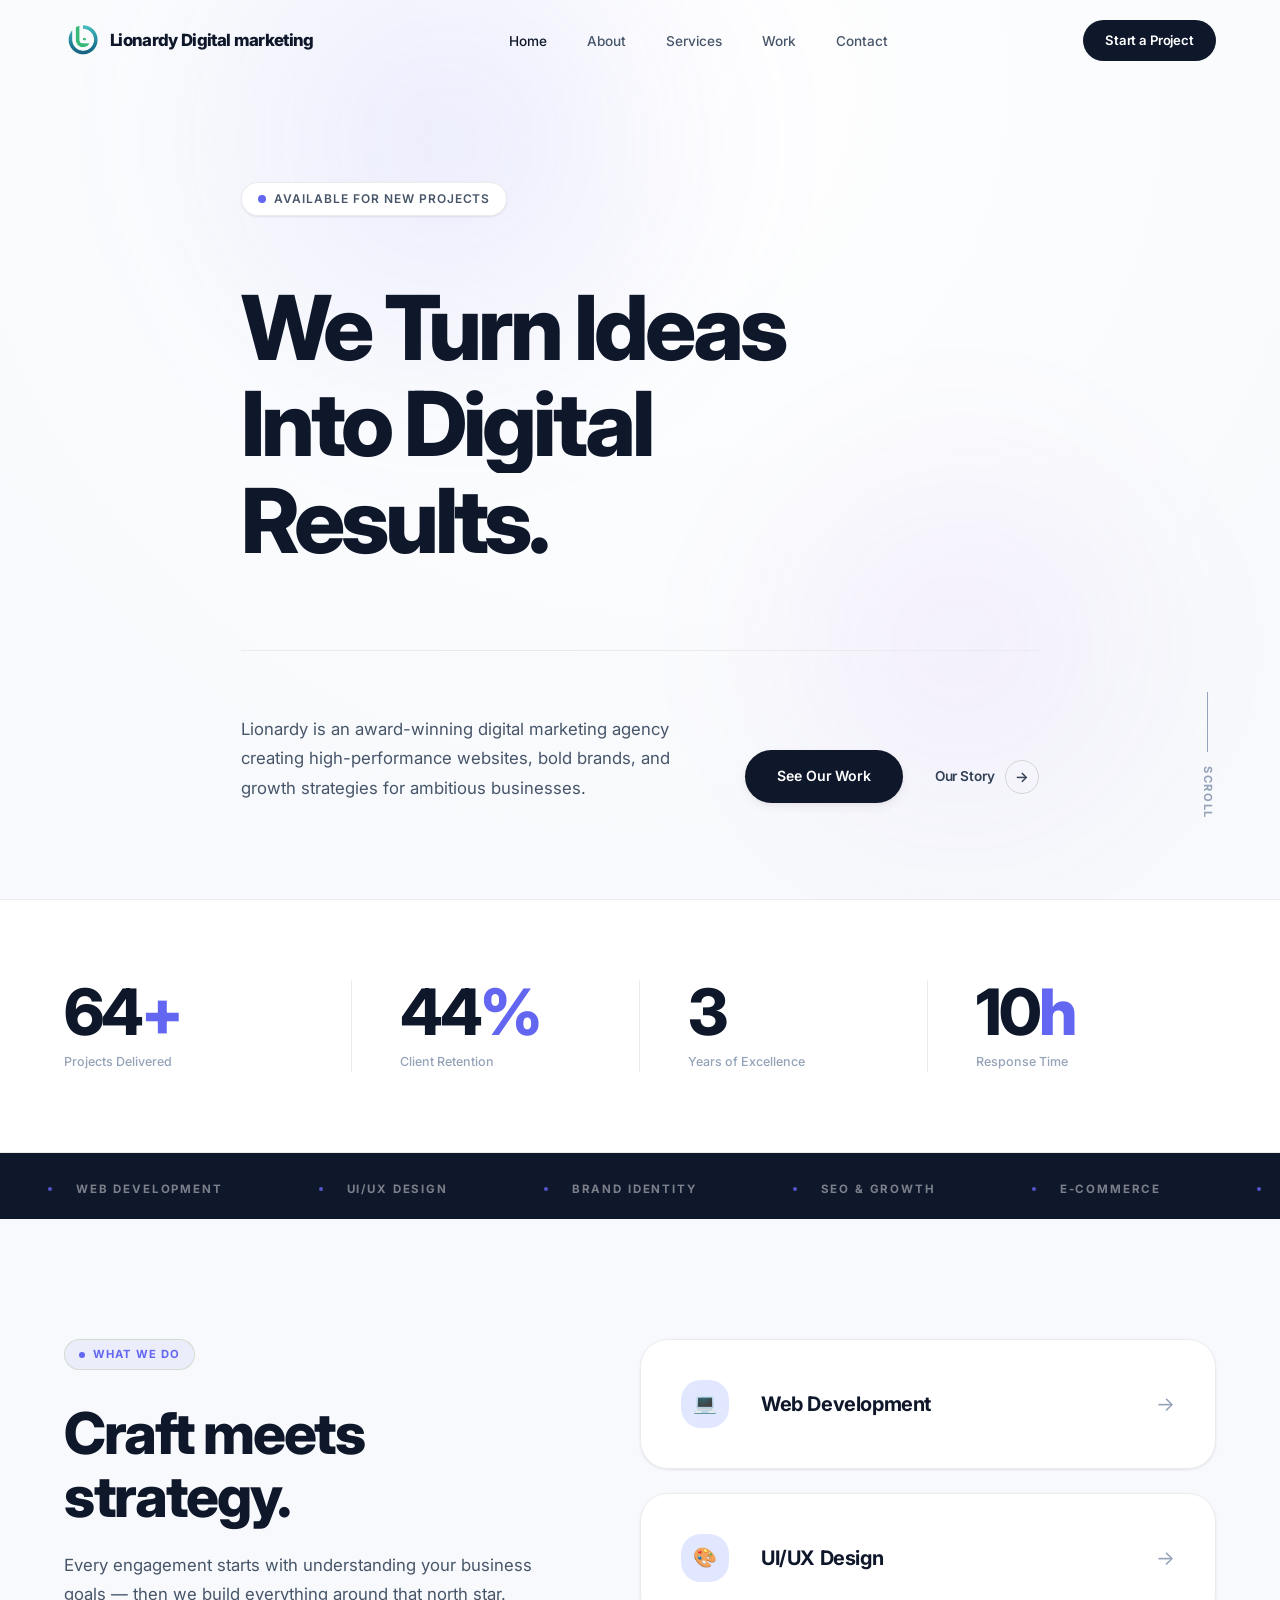
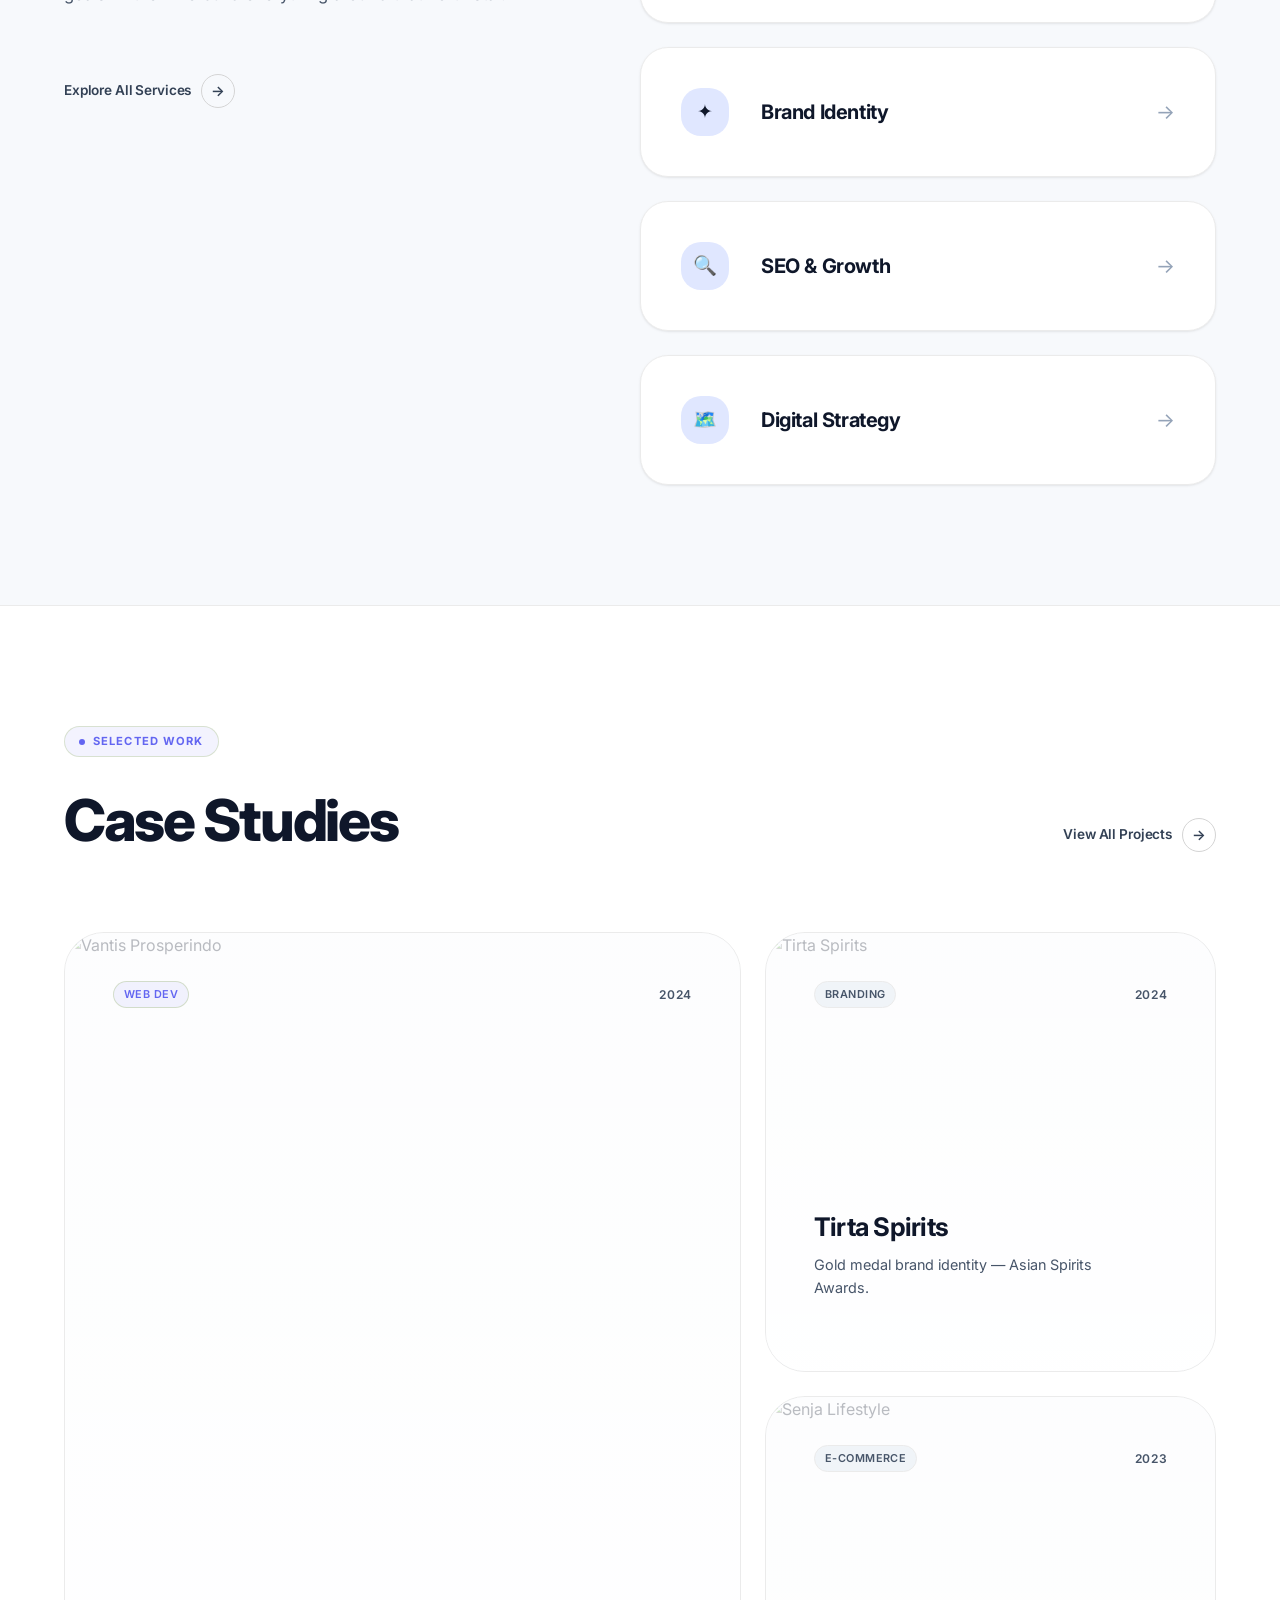
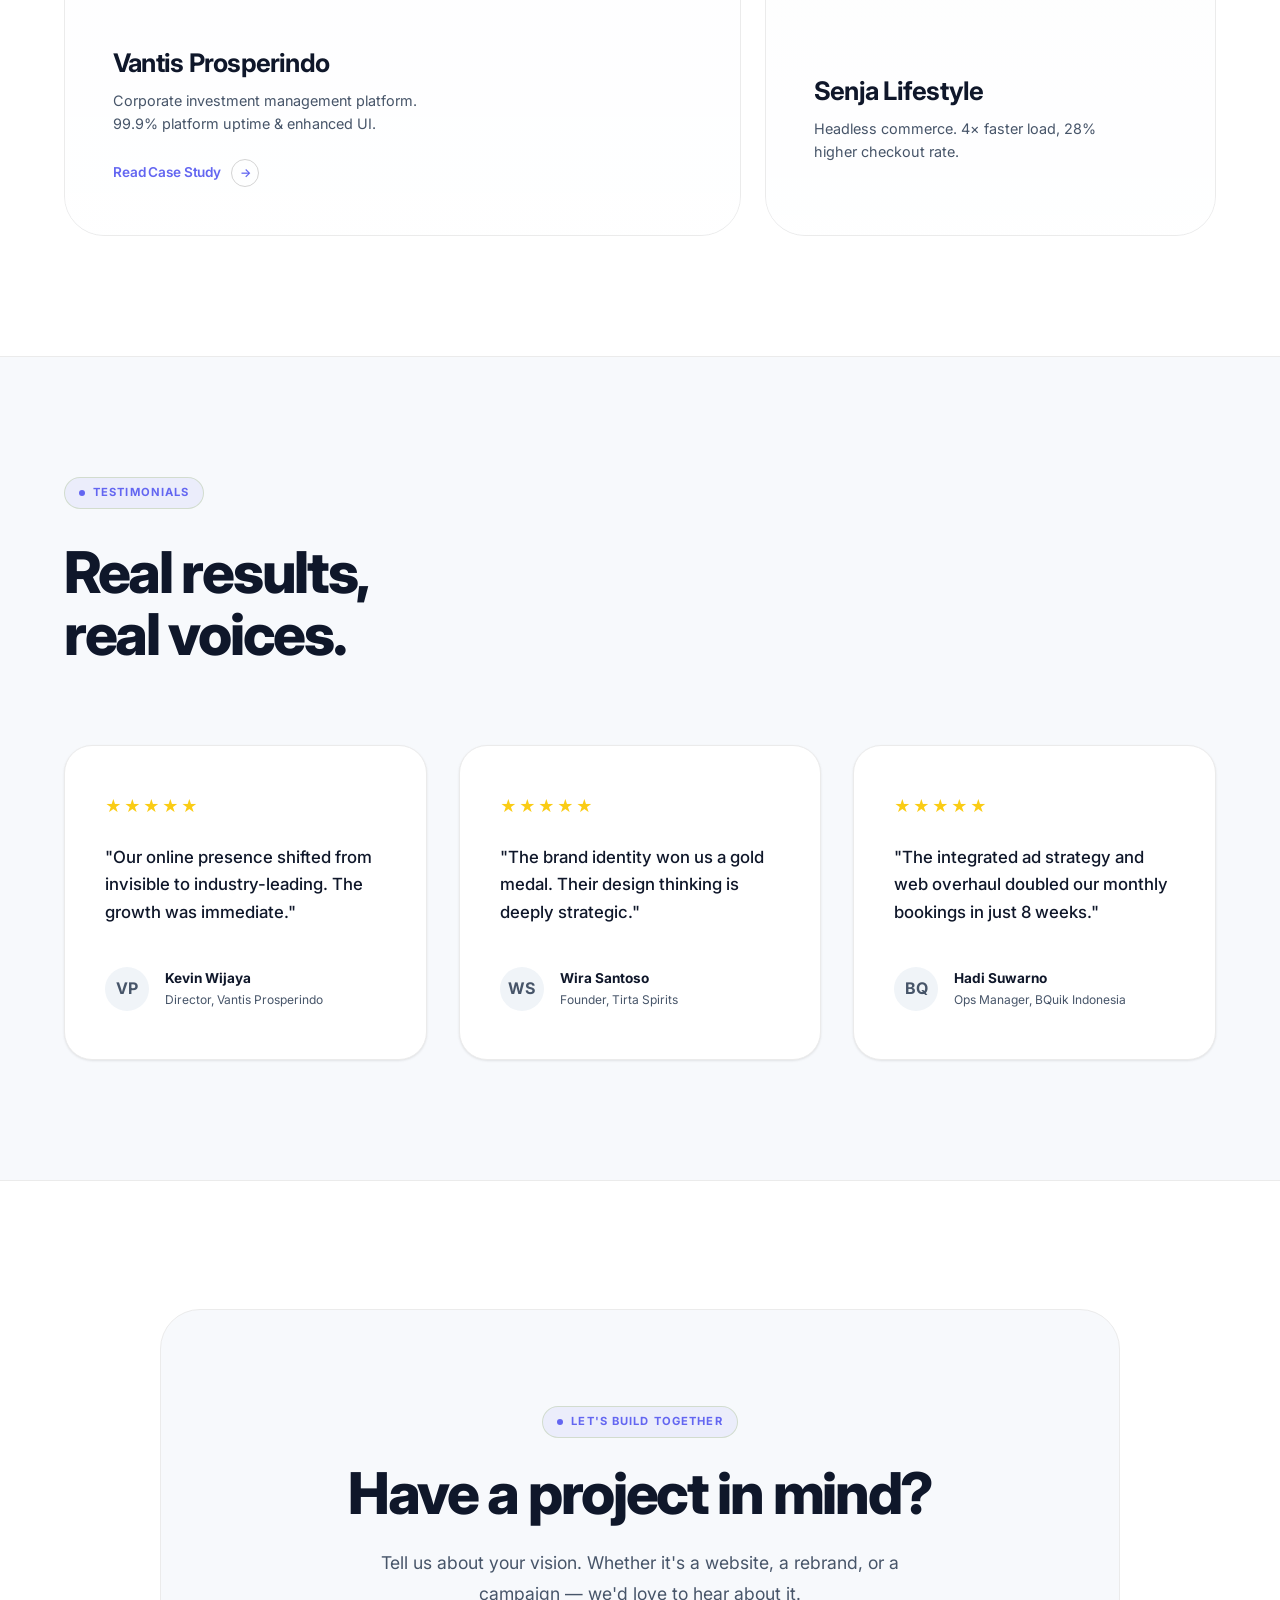
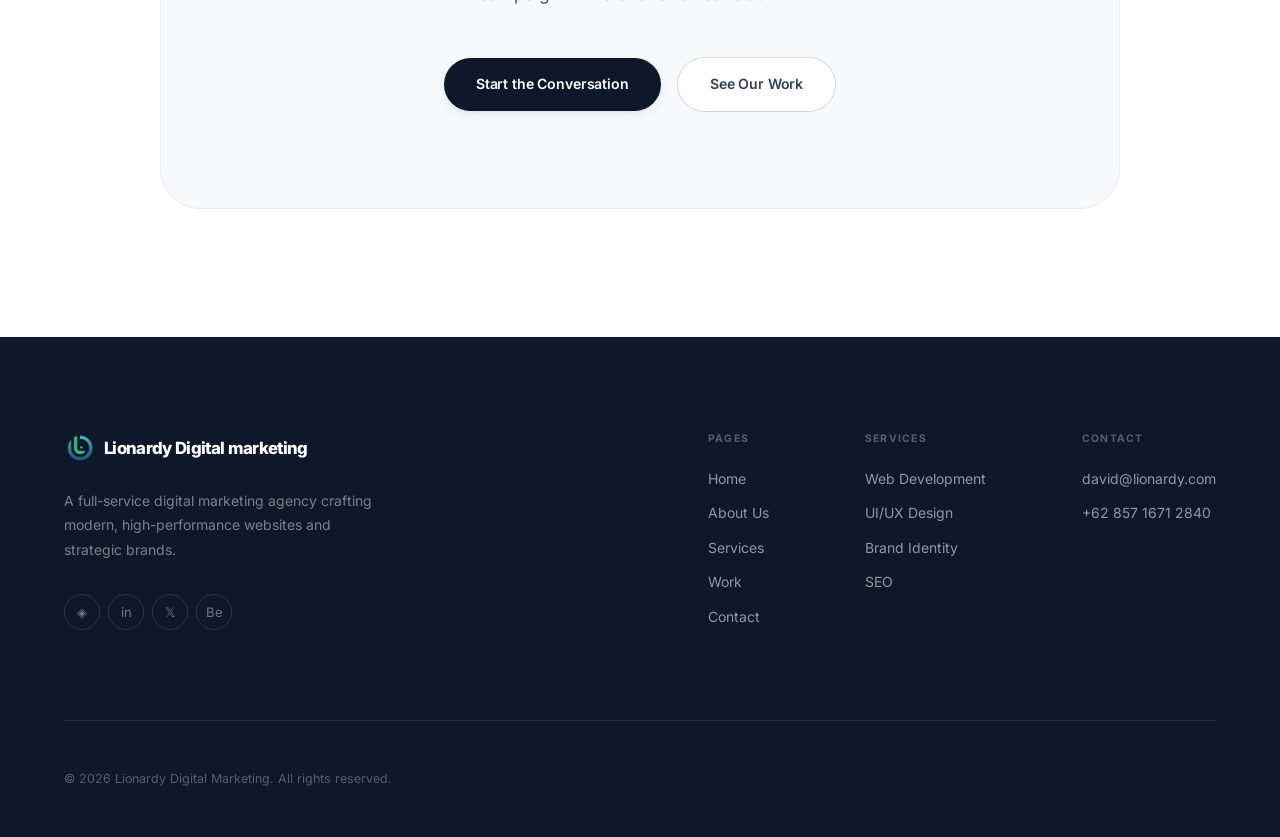
==== index.html @ 2c3e79a9 "Cleanup Nusantara and Kreativa projects from homepage" ====
<!DOCTYPE html>
<html lang="en">
<head>
  <link rel="icon" type="image/png" href="favicon.png" />
  <link rel="apple-touch-icon" href="apple-touch-icon.png" />
  <meta charset="UTF-8" />
  <meta name="viewport" content="width=device-width, initial-scale=1.0" />
  <title>Lionardy — Digital Marketing Agency</title>
  <meta name="description" content="Lionardy is an award-winning digital marketing agency creating high-performance websites, bold brands, and growth strategies for ambitious businesses across Southeast Asia." />
  <link rel="stylesheet" href="css/style.css" />
  <link rel="stylesheet" href="css/animations.css" />
  <style>
    /* ── HERO ── */
    .hero {
      min-height: 100vh;
      display: flex;
      align-items: flex-end;
      position: relative;
      padding: 0 0 var(--sp-12);
      border-bottom: 1px solid var(--border-100);
      background: radial-gradient(circle at 50% 10%, var(--bg-0) 0%, var(--bg-1) 80%);
    }
    .hero-content {
      position: relative;
      z-index: 2;
      width: 100%;
      padding-top: var(--sp-16);
    }
    .hero-eyebrow {
      display: flex; align-items: center; gap: var(--sp-3);
      margin-bottom: var(--sp-8);
    }
    .hero-eyebrow-pill {
      display: inline-flex; align-items: center; gap: 8px;
      padding: 6px 16px; border: 1px solid var(--border-100); background: var(--bg-0);
      border-radius: var(--r-full); font-size: 0.75rem; font-weight: 600;
      letter-spacing: 0.08em; text-transform: uppercase; color: var(--text-500);
      box-shadow: var(--shadow-xs);
    }
    .hero-eyebrow-pill .status-dot {
      width: 8px; height: 8px; border-radius: 50%;
      background: var(--accent);
      animation: fade-up 2s ease-in-out infinite alternate;
    }
    .hero-title { margin-bottom: 0; position: relative; z-index: 2; }
    .hero-title .italic-word { font-style: italic; font-weight: 500; font-family: var(--font); letter-spacing: -0.02em; }
    
    .stripe-glow-1 {
      position: absolute; top: -20%; left: 10%; width: 50vw; height: 50vw;
      background: radial-gradient(circle, rgba(99,102,241,0.12) 0%, rgba(255,255,255,0) 70%);
      z-index: 0; filter: blur(60px); pointer-events: none; border-radius: 50%;
    }
    .stripe-glow-2 {
      position: absolute; bottom: 0; right: 5%; width: 40vw; height: 40vw;
      background: radial-gradient(circle, rgba(168,85,247,0.08) 0%, rgba(255,255,255,0) 70%);
      z-index: 0; filter: blur(60px); pointer-events: none; border-radius: 50%;
    }
    
    .hero-bottom {
      display: flex; align-items: flex-end; justify-content: space-between;
      gap: var(--sp-8); margin-top: var(--sp-10); padding-top: var(--sp-8);
      border-top: 1px solid var(--border-100);
    }
    .hero-desc { max-width: 440px; }
    .hero-desc p { font-size: 1.05rem; line-height: 1.75; color: var(--text-500); }
    .hero-cta-group { display: flex; align-items: center; gap: var(--sp-4); flex-shrink: 0; }
    
    .hero-scroll {
      display: flex; align-items: center; gap: 14px;
      font-size: 0.7rem; font-weight: 700; letter-spacing: 0.15em; text-transform: uppercase;
      color: var(--text-300); writing-mode: vertical-rl;
      position: absolute; right: var(--sp-8); bottom: var(--sp-10);
    }
    .scroll-line {
      width: 1px; height: 60px;
      background: var(--text-300);
      animation: scrollDown 2s ease infinite;
    }
    @media (max-width: 900px) {
      .hero-bottom { flex-direction: column; align-items: flex-start; }
      .hero-scroll { display: none; }
    }

    /* ── STATS STRIP ── */
    .stats-strip {
      padding: var(--sp-10) 0;
      background: var(--bg-0);
      border-bottom: 1px solid var(--border-100);
    }
    .stats-strip-inner {
      display: grid; grid-template-columns: repeat(4, 1fr); gap: 0;
    }
    .stat-block { padding: 0 var(--sp-6); border-right: 1px solid var(--border-100); }
    .stat-block:first-child { padding-left: 0; }
    .stat-block:last-child { border-right: none; }
    @media (max-width: 768px) {
      .stats-strip-inner { grid-template-columns: 1fr 1fr; gap: var(--sp-5) 0; }
      .stat-block { padding: var(--sp-3) var(--sp-4); border-right: none; border-bottom: 1px solid var(--border-100); }
      .stat-block:nth-child(odd) { border-right: 1px solid var(--border-100); }
      .stat-block:nth-last-child(-n+2) { border-bottom: none; }
    }

    /* ── SERVICES ── */
    .services-section { background: var(--bg-1); }
    .services-layout {
      display: grid; grid-template-columns: 1fr 1.2fr; gap: var(--sp-12); align-items: start;
    }
    .services-sticky { position: sticky; top: 120px; }
    .services-list { display: flex; flex-direction: column; gap: var(--sp-3); }
    .svc-card {
      padding: var(--sp-5);
      background: var(--bg-0);
      border: 1px solid var(--border-100);
      border-radius: var(--r-xl);
      box-shadow: var(--shadow-xs);
      display: flex; align-items: center; justify-content: space-between;
      transition: all var(--t-med);
      cursor: pointer;
    }
    .svc-card:hover { transform: translateY(-4px); box-shadow: var(--shadow-sm); border-color: var(--border-200); }
    .svc-card-left { display: flex; align-items: center; gap: var(--sp-4); }
    .svc-card-icon {
      width: 48px; height: 48px; border-radius: var(--r-lg);
      background: var(--accent-light); color: var(--accent-btn);
      display: flex; align-items: center; justify-content: center; font-size: 1.2rem;
    }
    .svc-card-name { font-size: 1.25rem; font-weight: 700; letter-spacing: -0.02em; }
    .svc-card-arrow { font-size: 1.25rem; color: var(--text-300); transition: color var(--t-fast), transform var(--t-med); }
    .svc-card:hover .svc-card-arrow { color: var(--accent); transform: translateX(4px); }
    @media (max-width: 900px) {
      .services-layout { grid-template-columns: 1fr; gap: var(--sp-8); }
      .services-sticky { position: static; }
    }

    /* ── FEATURED WORK ── */
    .work-section { background: var(--bg-0); border-top: 1px solid var(--border-100); }
    .work-header { display: flex; align-items: flex-end; justify-content: space-between; margin-bottom: var(--sp-10); }
    .work-grid {
      display: grid; grid-template-columns: 3fr 2fr; grid-template-rows: auto auto; gap: var(--sp-3);
    }
    .w-card {
      border-radius: var(--r-2xl); overflow: hidden;
      background: var(--bg-1); border: 1px solid var(--border-100);
      min-height: 440px; display: flex; flex-direction: column; justify-content: space-between;
      padding: var(--sp-6); position: relative; cursor: pointer;
      transition: all var(--t-med);
    }
    .w-card:hover { border-color: var(--border-200); transform: translateY(-6px); box-shadow: var(--shadow-md); }
    .w-card:first-child { grid-row: span 2; min-height: 720px; }
    .w-card-img {
      position: absolute; inset: 0; width: 100%; height: 100%;
      object-fit: cover; z-index: 1; transition: transform var(--t-slow);
    }
    .w-card:hover .w-card-img { transform: scale(1.05); }
    .w-card-overlay {
      position: absolute; inset: 0; z-index: 2;
      background: linear-gradient(to bottom, rgba(255,255,255,0.7) 0%, rgba(255,255,255,0.95) 100%);
      transition: background var(--t-med);
    }
    .w-card:hover .w-card-overlay { background: linear-gradient(to bottom, rgba(255,255,255,0.5) 0%, rgba(255,255,255,0.9) 100%); }
    .w-card-top { display: flex; align-items: center; justify-content: space-between; position: relative; z-index: 3; }
    .w-card-year { font-size: 0.75rem; font-weight: 600; letter-spacing: 0.05em; color: var(--text-500); }
    .w-card-bottom { position: relative; z-index: 3; max-width: 320px; }
    .w-card-bottom h3 { margin-bottom: 12px; font-size: 1.6rem; }
    .w-card-bottom p { font-size: 0.9rem; line-height: 1.6; margin-bottom: 24px; color: var(--text-500); }
    @media (max-width: 900px) { .work-grid { grid-template-columns: 1fr; } .w-card:first-child { min-height: 480px; } }
    @media (max-width: 600px) { .work-header { flex-direction: column; align-items: flex-start; gap: var(--sp-4); } }

    /* ── TESTIMONIALS ── */
    .testimonial-section { background: var(--bg-1); border-top: 1px solid var(--border-100); }
    .testi-grid { display: grid; grid-template-columns: repeat(3, 1fr); gap: var(--sp-4); margin-top: var(--sp-10); }
    .testi-card {
      padding: var(--sp-6) var(--sp-5);
      background: var(--bg-0); border: 1px solid var(--border-100); border-radius: var(--r-xl);
      box-shadow: var(--shadow-xs); transition: transform var(--t-med), box-shadow var(--t-med);
    }
    .testi-card:hover { transform: translateY(-4px); box-shadow: var(--shadow-sm); border-color: var(--border-200); }
    .t-stars { color: #facc15; font-size: 1rem; margin-bottom: var(--sp-3); letter-spacing: 2px; }
    .t-text { font-size: 1.05rem; line-height: 1.65; color: var(--text-900); font-weight: 500; margin-bottom: var(--sp-5); }
    .t-author { display: flex; align-items: center; gap: var(--sp-2); }
    .t-avatar { width: 44px; height: 44px; border-radius: 50%; background: var(--bg-2); display: flex; align-items: center; justify-content: center; font-weight: 700; color: var(--text-500); }
    .t-name { font-size: 0.85rem; font-weight: 700; }
    .t-role { font-size: 0.75rem; color: var(--text-500); }
    @media (max-width: 900px) { .testi-grid { grid-template-columns: 1fr; } }

    /* ── CTA ── */
    .cta-section { padding: var(--sp-16) 0; background: var(--bg-0); border-top: 1px solid var(--border-100); }
    .cta-inner {
      background: var(--bg-1); border: 1px solid var(--border-100);
      border-radius: var(--r-2xl); padding: var(--sp-12) var(--sp-8);
      text-align: center; max-width: 960px; margin: 0 auto;
    }
    .cta-inner h2 { margin-bottom: var(--sp-3); }
    .cta-inner p { max-width: 520px; margin: 0 auto var(--sp-6); font-size: 1.1rem; }
    .cta-actions { display: flex; align-items: center; justify-content: center; gap: var(--sp-2); flex-wrap: wrap; }
    @media (max-width: 640px) { .cta-inner { padding: var(--sp-8) var(--sp-4); } }
  </style>
</head>
<body>
  <div id="cursor" aria-hidden="true"></div>
  <div id="cursor-trail" aria-hidden="true"></div>
  <div id="scroll-progress" aria-hidden="true"></div>

  <!-- NAV -->
  <nav id="nav">
    <div class="container">
      <div class="nav-inner">
        <a href="index.html" class="nav-logo">
          <img src="img/logo.png" alt="Lionardy Logo" class="logo-img"> Lionardy Digital marketing
        </a>
        <ul class="nav-links">
          <li><a href="index.html">Home</a></li>
          <li><a href="about.html">About</a></li>
          <li><a href="services.html">Services</a></li>
          <li><a href="portfolio.html">Work</a></li>
          <li><a href="contact.html">Contact</a></li>
        </ul>
        <a href="contact.html" class="btn-nav magnetic">Start a Project</a>
        <button class="nav-toggle" aria-label="Menu" aria-expanded="false"><span></span><span></span><span></span></button>
      </div>
    </div>
  </nav>
  <div class="nav-mobile">
    <a href="index.html">Home</a><a href="about.html">About</a>
    <a href="services.html">Services</a><a href="portfolio.html">Work</a>
    <a href="contact.html">Contact</a>
  </div>

  <main>
    <!-- ── HERO ── -->
    <section class="hero">
      <div class="stripe-glow-1" aria-hidden="true"></div>
      <div class="stripe-glow-2" aria-hidden="true"></div>
      <div class="container">
        <div class="hero-content">
          <div class="hero-eyebrow reveal">
            <div class="hero-eyebrow-pill">
              <span class="status-dot"></span> Available for new projects
            </div>
          </div>
          <h1 class="hero-title">
            <span class="line-reveal"><span class="line-inner">We Turn Ideas</span></span>
            <span class="line-reveal"><span class="line-inner">Into <span class="accent-word">Digital</span></span></span>
            <span class="line-reveal"><span class="line-inner">Results.</span></span>
          </h1>
          <div class="hero-bottom">
            <div class="hero-desc reveal d3">
              <p>Lionardy is an award-winning digital marketing agency creating high-performance websites, bold brands, and growth strategies for ambitious businesses.</p>
            </div>
            <div class="hero-cta-group reveal d4">
              <a href="portfolio.html" class="btn btn-primary magnetic">See Our Work</a>
              <a href="about.html" class="link-arrow">Our Story <span class="arr">→</span></a>
            </div>
          </div>
        </div>
      </div>
      <div class="hero-scroll reveal d5" aria-hidden="true">
        <div class="scroll-line"></div> Scroll
      </div>
    </section>

    <!-- ── STATS STRIP ── -->
    <section class="stats-strip" aria-label="Agency statistics">
      <div class="container">
        <div class="stats-strip-inner">
          <div class="stat-block reveal d1">
            <div class="stat-number"><span data-target="140">0</span><span class="accent-word" style="color:var(--accent)">+</span></div>
            <div class="stat-label">Projects Delivered</div>
          </div>
          <div class="stat-block reveal d2">
            <div class="stat-number"><span data-target="98">0</span><span style="color:var(--accent)">%</span></div>
            <div class="stat-label">Client Retention</div>
          </div>
          <div class="stat-block reveal d3">
            <div class="stat-number"><span data-target="7">0</span></div>
            <div class="stat-label">Years of Excellence</div>
          </div>
          <div class="stat-block reveal d4">
            <div class="stat-number"><span data-target="24">0</span><span style="color:var(--accent)">h</span></div>
            <div class="stat-label">Response Time</div>
          </div>
        </div>
      </div>
    </section>

    <!-- ── MARQUEE ── -->
    <div class="marquee-band" aria-hidden="true">
      <div class="marquee-inner">
        <span class="marquee-item"><span class="dot"></span>Web Development</span>
        <span class="marquee-item"><span class="dot"></span>UI/UX Design</span>
        <span class="marquee-item"><span class="dot"></span>Brand Identity</span>
        <span class="marquee-item"><span class="dot"></span>SEO &amp; Growth</span>
        <span class="marquee-item"><span class="dot"></span>E-Commerce</span>
        <span class="marquee-item"><span class="dot"></span>Motion Design</span>
        <span class="marquee-item"><span class="dot"></span>Web Development</span>
        <span class="marquee-item"><span class="dot"></span>UI/UX Design</span>
        <span class="marquee-item"><span class="dot"></span>Brand Identity</span>
      </div>
    </div>

    <!-- ── SERVICES ── -->
    <section class="services-section">
      <div class="container">
        <div class="services-layout">
          <div class="services-sticky reveal-left">
            <div class="label-chip"><span class="dot"></span> What We Do</div>
            <h2>Craft meets<br>strategy.</h2>
            <p class="section-sub">Every engagement starts with understanding your business goals — then we build everything around that north star.</p>
            <a href="services.html" class="link-arrow">Explore All Services <span class="arr">→</span></a>
          </div>
          <div class="services-list reveal-right d1">
            <div class="svc-card magnetic" onclick="location.href='services.html'">
              <div class="svc-card-left">
                <div class="svc-card-icon">💻</div>
                <div class="svc-card-name">Web Development</div>
              </div>
              <div class="svc-card-arrow">→</div>
            </div>
            <div class="svc-card magnetic" onclick="location.href='services.html'">
              <div class="svc-card-left">
                <div class="svc-card-icon">🎨</div>
                <div class="svc-card-name">UI/UX Design</div>
              </div>
              <div class="svc-card-arrow">→</div>
            </div>
            <div class="svc-card magnetic" onclick="location.href='services.html'">
              <div class="svc-card-left">
                <div class="svc-card-icon">✦</div>
                <div class="svc-card-name">Brand Identity</div>
              </div>
              <div class="svc-card-arrow">→</div>
            </div>
            <div class="svc-card magnetic" onclick="location.href='services.html'">
              <div class="svc-card-left">
                <div class="svc-card-icon">🔍</div>
                <div class="svc-card-name">SEO &amp; Growth</div>
              </div>
              <div class="svc-card-arrow">→</div>
            </div>
            <div class="svc-card magnetic" onclick="location.href='services.html'">
              <div class="svc-card-left">
                <div class="svc-card-icon">🗺️</div>
                <div class="svc-card-name">Digital Strategy</div>
              </div>
              <div class="svc-card-arrow">→</div>
            </div>
          </div>
        </div>
      </div>
    </section>

    <!-- ── FEATURED WORK ── -->
    <section class="work-section">
      <div class="container">
        <div class="work-header">
          <div>
            <div class="label-chip reveal"><span class="dot"></span> Selected Work</div>
            <h2 class="reveal d1">Case Studies</h2>
          </div>
          <a href="portfolio.html" class="link-arrow reveal d2">View All Projects <span class="arr">→</span></a>
        </div>
        <div class="work-grid">
          <article class="w-card tilt-card reveal reveal-left" onclick="location.href='portfolio.html'">
            <img src="https://images.unsplash.com/photo-1460925895917-afdab827c52f?auto=format&fit=crop&q=80&w=800" alt="Vantis Prosperindo" class="w-card-img">
            <div class="w-card-overlay"></div>
            <div class="w-card-top">
              <span class="tag tag-accent">Web Dev</span>
              <span class="w-card-year">2024</span>
            </div>
            <div class="w-card-bottom">
              <h3>Vantis Prosperindo</h3>
              <p>Corporate investment management platform. 99.9% platform uptime & enhanced UI.</p>
              <span class="link-arrow" style="color:var(--accent)">Read Case Study <span class="arr" style="width:28px;height:28px;font-size:0.75rem">→</span></span>
            </div>
          </article>
          <article class="w-card tilt-card reveal reveal-right d1" onclick="location.href='portfolio.html'">
            <img src="https://images.unsplash.com/photo-1599305090598-fe179d501227?auto=format&fit=crop&q=80&w=800" alt="Tirta Spirits" class="w-card-img">
            <div class="w-card-overlay"></div>
            <div class="w-card-top">
              <span class="tag">Branding</span>
              <span class="w-card-year">2024</span>
            </div>
            <div class="w-card-bottom">
              <h3>Tirta Spirits</h3>
              <p>Gold medal brand identity — Asian Spirits Awards.</p>
            </div>
          </article>
          <article class="w-card tilt-card reveal reveal-right d2" onclick="location.href='portfolio.html'">
            <img src="https://images.unsplash.com/photo-1441986300917-64674bd600d8?auto=format&fit=crop&q=80&w=800" alt="Senja Lifestyle" class="w-card-img">
            <div class="w-card-overlay"></div>
            <div class="w-card-top">
              <span class="tag">E-Commerce</span>
              <span class="w-card-year">2023</span>
            </div>
            <div class="w-card-bottom">
              <h3>Senja Lifestyle</h3>
              <p>Headless commerce. 4× faster load, 28% higher checkout rate.</p>
            </div>
          </article>
        </div>
      </div>
    </section>

    <!-- ── TESTIMONIALS ── -->
    <section class="testimonial-section">
      <div class="container">
        <div class="label-chip reveal"><span class="dot"></span> Testimonials</div>
        <h2 class="reveal d1">Real results,<br>real voices.</h2>
        <div class="testi-grid">
          <article class="testi-card reveal d1">
            <div class="t-stars">★★★★★</div>
            <p class="t-text">"Our online presence shifted from invisible to industry-leading. The growth was immediate."</p>
            <div class="t-author">
              <div class="t-avatar">VP</div>
              <div>
                <div class="t-name">Kevin Wijaya</div>
                <div class="t-role">Director, Vantis Prosperindo</div>
              </div>
            </div>
          </article>
          <article class="testi-card reveal d2">
            <div class="t-stars">★★★★★</div>
            <p class="t-text">"The brand identity won us a gold medal. Their design thinking is deeply strategic."</p>
            <div class="t-author">
              <div class="t-avatar">WS</div>
              <div>
                <div class="t-name">Wira Santoso</div>
                <div class="t-role">Founder, Tirta Spirits</div>
              </div>
            </div>
          </article>
          <article class="testi-card reveal d3">
            <div class="t-stars">★★★★★</div>
            <p class="t-text">"The integrated ad strategy and web overhaul doubled our monthly bookings in just 8 weeks."</p>
            <div class="t-author">
              <div class="t-avatar">BQ</div>
              <div>
                <div class="t-name">Hadi Suwarno</div>
                <div class="t-role">Ops Manager, BQuik Indonesia</div>
              </div>
            </div>
          </article>
        </div>
      </div>
    </section>

    <!-- ── CTA ── -->
    <section class="cta-section">
      <div class="container">
        <div class="cta-inner reveal-scale">
          <div class="label-chip" style="margin:0 auto var(--sp-3);"><span class="dot"></span> Let's Build Together</div>
          <h2>Have a project in mind?</h2>
          <p>Tell us about your vision. Whether it's a website, a rebrand, or a campaign — we'd love to hear about it.</p>
          <div class="cta-actions">
            <a href="contact.html" class="btn btn-primary magnetic">Start the Conversation</a>
            <a href="portfolio.html" class="btn btn-ghost magnetic">See Our Work</a>
          </div>
        </div>
      </div>
    </section>
  </main>

  <!-- FOOTER -->
  <footer>
    <div class="container">
      <div class="footer-top">
        <div class="footer-brand">
          <a href="index.html" class="footer-logo">
            <img src="img/logo.png" alt="Lionardy Logo" class="logo-img"> Lionardy Digital marketing
          </a>
          <p>A full-service digital marketing agency crafting modern, high-performance websites and strategic brands.</p>
          <div class="social-links" style="margin-top:var(--sp-4);">
            <a href="#">◈</a><a href="#">in</a><a href="#">𝕏</a><a href="#">Be</a>
          </div>
        </div>
        <div class="footer-links">
          <div class="footer-col">
            <h5>Pages</h5>
            <a href="index.html">Home</a><a href="about.html">About Us</a><a href="services.html">Services</a><a href="portfolio.html">Work</a><a href="contact.html">Contact</a>
          </div>
          <div class="footer-col">
            <h5>Services</h5>
            <a href="services.html">Web Development</a><a href="services.html">UI/UX Design</a><a href="services.html">Brand Identity</a><a href="services.html">SEO</a>
          </div>
          <div class="footer-col">
            <h5>Contact</h5>
            <a href="mailto:david@lionardy.com">david@lionardy.com</a><a href="tel:+6285716712840">+62 857 1671 2840</a>
          </div>
        </div>
      </div>
      <div class="footer-bottom">
        <span>© 2026 Lionardy Digital Marketing. All rights reserved.</span>
      </div>
    </div>
  </footer>

  <script src="js/main.js"></script>
</body>
</html>
---- css/style.css ----
/* =========================================
   LIONARDY DIGITAL MARKETING
   Light Premium Design System
   Inspired by Apple · Stripe · Awwwards
   ========================================= */

@import url('https://fonts.googleapis.com/css2?family=Inter:wght@300;400;500;600;700;800;900&display=swap');

/* ── Design Tokens ──────────────────────── */
:root {
  /* Backgrounds */
  --bg-0:          #ffffff;      
  --bg-1:          #f7f9fc;      /* Stripe subtle blue-gray off-white */
  --bg-2:          #f0f4f8;      
  --bg-3:          #e2e8f0;      

  /* Text */
  --text-900:      #0f172a;      /* Slate near-black */
  --text-700:      #334155;      
  --text-500:      #475569;      
  --text-300:      #94a3b8;

  /* Accent — Soft blue/purple */
  --accent:        #6366f1;      /* Indigo */
  --accent-alt:    #a855f7;      /* Purple for gradients */
  --accent-light:  #e0e7ff;     
  --accent-dim:    rgba(99,102,241,0.08);
  --accent-glow:   rgba(99,102,241,0.18);
  --accent-btn:    #0f172a;      /* Primary buttons dark for minimal feel */

  /* Borders */
  --border-100:    #ebebeb;
  --border-200:    #d4d4d4;

  /* Shadows */
  --shadow-xs:   0 1px 3px rgba(0,0,0,0.06), 0 1px 2px rgba(0,0,0,0.04);
  --shadow-sm:   0 4px 12px rgba(0,0,0,0.06), 0 2px 4px rgba(0,0,0,0.04);
  --shadow-md:   0 8px 24px rgba(0,0,0,0.08), 0 4px 8px rgba(0,0,0,0.04);
  --shadow-lg:   0 20px 48px rgba(0,0,0,0.10), 0 8px 16px rgba(0,0,0,0.05);
  --shadow-xl:   0 32px 80px rgba(0,0,0,0.12), 0 12px 24px rgba(0,0,0,0.06);
  --shadow-card: var(--shadow-sm);
  --shadow-hover: var(--shadow-lg);

  /* Typography */
  --font: 'Inter', -apple-system, BlinkMacSystemFont, 'Segoe UI', sans-serif;

  /* Radius */
  --r-sm:   8px;
  --r-md:   14px;
  --r-lg:   20px;
  --r-xl:   28px;
  --r-2xl:  40px;
  --r-full: 999px;

  /* Easing */
  --ease-out: cubic-bezier(0.16, 1, 0.3, 1);
  --ease-io:  cubic-bezier(0.4, 0, 0.2, 1);

  /* Transitions */
  --t-fast: 0.18s var(--ease-io);
  --t-med:  0.36s var(--ease-out);
  --t-slow: 0.72s var(--ease-out);

  /* Layout */
  --max-w:       1280px;
  --section-py:  120px;
  --section-py-sm: 72px;

  /* 8px spacing scale */
  --sp-1:  8px;
  --sp-2:  16px;
  --sp-3:  24px;
  --sp-4:  32px;
  --sp-5:  40px;
  --sp-6:  48px;
  --sp-8:  64px;
  --sp-10: 80px;
  --sp-12: 96px;
  --sp-16: 128px;
}

/* ── Reset ──────────────────────────────── */
*, *::before, *::after { box-sizing: border-box; margin: 0; padding: 0; }
html { scroll-behavior: smooth; }
body {
  background: var(--bg-1);
  color: var(--text-900);
  font-family: var(--font);
  font-size: 16px;
  line-height: 1.6;
  overflow-x: hidden;
  -webkit-font-smoothing: antialiased;
  cursor: none;
}
a    { text-decoration: none; color: inherit; }
ul   { list-style: none; }
img  { max-width: 100%; display: block; }
button { cursor: none; border: none; background: none; font-family: inherit; }
input, textarea, select { font-family: inherit; }

/* ── Custom Cursor ──────────────────────── */
#cursor {
  position: fixed;
  width: 8px; height: 8px;
  background: var(--accent);
  border-radius: 50%;
  pointer-events: none;
  z-index: 9999;
  transform: translate(-50%,-50%);
  transition: width .25s var(--ease-out), height .25s var(--ease-out), opacity .2s;
  top: 0; left: 0;
  opacity: 0;
}
#cursor-trail {
  position: fixed;
  width: 36px; height: 36px;
  border: 1.5px solid rgba(90,138,0,0.4);
  border-radius: 50%;
  pointer-events: none;
  z-index: 9998;
  transform: translate(-50%,-50%);
  transition: width .38s var(--ease-out), height .38s var(--ease-out), opacity .2s;
  top: 0; left: 0;
  opacity: 0;
}
body.cursor-active #cursor,
body.cursor-active #cursor-trail { opacity: 1; }
body.cursor-hover #cursor { width: 12px; height: 12px; }
body.cursor-hover #cursor-trail { width: 60px; height: 60px; border-color: rgba(90,138,0,0.2); }

/* ── Typography ─────────────────────────── */
h1, h2, h3, h4, h5 {
  font-family: var(--font);
  color: var(--text-900);
  font-weight: 700;
  line-height: 1.08;
  letter-spacing: -0.03em;
}
h1 { font-size: clamp(2.8rem, 7vw, 6.5rem); font-weight: 800; letter-spacing: -0.045em; }
h2 { font-size: clamp(2rem, 4.5vw, 4rem);   font-weight: 800; letter-spacing: -0.04em;  }
h3 { font-size: clamp(1.25rem, 2.5vw, 1.9rem); letter-spacing: -0.03em; }
h4 { font-size: 1.1rem; letter-spacing: -0.02em; }
p  { color: var(--text-500); line-height: 1.75; }

/* ── Container ──────────────────────────── */
.container {
  max-width: var(--max-w);
  margin: 0 auto;
  padding: 0 var(--sp-8);
}
@media (max-width: 1024px) { .container { padding: 0 var(--sp-5); } }
@media (max-width: 640px)  { .container { padding: 0 var(--sp-3); } }

/* ── Section ────────────────────────────── */
section { padding: var(--section-py) 0; position: relative; }

/* Label chip */
.label-chip {
  display: inline-flex;
  align-items: center;
  gap: var(--sp-1);
  padding: 6px 14px;
  background: var(--accent-dim);
  border: 1px solid rgba(90,138,0,0.18);
  border-radius: var(--r-full);
  font-size: 0.7rem;
  font-weight: 700;
  letter-spacing: 0.1em;
  text-transform: uppercase;
  color: var(--accent);
  margin-bottom: var(--sp-4);
}
.label-chip .dot {
  width: 6px; height: 6px; border-radius: 50%;
  background: var(--accent); flex-shrink: 0;
}

/* Section subtitles */
.section-sub {
  color: var(--text-500);
  font-size: 1.05rem;
  line-height: 1.75;
  max-width: 520px;
  margin-top: var(--sp-3);
  margin-bottom: var(--sp-8);
}

/* =========================================
   NAV
   ========================================= */
#nav {
  position: fixed;
  top: 0; left: 0; right: 0;
  z-index: 1000;
  padding: 20px 0;
  transition: padding var(--t-med), background var(--t-med), box-shadow var(--t-med);
}
#nav.scrolled {
  padding: 12px 0;
  background: rgba(246,246,244,0.92);
  backdrop-filter: blur(20px) saturate(180%);
  -webkit-backdrop-filter: blur(20px) saturate(180%);
  box-shadow: 0 1px 0 var(--border-100), var(--shadow-xs);
}
.nav-inner {
  display: flex;
  align-items: center;
  justify-content: space-between;
}
.nav-logo {
  display: flex;
  align-items: center;
  gap: var(--sp-1);
  font-size: 1.05rem;
  font-weight: 800;
  letter-spacing: -0.04em;
  color: var(--text-900);
  white-space: nowrap;
}
.nav-logo .logo-img {
  height: 38px;
  width: auto;
  object-fit: contain;
  flex-shrink: 0;
}
.nav-links {
  display: flex;
  align-items: center;
  gap: var(--sp-5);
}
.nav-links a {
  font-size: 0.85rem;
  font-weight: 500;
  color: var(--text-500);
  letter-spacing: 0;
  transition: color var(--t-fast);
}
.nav-links a:hover, .nav-links a.active { color: var(--text-900); }
.btn-nav {
  display: inline-flex;
  align-items: center;
  gap: var(--sp-1);
  padding: 10px 22px;
  background: var(--text-900);
  color: var(--bg-0);
  border-radius: var(--r-full);
  font-size: 0.82rem;
  font-weight: 600;
  letter-spacing: -0.01em;
  transition: background var(--t-fast), transform var(--t-med), box-shadow var(--t-med);
}
.btn-nav:hover {
  background: var(--accent);
  transform: translateY(-1px);
  box-shadow: 0 4px 16px rgba(90,138,0,0.25);
}

/* Hamburger */
.nav-toggle {
  display: none;
  flex-direction: column;
  gap: 5px;
  padding: 4px;
  z-index: 1001;
}
.nav-toggle span {
  display: block; width: 22px; height: 1.5px;
  background: var(--text-900); border-radius: 2px;
  transition: all var(--t-med); transform-origin: center;
}
.nav-toggle.active span:nth-child(1) { transform: translateY(6.5px) rotate(45deg); }
.nav-toggle.active span:nth-child(2) { opacity: 0; }
.nav-toggle.active span:nth-child(3) { transform: translateY(-6.5px) rotate(-45deg); }

/* Mobile Nav */
.nav-mobile {
  position: fixed; inset: 0;
  background: var(--bg-0);
  z-index: 999;
  display: flex; flex-direction: column;
  align-items: flex-start; justify-content: center;
  padding: 0 var(--sp-6);
  gap: var(--sp-2);
  opacity: 0; pointer-events: none;
  transition: opacity var(--t-med);
}
.nav-mobile.open { opacity: 1; pointer-events: all; }
.nav-mobile a {
  font-size: clamp(2rem, 7vw, 3.5rem);
  font-weight: 800;
  letter-spacing: -0.04em;
  color: var(--border-200);
  transition: color var(--t-fast);
  line-height: 1.1;
}
.nav-mobile a:hover { color: var(--accent); }

@media (max-width: 900px) {
  .nav-links, .btn-nav { display: none; }
  .nav-toggle { display: flex; }
}

/* =========================================
   BUTTONS
   ========================================= */
.btn {
  display: inline-flex;
  align-items: center;
  gap: 10px;
  padding: 15px 32px;
  border-radius: var(--r-full);
  font-size: 0.88rem;
  font-weight: 600;
  letter-spacing: -0.01em;
  transition: all var(--t-med);
  white-space: nowrap;
}
.btn-primary {
  background: var(--text-900);
  color: #fff;
  box-shadow: var(--shadow-sm);
}
.btn-primary:hover {
  background: #000;
  transform: translateY(-2px);
  box-shadow: 0 8px 24px rgba(15,23,42,0.2);
}
.btn-dark {
  background: var(--accent);
  color: var(--bg-0);
}
.btn-dark:hover {
  background: var(--accent-alt);
  transform: translateY(-2px);
  box-shadow: 0 8px 24px rgba(99,102,241,0.25);
}
.btn-ghost {
  border: 1.5px solid var(--border-200);
  color: var(--text-700);
  background: var(--bg-0);
}
.btn-ghost:hover {
  border-color: var(--text-900);
  color: var(--text-900);
  transform: translateY(-2px);
  box-shadow: var(--shadow-sm);
}
/* Arrow link */
.link-arrow {
  display: inline-flex;
  align-items: center;
  gap: 10px;
  font-size: 0.85rem;
  font-weight: 600;
  color: var(--text-700);
  letter-spacing: -0.01em;
  transition: gap var(--t-med), color var(--t-fast);
}
.link-arrow:hover { color: var(--accent); gap: 16px; }
.link-arrow .arr {
  width: 34px; height: 34px; border-radius: 50%;
  border: 1.5px solid var(--border-200);
  display: flex; align-items: center; justify-content: center;
  font-size: 0.9rem;
  transition: all var(--t-med);
}
.link-arrow:hover .arr {
  background: var(--accent);
  border-color: var(--accent);
  color: #fff;
}

/* =========================================
   CARDS
   ========================================= */
.card {
  background: var(--bg-0);
  border: 1px solid var(--border-100);
  border-radius: var(--r-xl);
  box-shadow: var(--shadow-card);
  transition: transform var(--t-med), box-shadow var(--t-med), border-color var(--t-fast);
}
.card:hover {
  transform: translateY(-4px);
  box-shadow: var(--shadow-hover);
  border-color: var(--border-200);
}

/* =========================================
   TAGS
   ========================================= */
.tag {
  display: inline-block;
  padding: 4px 10px;
  background: var(--bg-2);
  border: 1px solid var(--border-100);
  border-radius: var(--r-full);
  font-size: 0.68rem;
  font-weight: 600;
  color: var(--text-500);
  letter-spacing: 0.04em;
  text-transform: uppercase;
}
.tag-accent {
  background: var(--accent-dim);
  border-color: rgba(90,138,0,0.2);
  color: var(--accent);
}

/* =========================================
   STATS
   ========================================= */
.stat-number {
  font-size: clamp(2.2rem, 5vw, 4rem);
  font-weight: 800;
  letter-spacing: -0.05em;
  color: var(--text-900);
  line-height: 1;
}
.stat-label {
  font-size: 0.78rem;
  color: var(--text-300);
  margin-top: var(--sp-1);
  letter-spacing: 0;
  font-weight: 500;
}

/* =========================================
   REVEAL
   ========================================= */
.reveal {
  opacity: 0;
  transform: translateY(32px);
  transition: opacity 0.75s var(--ease-out), transform 0.75s var(--ease-out);
}
.reveal.visible { opacity: 1; transform: translateY(0); }
.reveal-left  { opacity: 0; transform: translateX(-40px); transition: opacity 0.75s var(--ease-out), transform 0.75s var(--ease-out); }
.reveal-right { opacity: 0; transform: translateX(40px);  transition: opacity 0.75s var(--ease-out), transform 0.75s var(--ease-out); }
.reveal-left.visible, .reveal-right.visible { opacity: 1; transform: translate(0); }
.reveal-scale { opacity: 0; transform: scale(0.93); transition: opacity 0.75s var(--ease-out), transform 0.75s var(--ease-out); }
.reveal-scale.visible { opacity: 1; transform: scale(1); }

/* Stagger */
.d1 { transition-delay: 0.08s; }
.d2 { transition-delay: 0.16s; }
.d3 { transition-delay: 0.26s; }
.d4 { transition-delay: 0.36s; }
.d5 { transition-delay: 0.46s; }
.d6 { transition-delay: 0.58s; }

/* =========================================
   FOOTER
   ========================================= */
footer {
  background: var(--text-900);
  color: #fff;
  padding: var(--sp-12) 0 var(--sp-6);
}
.footer-top {
  display: flex;
  align-items: flex-start;
  justify-content: space-between;
  gap: var(--sp-10);
  padding-bottom: var(--sp-10);
  border-bottom: 1px solid rgba(255,255,255,0.1);
  margin-bottom: var(--sp-6);
}
.footer-brand { max-width: 320px; }
.footer-logo {
  display: flex;
  align-items: center;
  gap: var(--sp-1);
  font-size: 1.05rem;
  font-weight: 800;
  letter-spacing: -0.04em;
  margin-bottom: var(--sp-3);
}
.footer-logo .logo-img { height: 32px; width: auto; }
.footer-brand p { font-size: 0.875rem; color: rgba(255,255,255,0.45); line-height: 1.75; }
.footer-links { display: flex; gap: var(--sp-12); flex-shrink: 0; }
.footer-col h5 {
  font-size: 0.65rem;
  font-weight: 700;
  letter-spacing: 0.12em;
  text-transform: uppercase;
  color: rgba(255,255,255,0.3);
  margin-bottom: var(--sp-3);
}
.footer-col a {
  display: block;
  color: rgba(255,255,255,0.55);
  font-size: 0.875rem;
  margin-bottom: 12px;
  transition: color var(--t-fast);
}
.footer-col a:hover { color: #fff; }
.footer-bottom {
  display: flex;
  align-items: center;
  justify-content: space-between;
  font-size: 0.78rem;
  color: rgba(255,255,255,0.3);
}
.social-links { display: flex; gap: var(--sp-1); }
.social-links a {
  width: 36px; height: 36px; border-radius: 50%;
  border: 1px solid rgba(255,255,255,0.12);
  display: flex; align-items: center; justify-content: center;
  font-size: 0.82rem;
  color: rgba(255,255,255,0.4);
  transition: all var(--t-med);
}
.social-links a:hover { border-color: var(--accent); color: var(--accent); }
@media (max-width: 1024px) { .footer-top { flex-direction: column; gap: var(--sp-6); } .footer-links { gap: var(--sp-8); } }
@media (max-width: 640px)  { .footer-links { flex-wrap: wrap; gap: var(--sp-6); } .footer-bottom { flex-direction: column; gap: var(--sp-2); text-align: center; } }

/* =========================================
   PAGE HERO (inner pages)
   ========================================= */
.page-hero {
  padding: 160px 0 80px;
  position: relative;
  background: var(--bg-0);
  border-bottom: 1px solid var(--border-100);
}
.page-hero p { margin-top: var(--sp-3); font-size: 1.1rem; max-width: 560px; color: var(--text-500); }

/* =========================================
   MARQUEE
   ========================================= */
.marquee-band {
  overflow: hidden;
  white-space: nowrap;
  padding: 20px 0;
  background: var(--text-900);
}
.marquee-inner {
  display: inline-flex;
  animation: marquee-go 36s linear infinite;
}
@keyframes marquee-go {
  from { transform: translateX(0); }
  to   { transform: translateX(-50%); }
}
.marquee-item {
  display: inline-flex;
  align-items: center;
  gap: var(--sp-3);
  padding: 0 var(--sp-6);
  font-size: 0.72rem;
  font-weight: 700;
  letter-spacing: 0.16em;
  text-transform: uppercase;
  color: rgba(255,255,255,0.45);
}
.marquee-item .dot { width: 4px; height: 4px; border-radius: 50%; background: var(--accent); opacity: 0.8; }

/* =========================================
   MISC
   ========================================= */
::-webkit-scrollbar { width: 4px; }
::-webkit-scrollbar-track { background: var(--bg-1); }
::-webkit-scrollbar-thumb { background: var(--border-200); border-radius: 2px; }
::selection { background: var(--accent-light); color: var(--accent-btn); }
#scroll-progress {
  position: fixed; top: 0; left: 0; height: 2px;
  background: var(--accent); z-index: 10000; width: 0%;
}
---- css/animations.css ----
/* =========================================
   LIONARDY
   Animations (Light Premium)
   Subtle, elegant, non-distracting
   ========================================= */

/* --- Gradient animations --- */
@keyframes grad-shift {
  0%, 100% { background-position: 0% 50%; }
  50%       { background-position: 100% 50%; }
}

/* --- Text reveal by line --- */
.line-reveal {
  overflow: hidden;
  display: block;
}
.line-reveal .line-inner {
  display: block;
  transform: translateY(105%);
  transition: transform 1s var(--ease-out);
}
.line-reveal.in .line-inner { transform: translateY(0); }

/* --- Number counter --- */
@keyframes counter-in {
  from { opacity: 0; transform: scale(0.9) translateY(10px); }
  to   { opacity: 1; transform: scale(1) translateY(0); }
}

/* --- 3D tilt (toned down) --- */
.tilt-card {
  transform-style: preserve-3d;
  will-change: transform;
}

/* --- Magnetic button --- */
.magnetic { display: inline-block; }

/* --- Scroll indicator --- */
@keyframes scrollDown {
  0%   { height: 0; opacity: 1; transform-origin: top; }
  50%  { height: 100%; opacity: 1; transform-origin: top; }
  51%  { height: 100%; opacity: 1; transform-origin: bottom; }
  100% { height: 0; opacity: 0; transform-origin: bottom; }
}

/* --- Fade up (subtle) --- */
@keyframes fade-up {
  from { opacity: 0; transform: translateY(20px); }
  to   { opacity: 1; transform: translateY(0); }
}

/* --- Shimmer skeleton (for loading states) --- */
@keyframes shimmer {
  0%   { background-position: -200% 0; }
  100% { background-position: 200% 0; }
}
.skeleton {
  background: linear-gradient(90deg, var(--bg-1) 25%, var(--bg-0) 50%, var(--bg-1) 75%);
  background-size: 200% 100%;
  animation: shimmer 1.5s infinite;
}

/* Remove heavy orbs/rings from dark mode */
.orb, .ring, .glimmer-btn::after { display: none !important; }
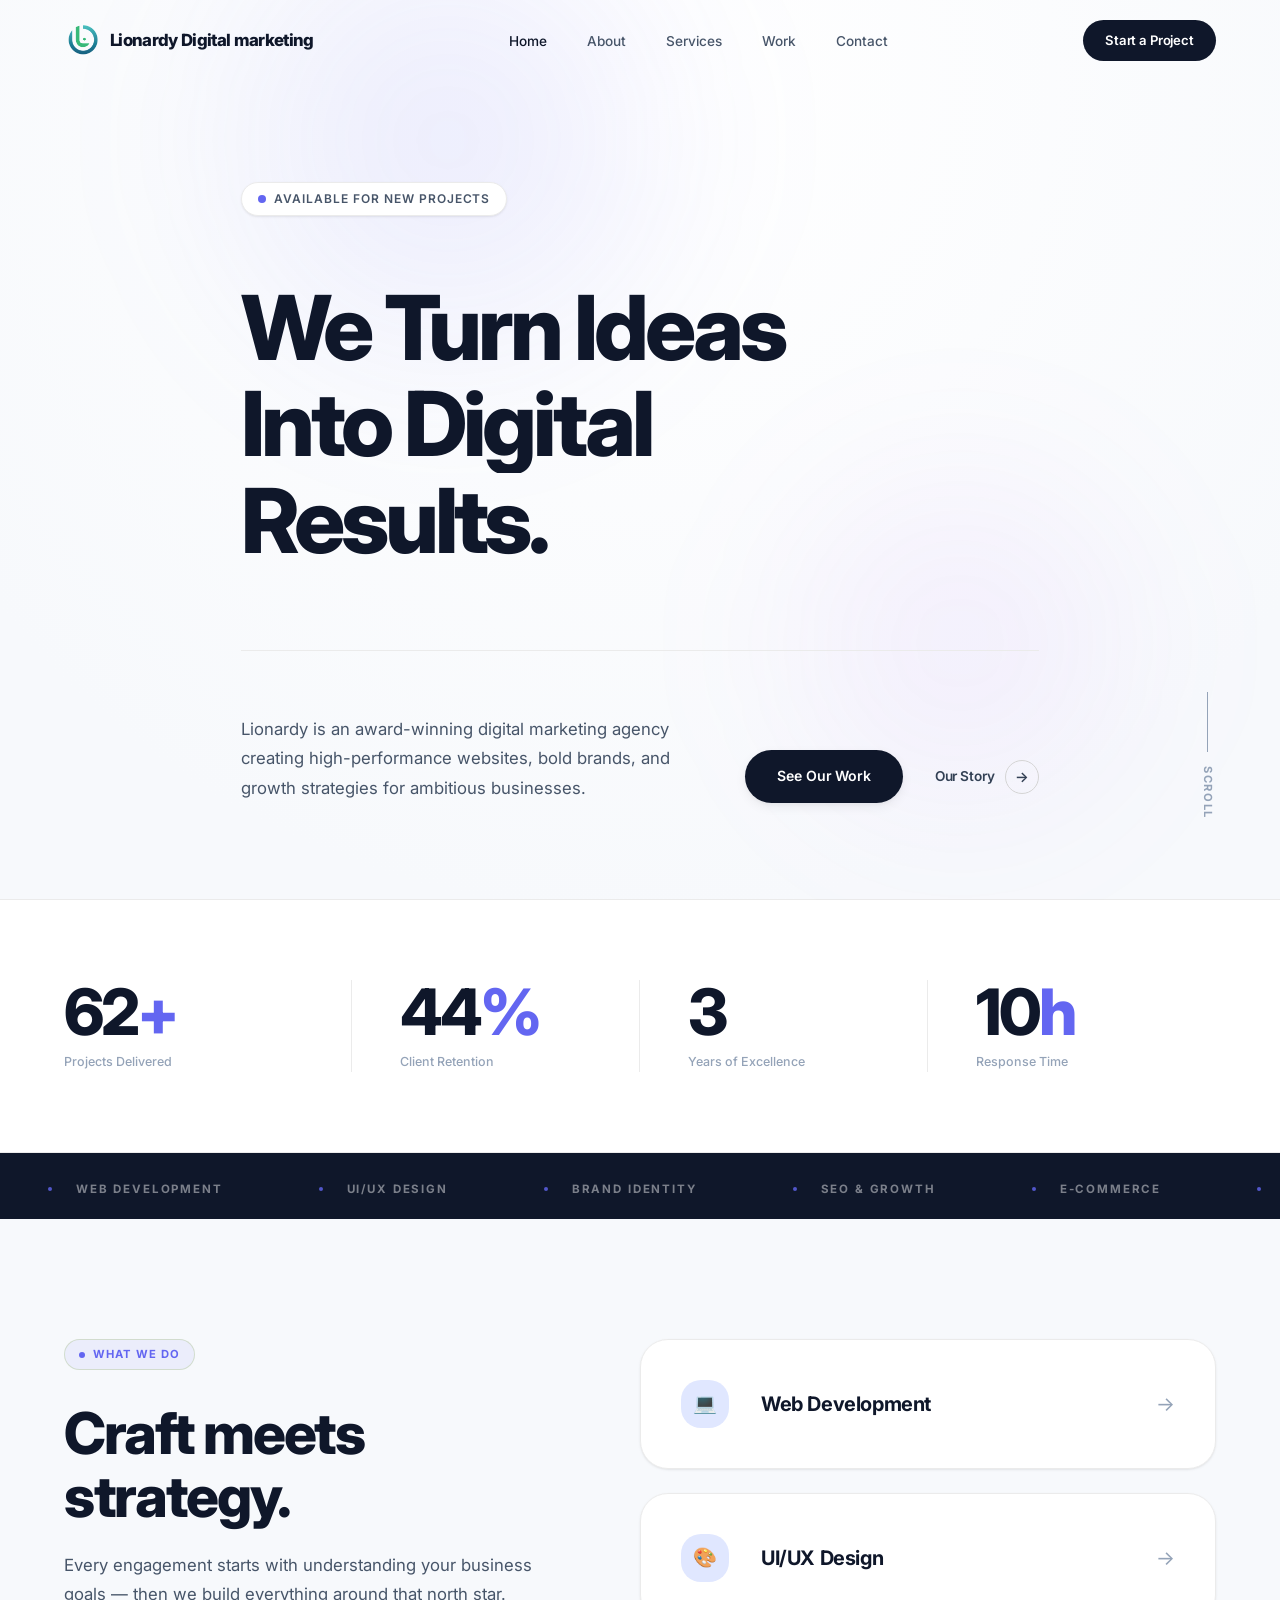
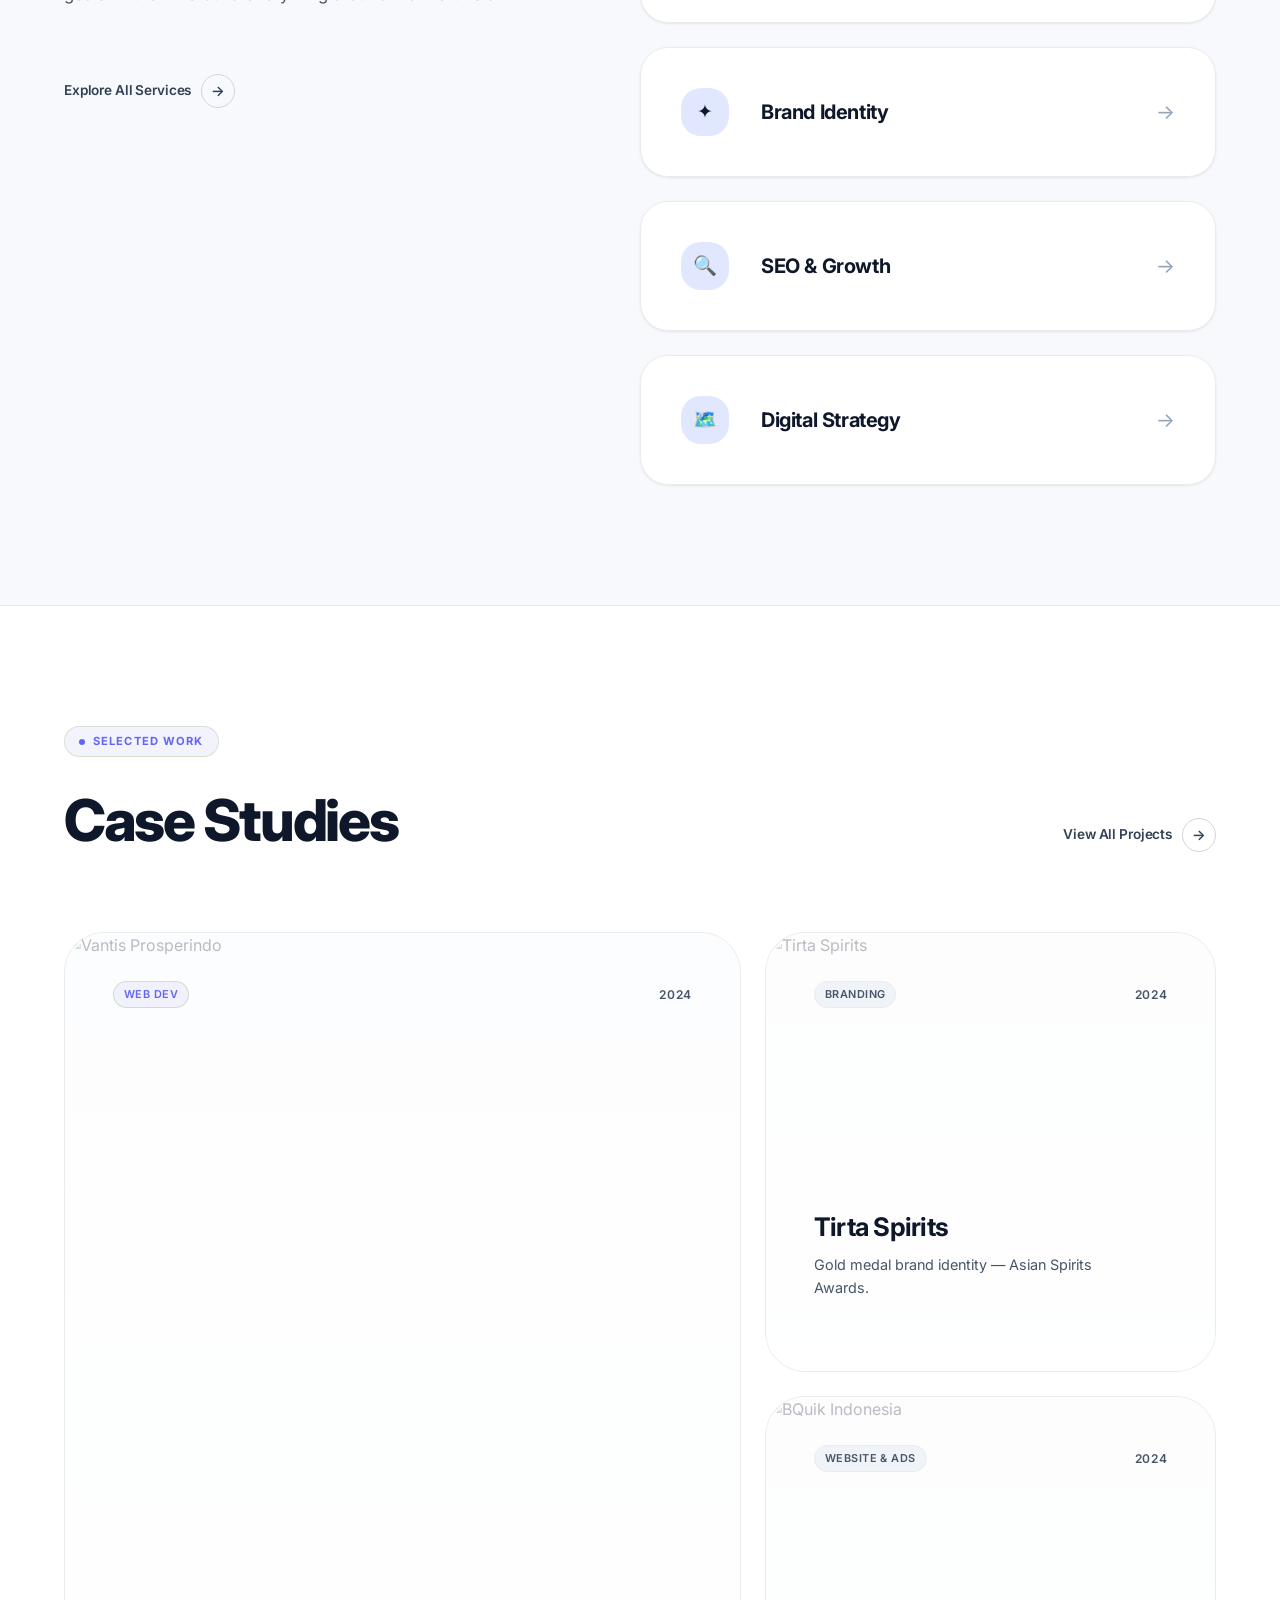
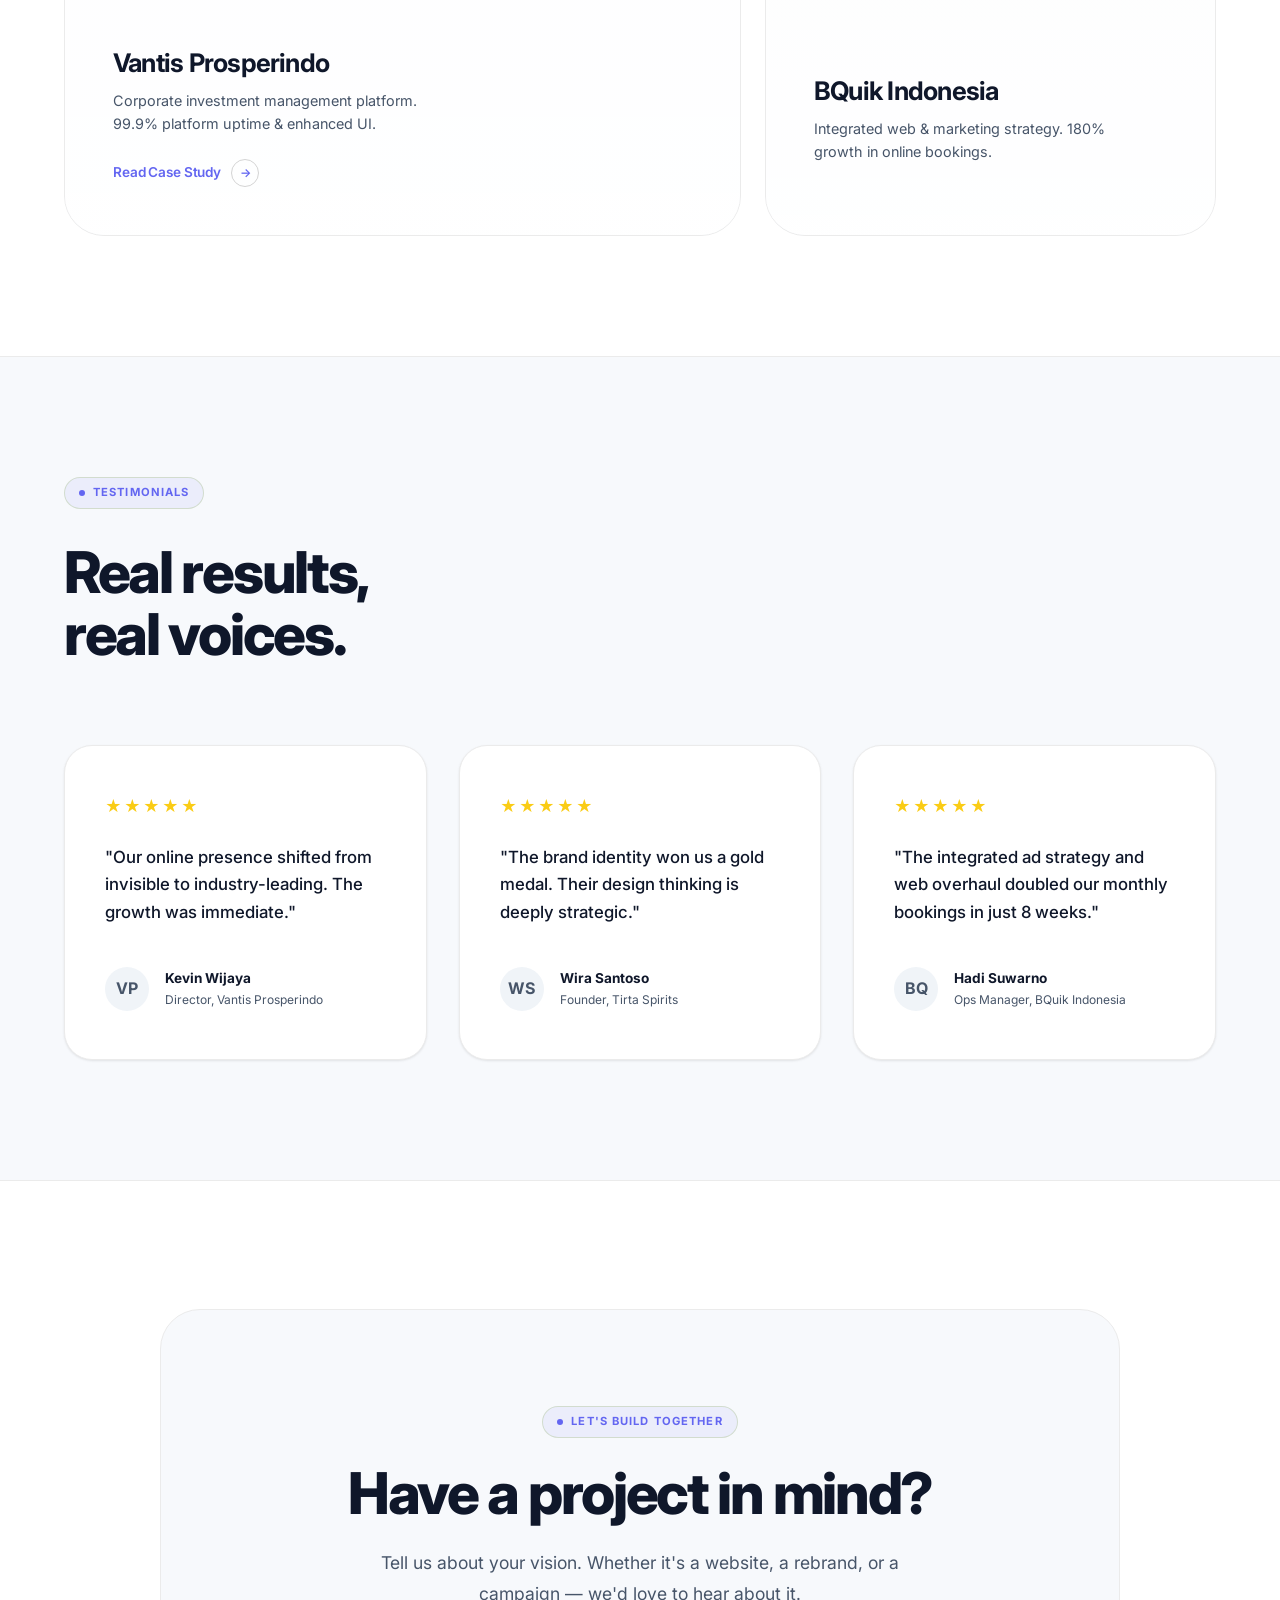
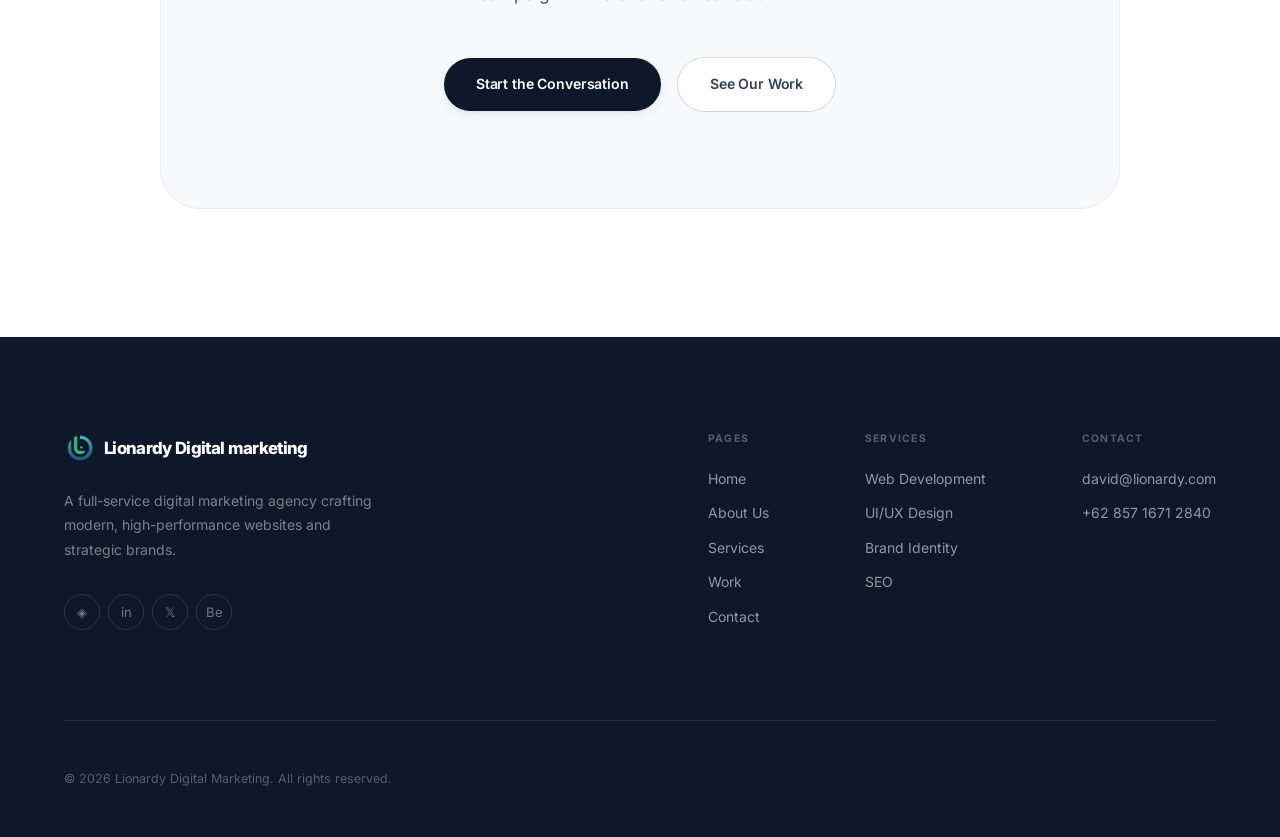
==== commit 6b4805af: "Replace Senja with BQuik on homepage featured work and use official image" ====
--- a/index.html
+++ b/index.html
@@ -386,15 +386,15 @@
             </div>
           </article>
           <article class="w-card tilt-card reveal reveal-right d2" onclick="location.href='portfolio.html'">
-            <img src="https://images.unsplash.com/photo-1441986300917-64674bd600d8?auto=format&fit=crop&q=80&w=800" alt="Senja Lifestyle" class="w-card-img">
+            <img src="https://www.b-quik.id/image/cover/b-quik-og-image.jpg" alt="BQuik Indonesia" class="w-card-img">
             <div class="w-card-overlay"></div>
             <div class="w-card-top">
-              <span class="tag">E-Commerce</span>
-              <span class="w-card-year">2023</span>
+              <span class="tag">Website & Ads</span>
+              <span class="w-card-year">2024</span>
             </div>
             <div class="w-card-bottom">
-              <h3>Senja Lifestyle</h3>
-              <p>Headless commerce. 4× faster load, 28% higher checkout rate.</p>
+              <h3>BQuik Indonesia</h3>
+              <p>Integrated web & marketing strategy. 180% growth in online bookings.</p>
             </div>
           </article>
         </div>
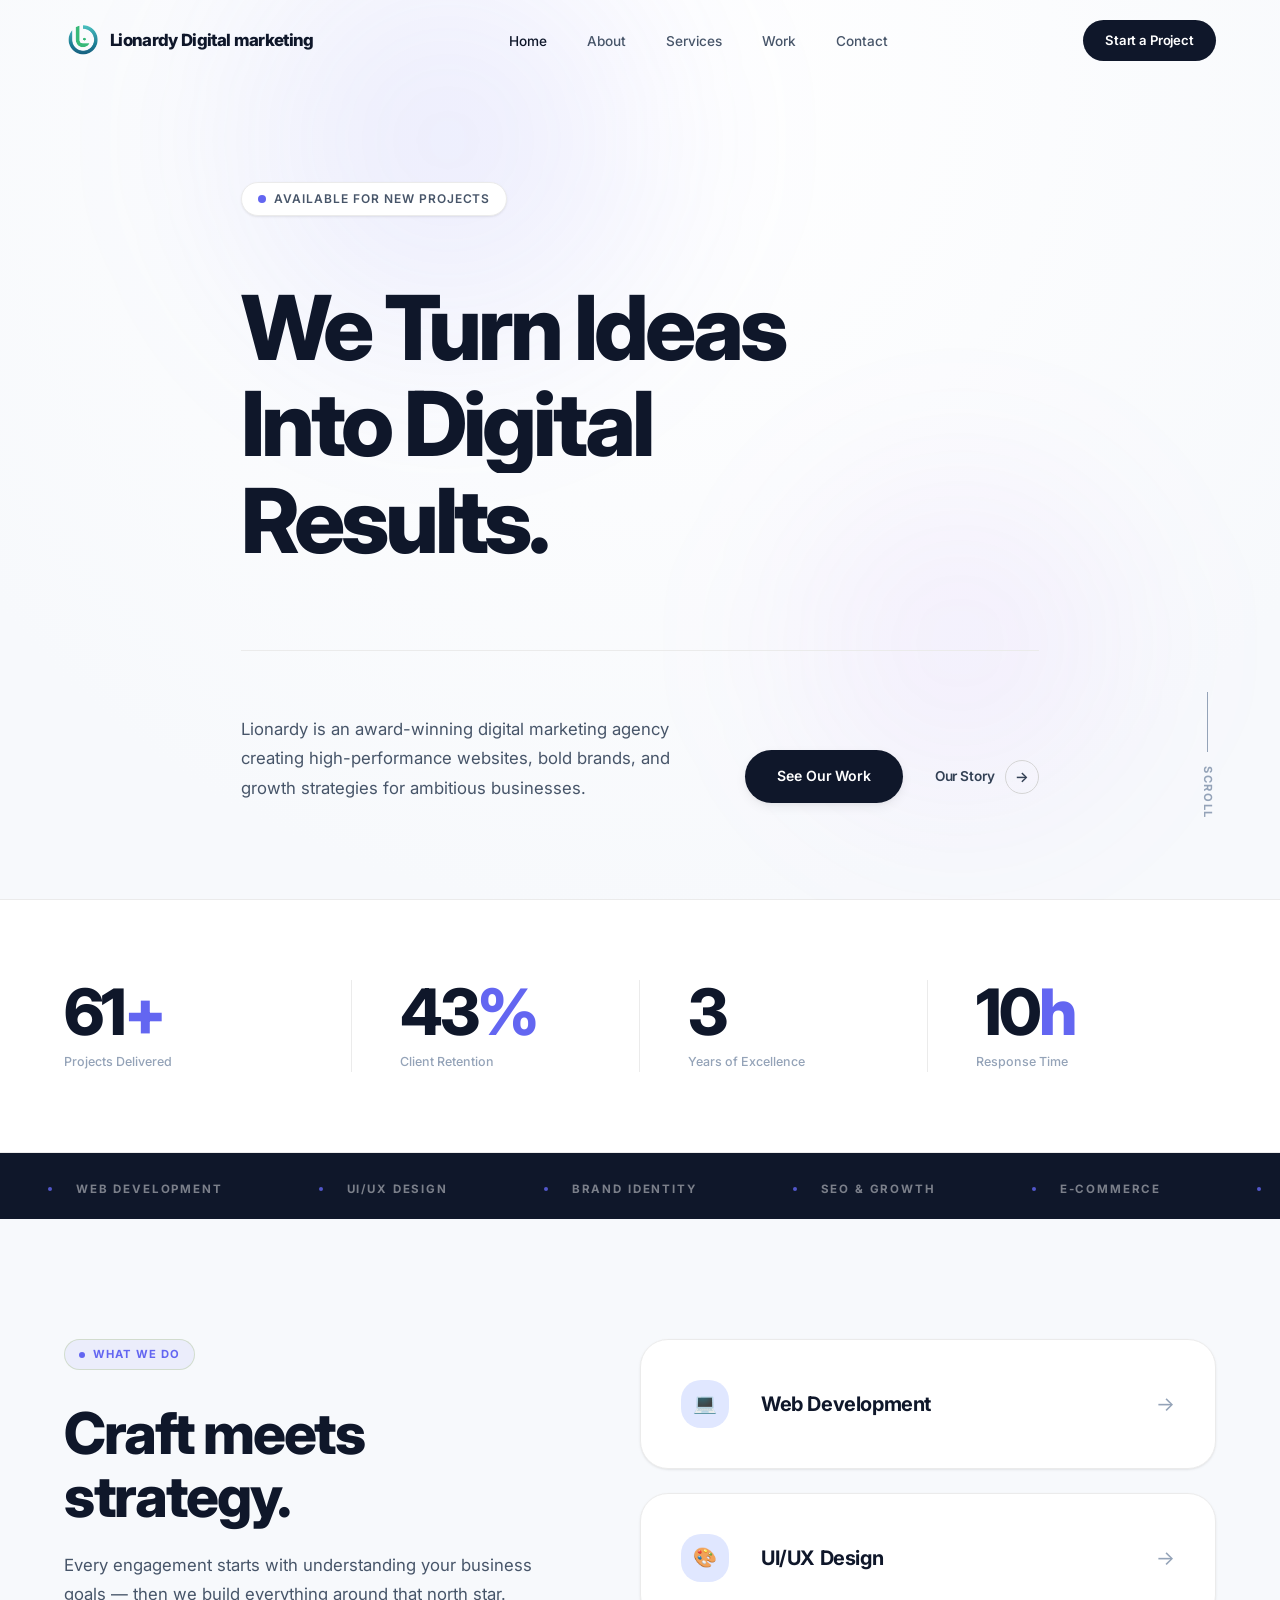
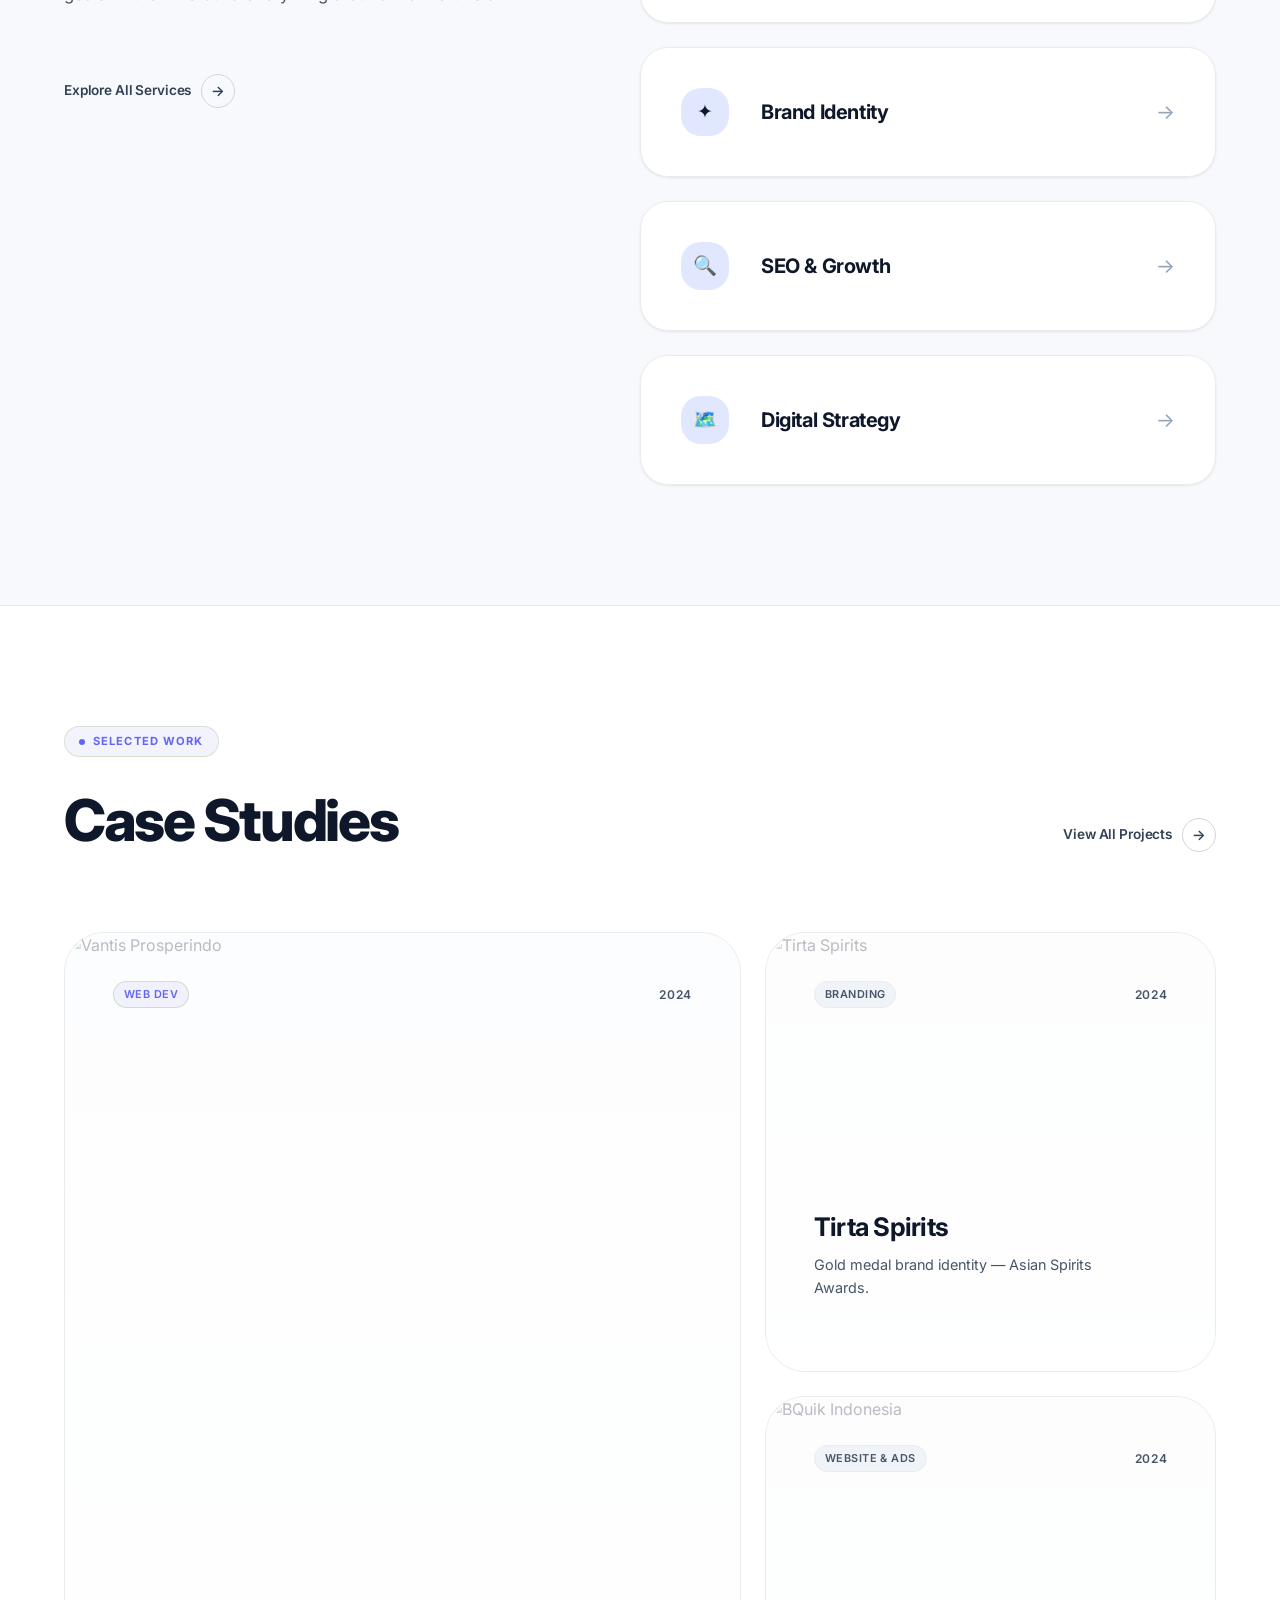
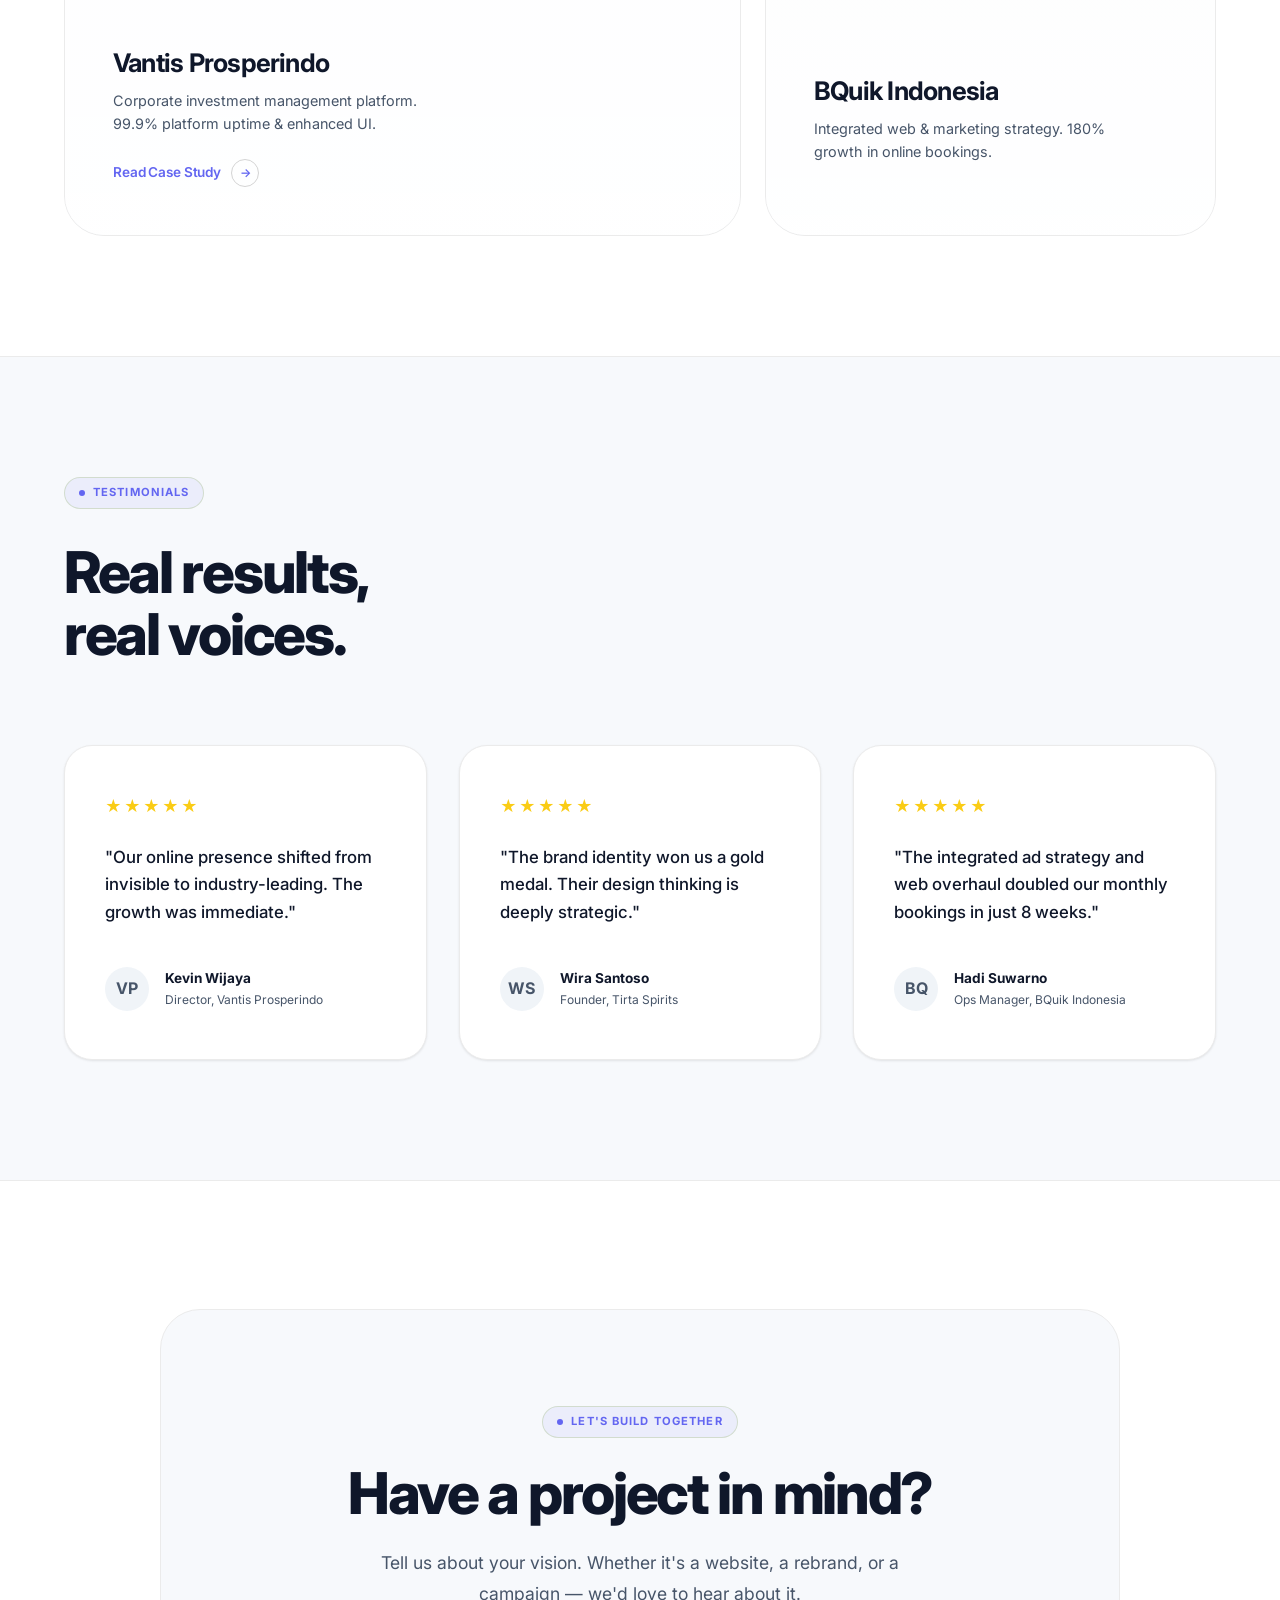
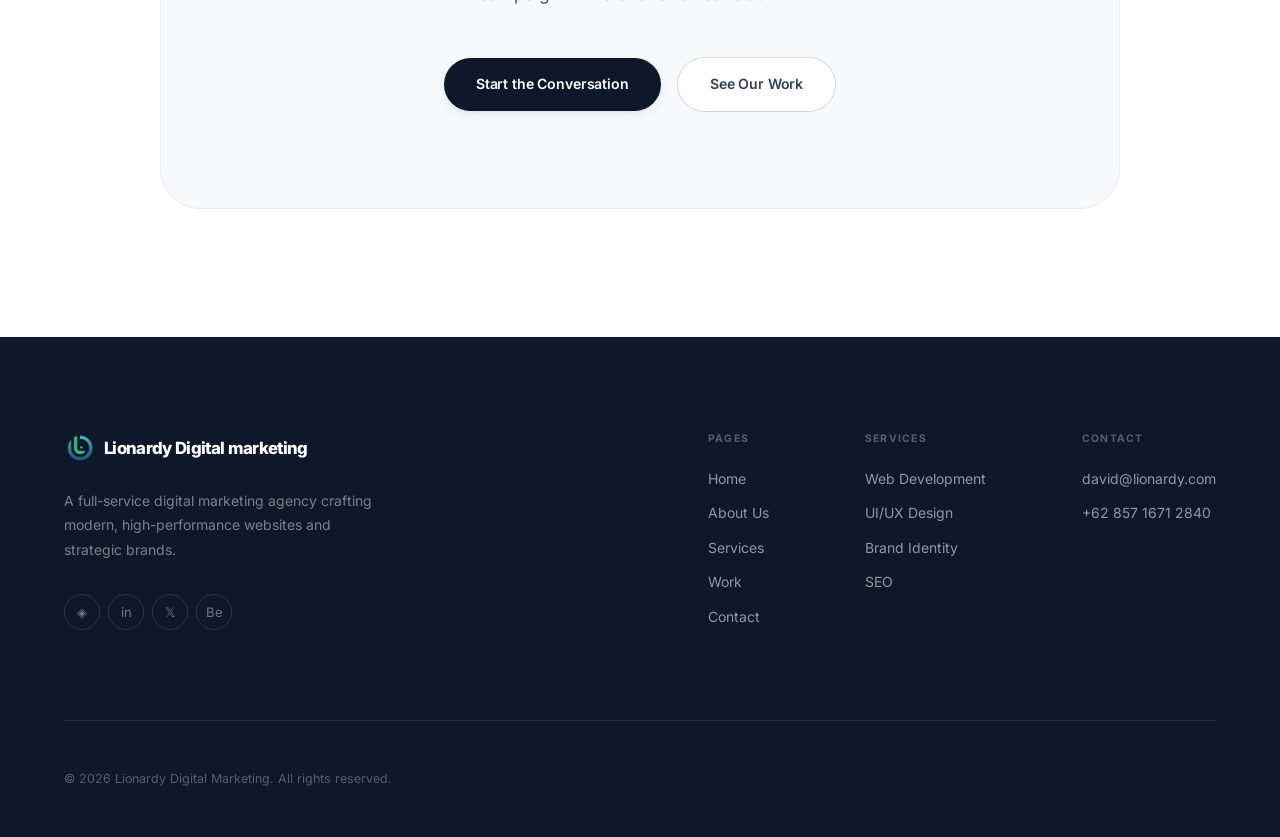
==== commit 5af6ce38: "feat: add SEO rich snippets and update team member to Dennis Lionardy" ====
--- a/index.html
+++ b/index.html
@@ -5,8 +5,78 @@
   <link rel="apple-touch-icon" href="apple-touch-icon.png" />
   <meta charset="UTF-8" />
   <meta name="viewport" content="width=device-width, initial-scale=1.0" />
-  <title>Lionardy — Digital Marketing Agency</title>
-  <meta name="description" content="Lionardy is an award-winning digital marketing agency creating high-performance websites, bold brands, and growth strategies for ambitious businesses across Southeast Asia." />
+  <title>Lionardy — Jasa Buat Website & Digital Marketing Agency Jakarta</title>
+  <meta name="description" content="Lionardy adalah website agency Jakarta yang menyediakan jasa buat website profesional, branding, dan strategi digital marketing untuk bisnis di Indonesia." />
+  <script type="application/ld+json">
+  {
+    "@context": "https://schema.org",
+    "@type": "ProfessionalService",
+    "name": "Lionardy Digital Marketing",
+    "image": "https://lionardy.com/img/logo.png",
+    "@id": "https://lionardy.com",
+    "url": "https://lionardy.com",
+    "telephone": "+6285716712840",
+    "address": {
+      "@type": "PostalAddress",
+      "streetAddress": "Jakarta, Indonesia",
+      "addressLocality": "Jakarta",
+      "addressRegion": "DKI Jakarta",
+      "postalCode": "10110",
+      "addressCountry": "ID"
+    },
+    "geo": {
+      "@type": "GeoCoordinates",
+      "latitude": -6.2088,
+      "longitude": 106.8456
+    },
+    "openingHoursSpecification": {
+      "@type": "OpeningHoursSpecification",
+      "dayOfWeek": [
+        "Monday",
+        "Tuesday",
+        "Wednesday",
+        "Thursday",
+        "Friday"
+      ],
+      "opens": "09:00",
+      "closes": "18:00"
+    },
+    "sameAs": [
+      "https://www.linkedin.com/company/lionardy",
+      "https://twitter.com/lionardy"
+    ],
+    "hasOfferCatalog": {
+      "@type": "OfferCatalog",
+      "name": "Layanan Digital Marketing",
+      "itemListElement": [
+        {
+          "@type": "Offer",
+          "itemOffered": {
+            "@type": "Service",
+            "name": "Jasa Buat Website",
+            "description": "Pembuatan website profesional, responsif, dan performa tinggi untuk bisnis dan korporat."
+          }
+        },
+        {
+          "@type": "Offer",
+          "itemOffered": {
+            "@type": "Service",
+            "name": "UI/UX Design",
+            "description": "Desain antarmuka dan pengalaman pengguna yang modern dan fungsional."
+          }
+        },
+        {
+          "@type": "Offer",
+          "itemOffered": {
+            "@type": "Service",
+            "name": "SEO & Growth",
+            "description": "Optimasi mesin pencari dan strategi pertumbuhan untuk meningkatkan trafik organik."
+          }
+        }
+      ]
+    }
+  }
+  </script>
   <link rel="stylesheet" href="css/style.css" />
   <link rel="stylesheet" href="css/animations.css" />
   <style>
--- a/css/style.css
+++ b/css/style.css
@@ -105,7 +105,7 @@
   background: var(--accent);
   border-radius: 50%;
   pointer-events: none;
-  z-index: 9999;
+  z-index: 20000;
   transform: translate(-50%,-50%);
   transition: width .25s var(--ease-out), height .25s var(--ease-out), opacity .2s;
   top: 0; left: 0;
@@ -117,7 +117,7 @@
   border: 1.5px solid rgba(90,138,0,0.4);
   border-radius: 50%;
   pointer-events: none;
-  z-index: 9998;
+  z-index: 19999;
   transform: translate(-50%,-50%);
   transition: width .38s var(--ease-out), height .38s var(--ease-out), opacity .2s;
   top: 0; left: 0;
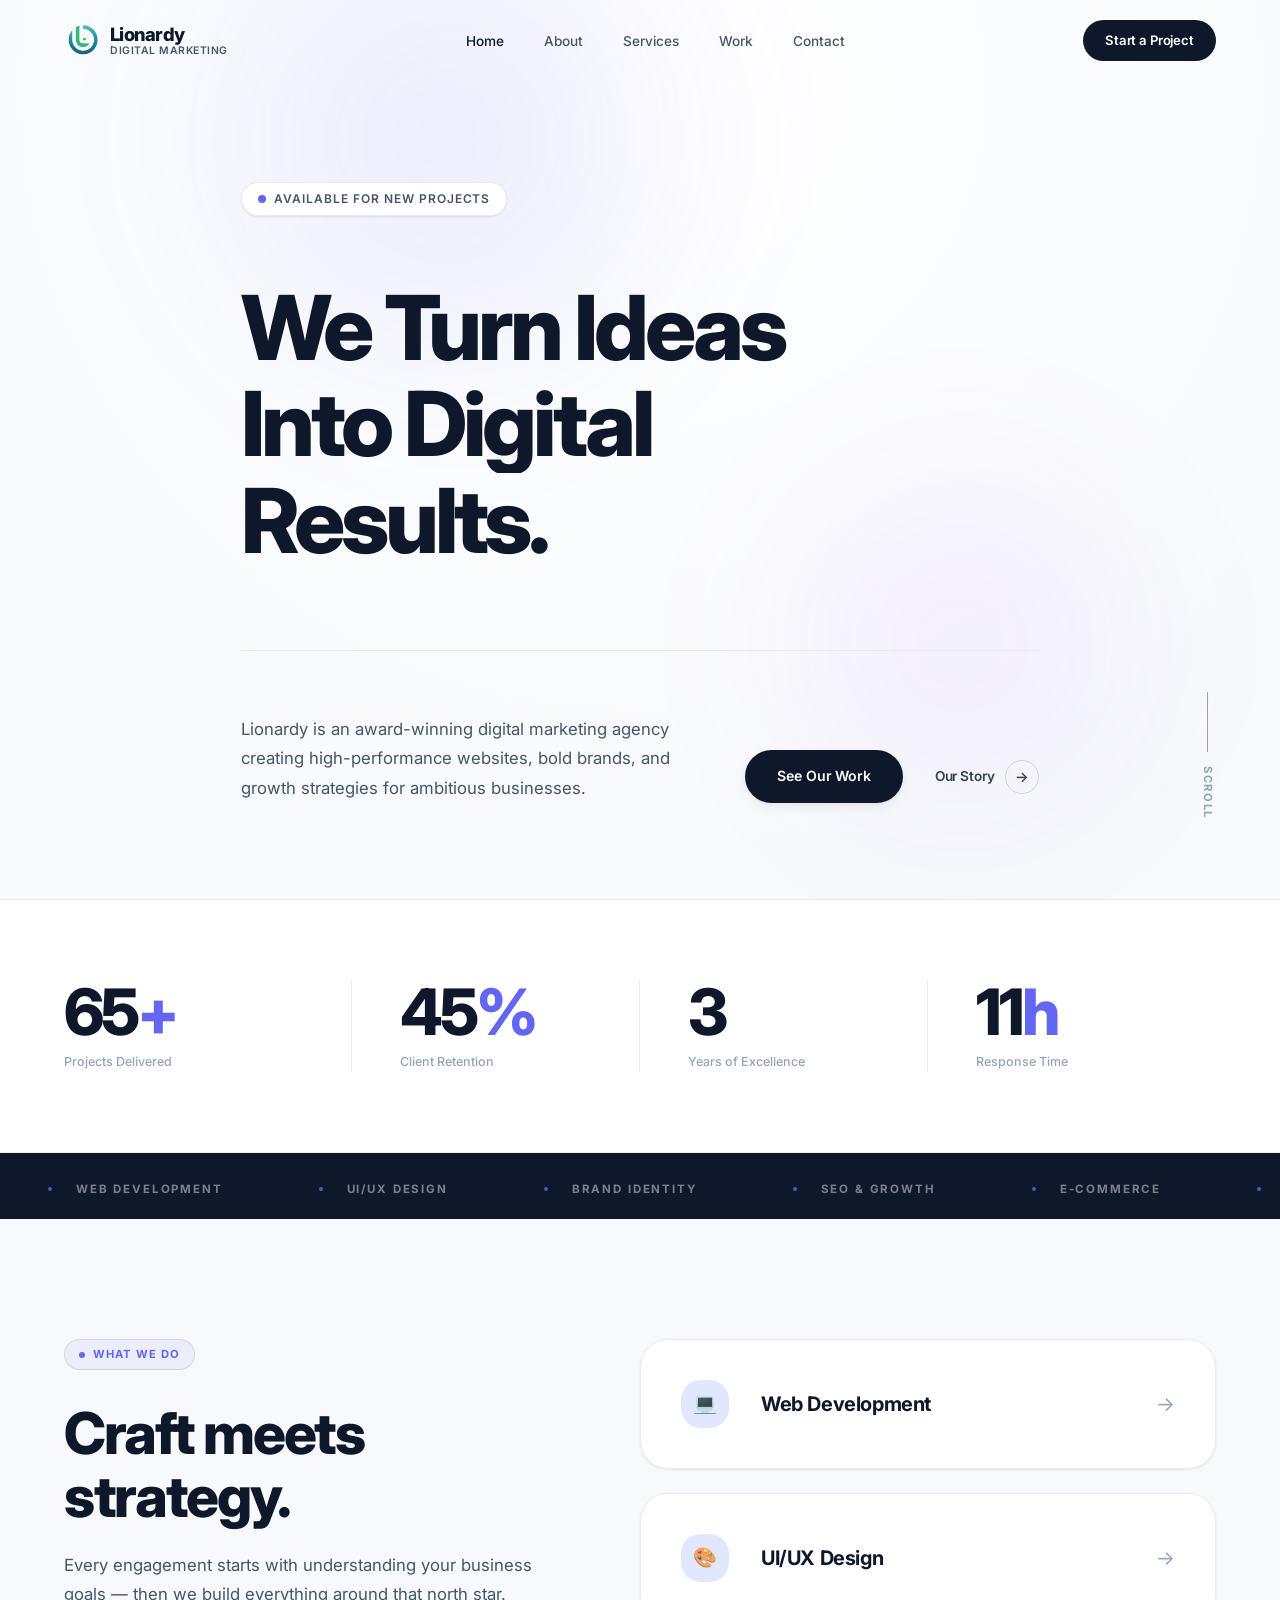
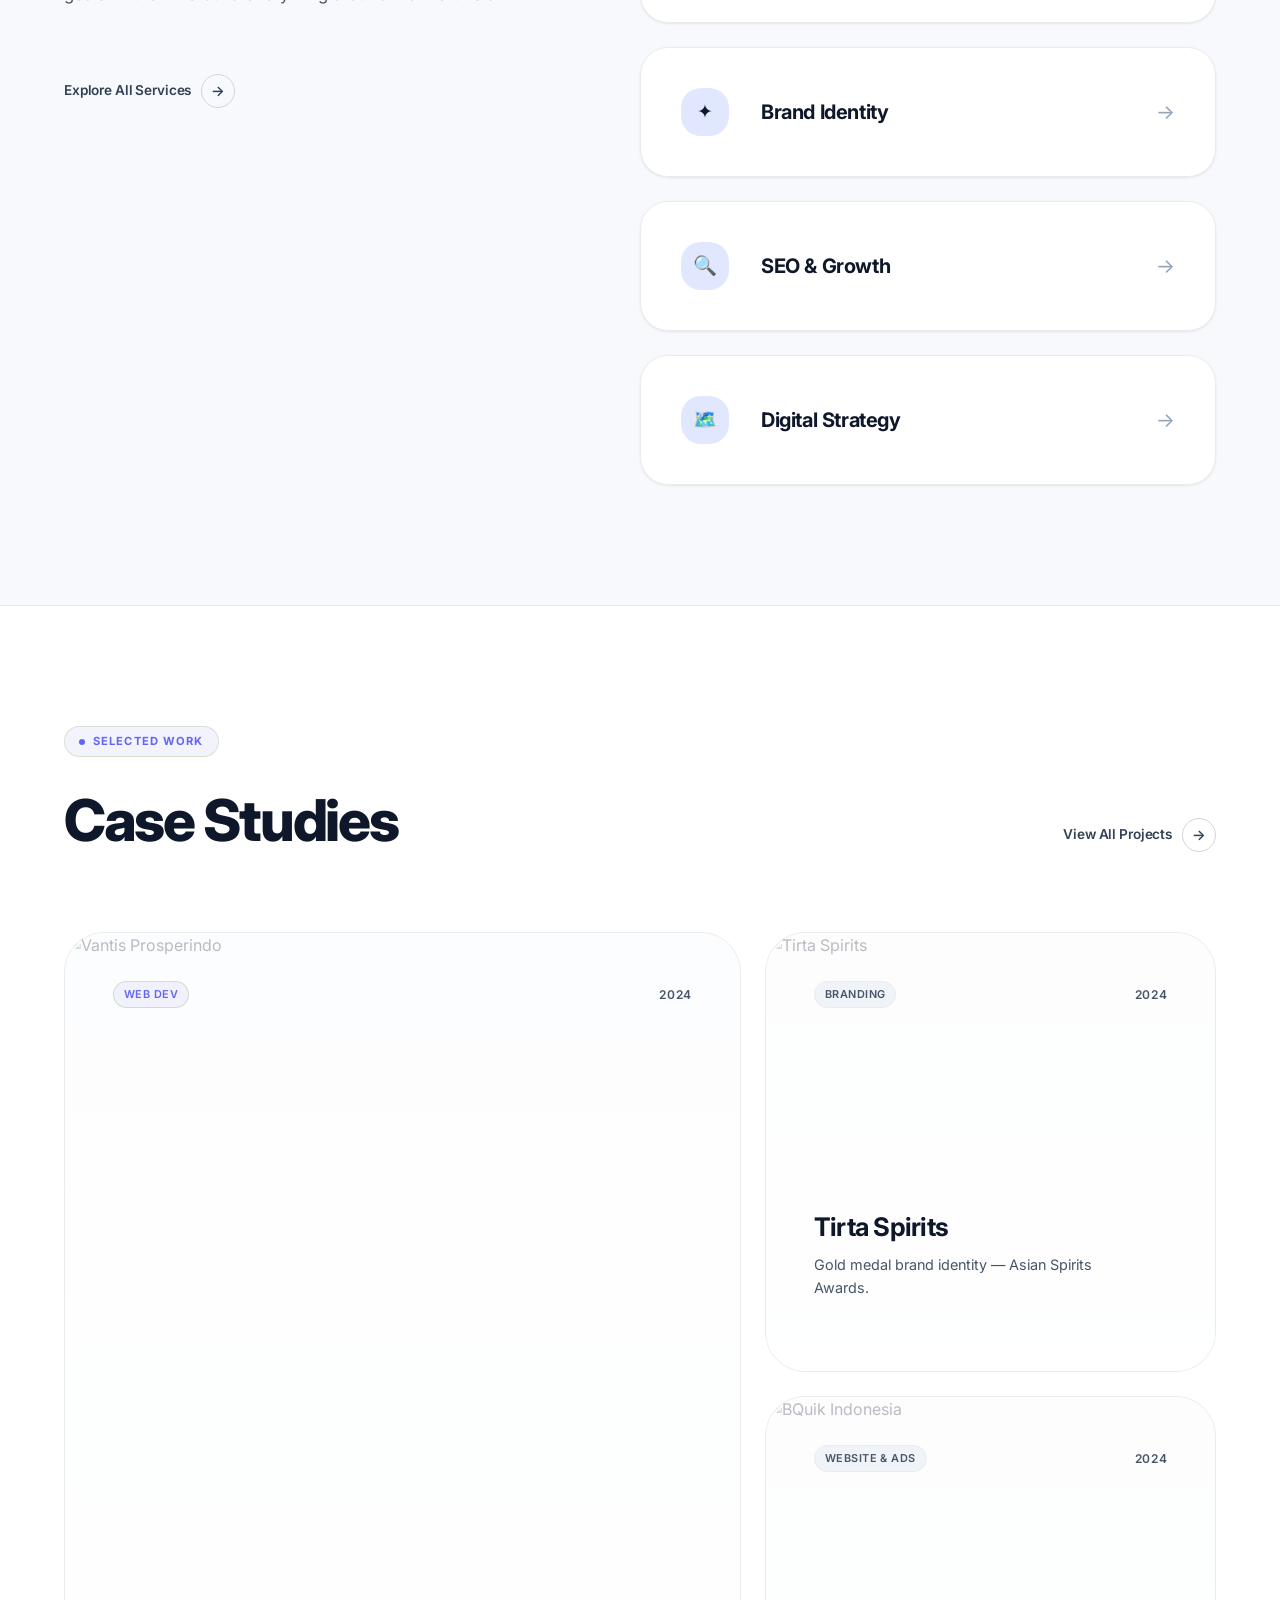
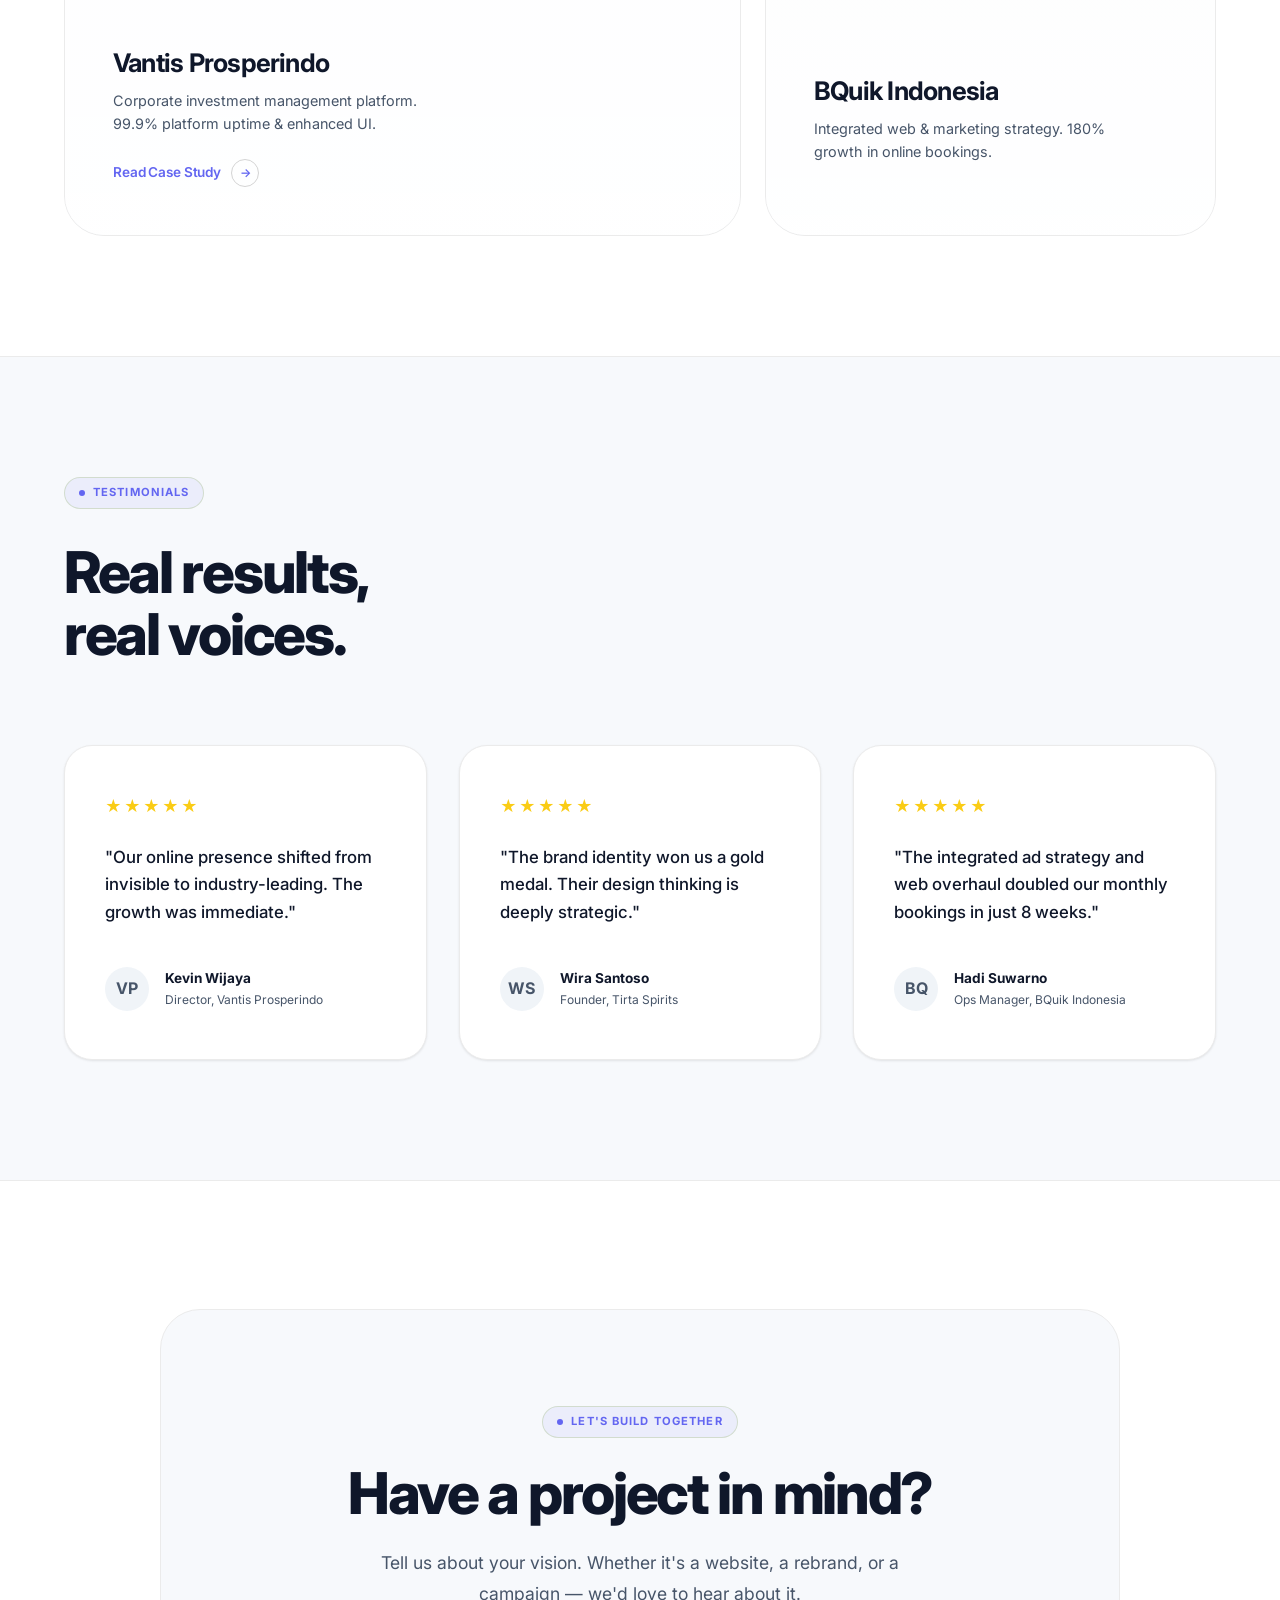
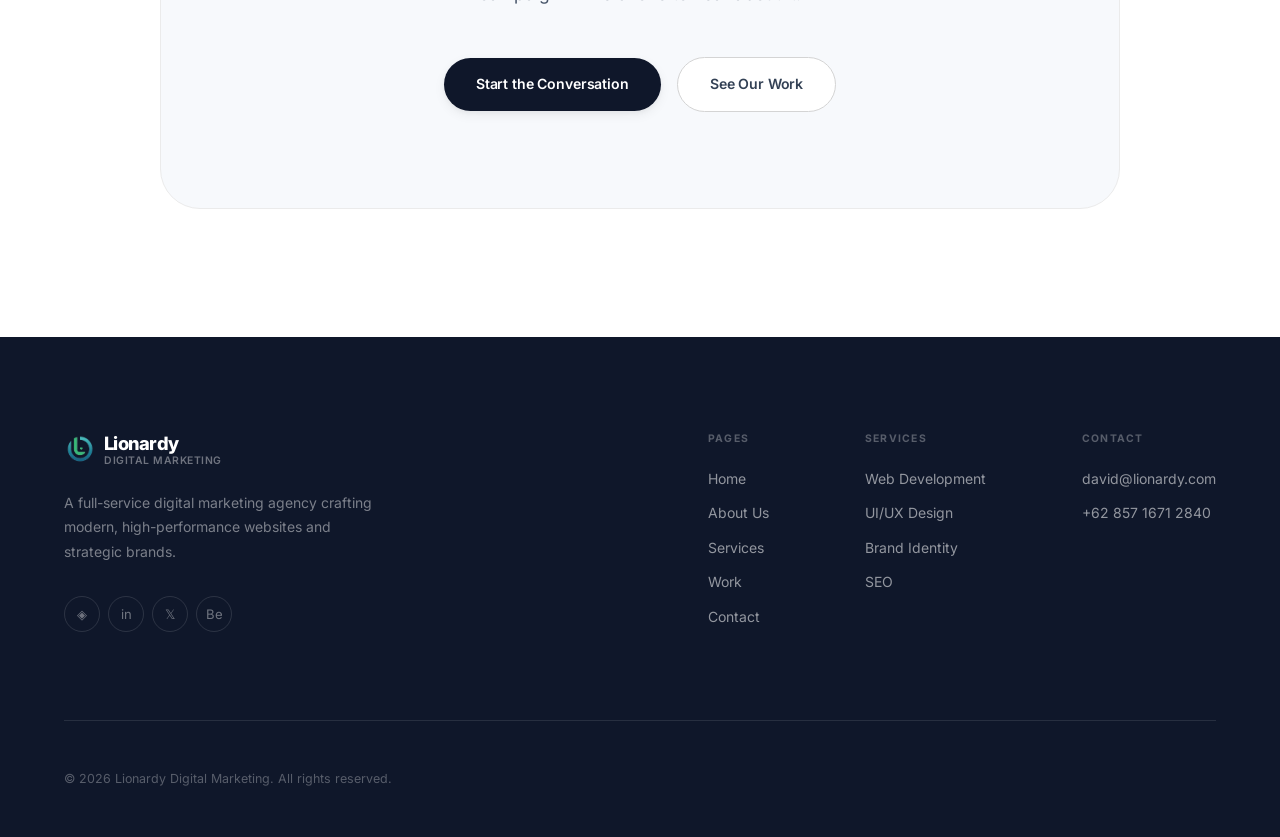
==== commit 83c43c52: "feat: update logo text and fix mobile layout overlap" ====
--- a/index.html
+++ b/index.html
@@ -276,7 +276,8 @@
     <div class="container">
       <div class="nav-inner">
         <a href="index.html" class="nav-logo">
-          <img src="img/logo.png" alt="Lionardy Logo" class="logo-img"> Lionardy Digital marketing
+          <img src="img/logo.png" alt="Lionardy Logo" class="logo-img">
+          <span class="logo-text">Lionardy <small>Digital Marketing</small></span>
         </a>
         <ul class="nav-links">
           <li><a href="index.html">Home</a></li>
@@ -536,7 +537,8 @@
       <div class="footer-top">
         <div class="footer-brand">
           <a href="index.html" class="footer-logo">
-            <img src="img/logo.png" alt="Lionardy Logo" class="logo-img"> Lionardy Digital marketing
+            <img src="img/logo.png" alt="Lionardy Logo" class="logo-img">
+            <span class="logo-text">Lionardy <small>Digital Marketing</small></span>
           </a>
           <p>A full-service digital marketing agency crafting modern, high-performance websites and strategic brands.</p>
           <div class="social-links" style="margin-top:var(--sp-4);">
--- a/css/style.css
+++ b/css/style.css
@@ -211,11 +211,29 @@
   display: flex;
   align-items: center;
   gap: var(--sp-1);
-  font-size: 1.05rem;
+  font-size: 1.15rem;
   font-weight: 800;
   letter-spacing: -0.04em;
   color: var(--text-900);
   white-space: nowrap;
+}
+.logo-text {
+  display: flex;
+  flex-direction: column;
+  line-height: 1;
+}
+.logo-text small {
+  font-size: 0.65rem;
+  font-weight: 600;
+  letter-spacing: 0.05em;
+  text-transform: uppercase;
+  color: var(--text-500);
+  margin-top: 2px;
+}
+@media (max-width: 480px) {
+  .logo-text small {
+    display: block;
+  }
 }
 .nav-logo .logo-img {
   height: 38px;
@@ -467,14 +485,12 @@
 }
 .footer-brand { max-width: 320px; }
 .footer-logo {
-  display: flex;
-  align-items: center;
-  gap: var(--sp-1);
-  font-size: 1.05rem;
-  font-weight: 800;
-  letter-spacing: -0.04em;
+  display: flex; align-items: center; gap: var(--sp-1);
+  font-size: 1.15rem; font-weight: 800; letter-spacing: -0.04em;
   margin-bottom: var(--sp-3);
 }
+.footer-logo .logo-text { display: flex; flex-direction: column; line-height: 1.1; }
+.footer-logo .logo-text small { font-size: 0.65rem; font-weight: 600; color: rgba(255,255,255,0.4); text-transform: uppercase; }
 .footer-logo .logo-img { height: 32px; width: auto; }
 .footer-brand p { font-size: 0.875rem; color: rgba(255,255,255,0.45); line-height: 1.75; }
 .footer-links { display: flex; gap: var(--sp-12); flex-shrink: 0; }
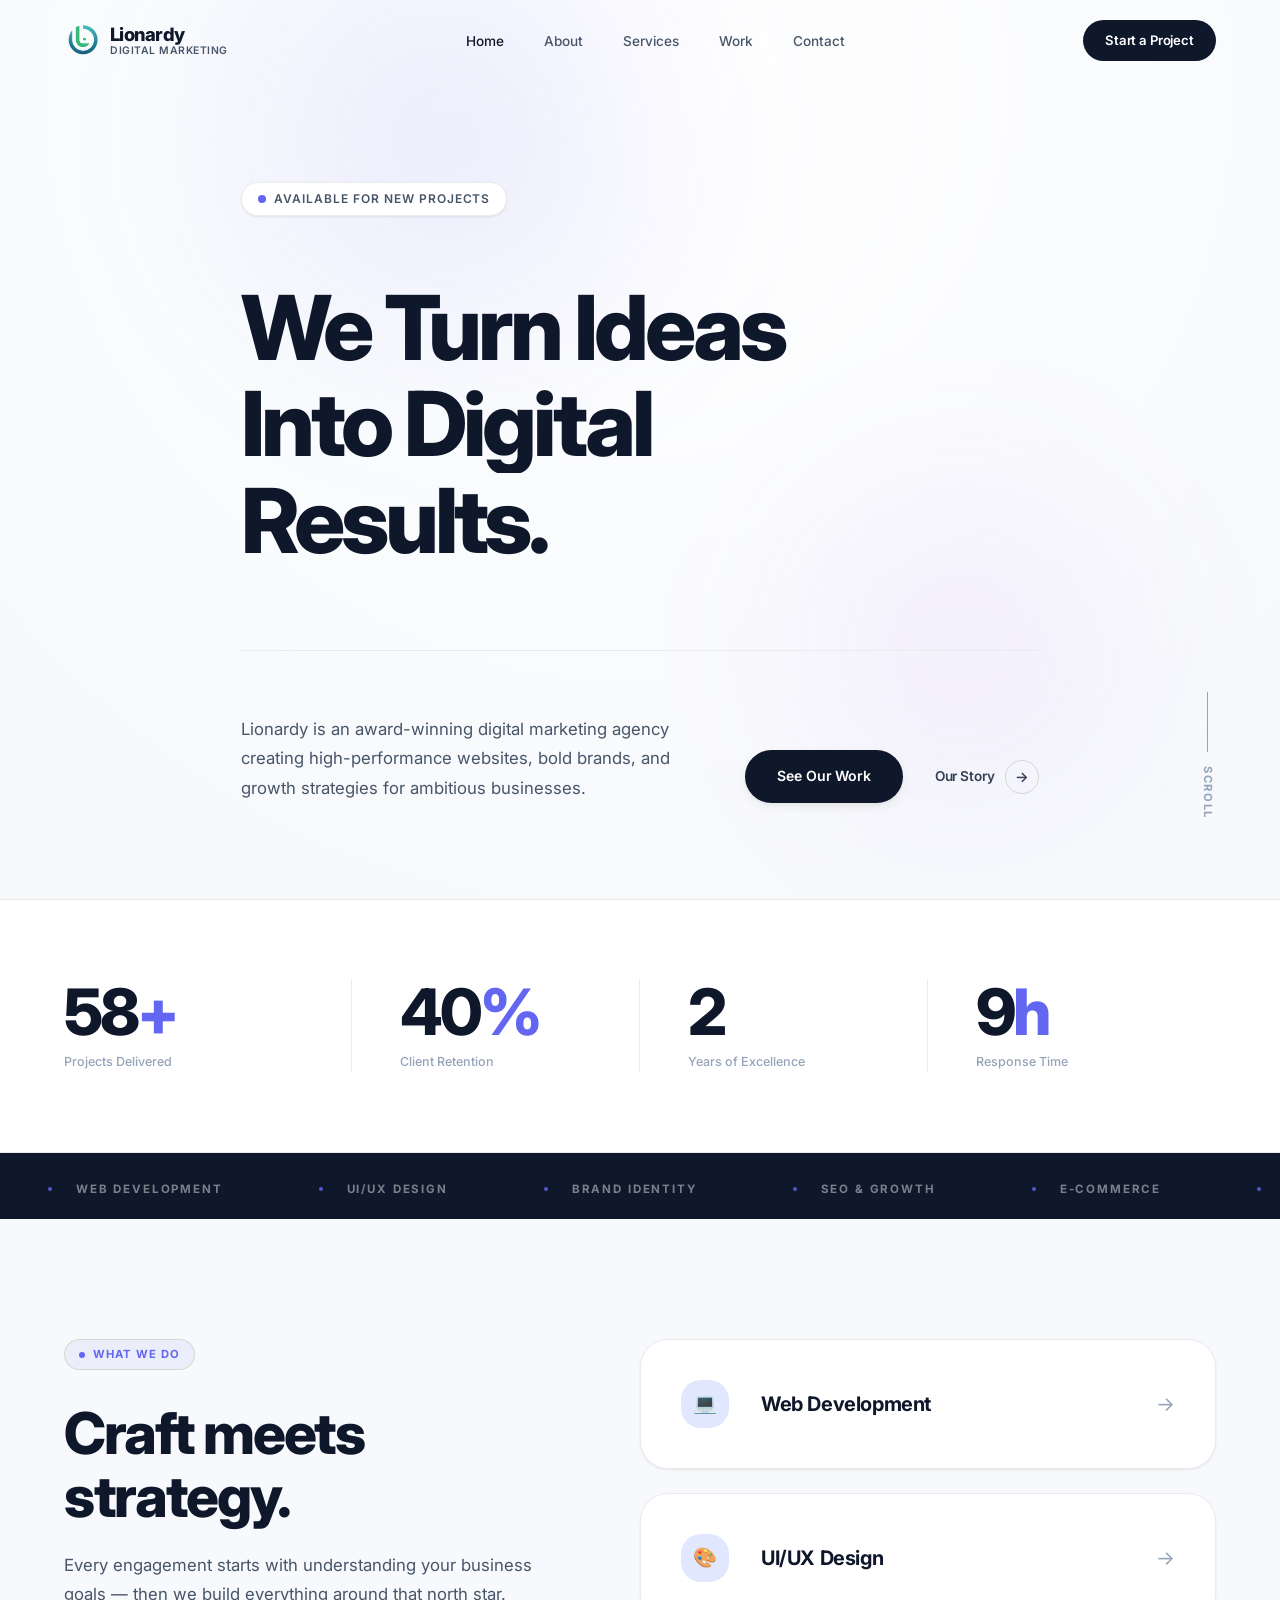
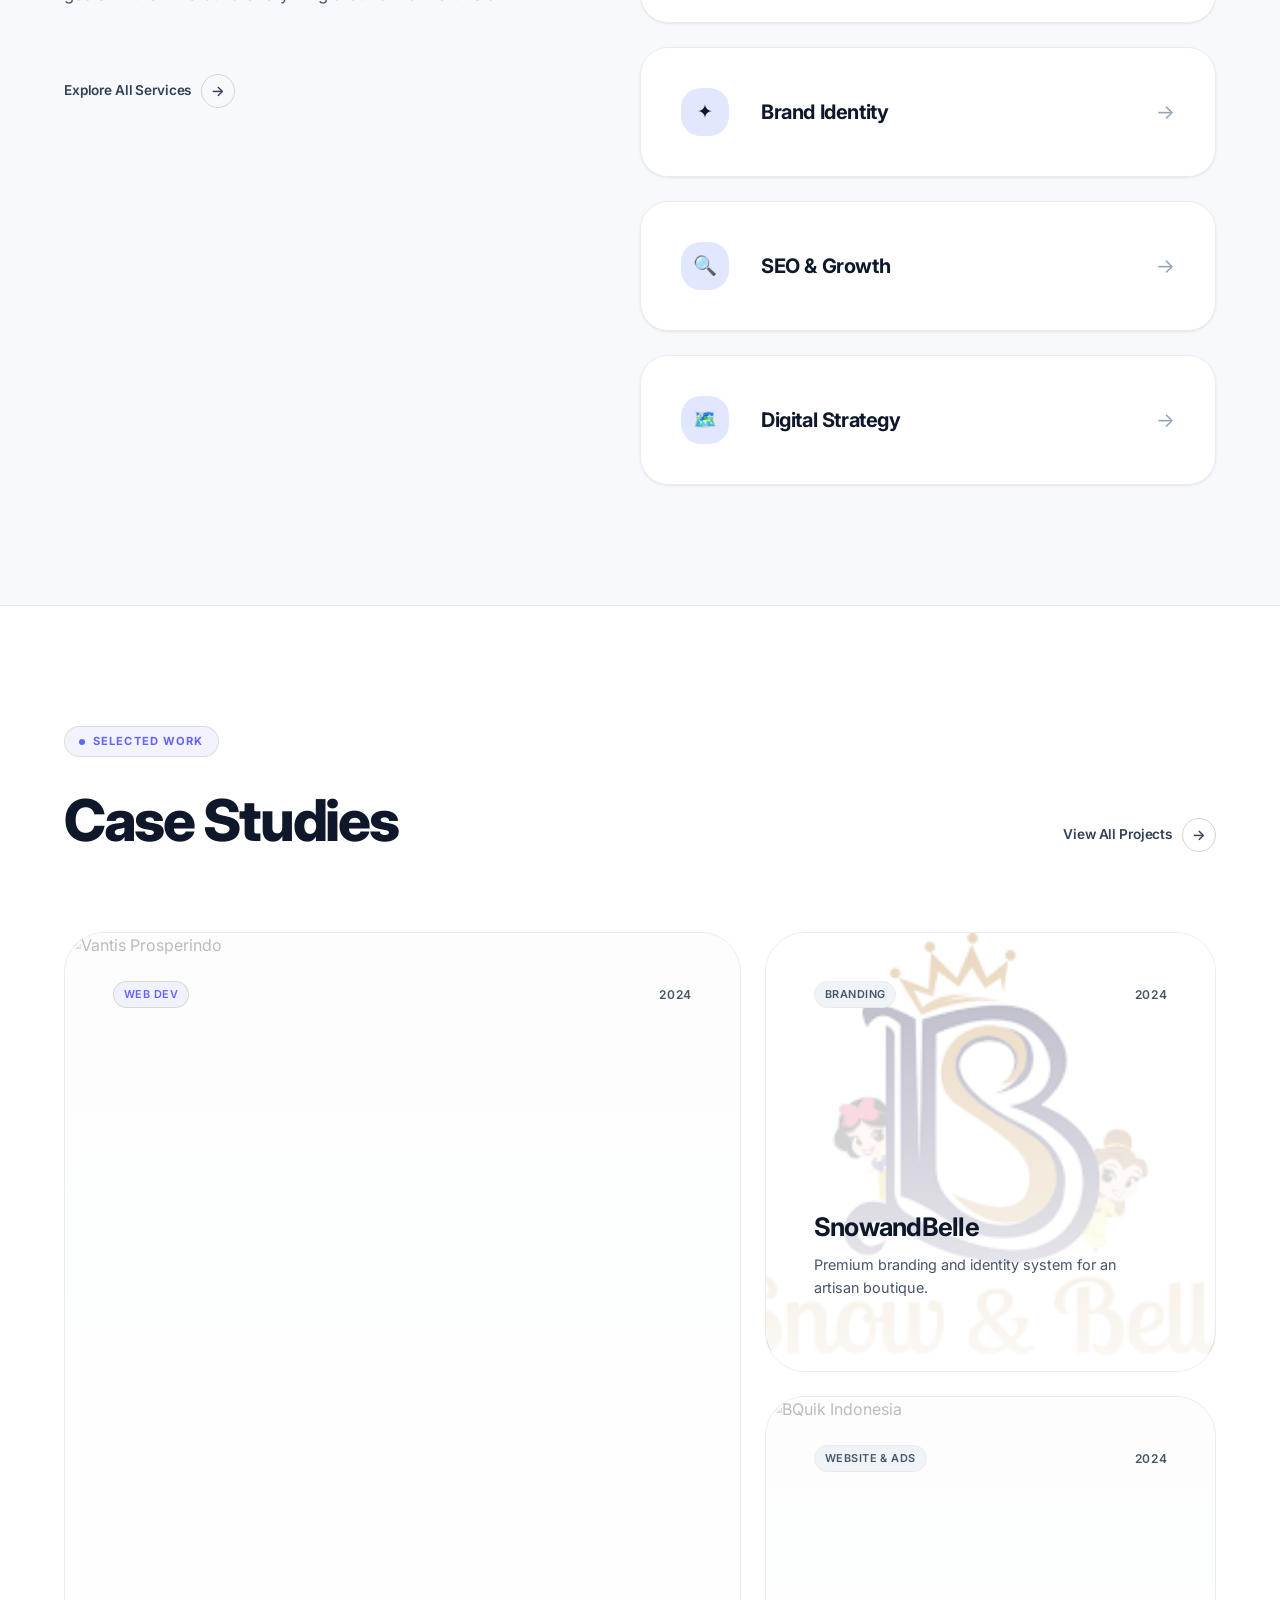
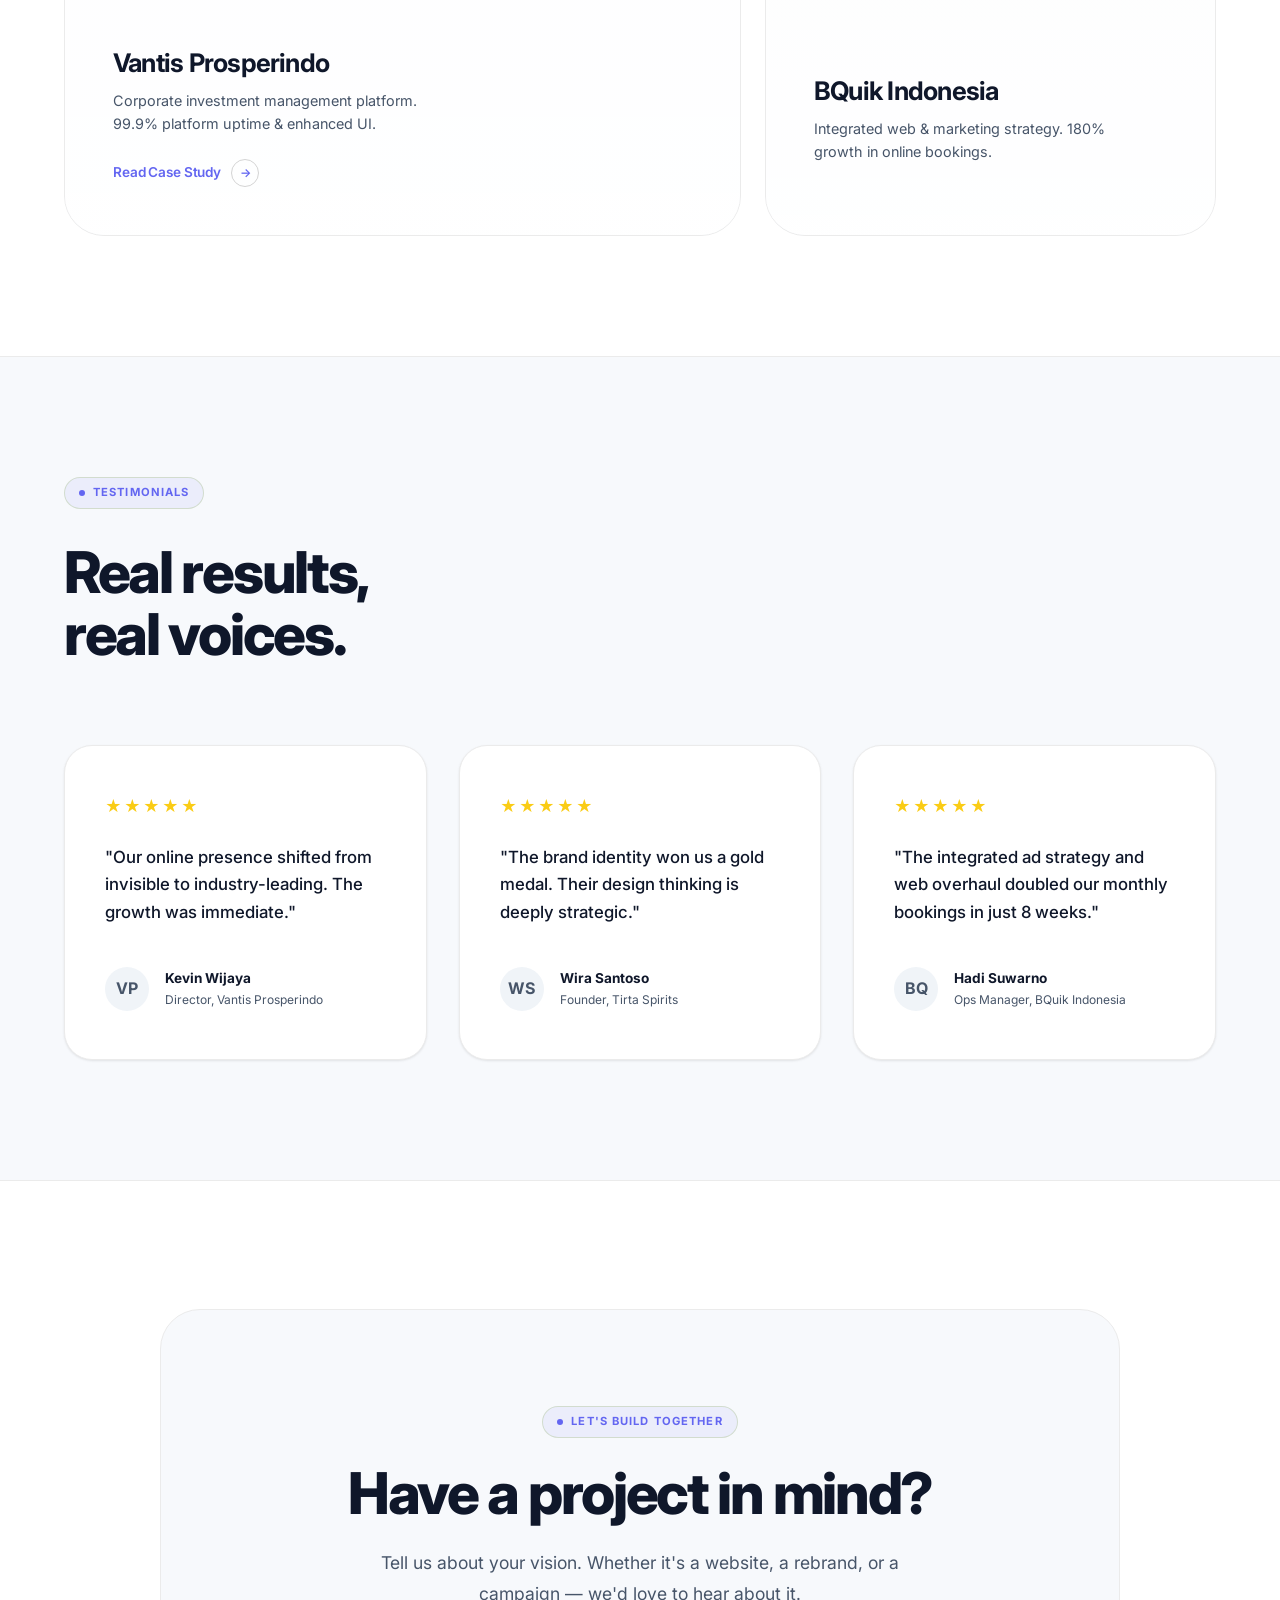
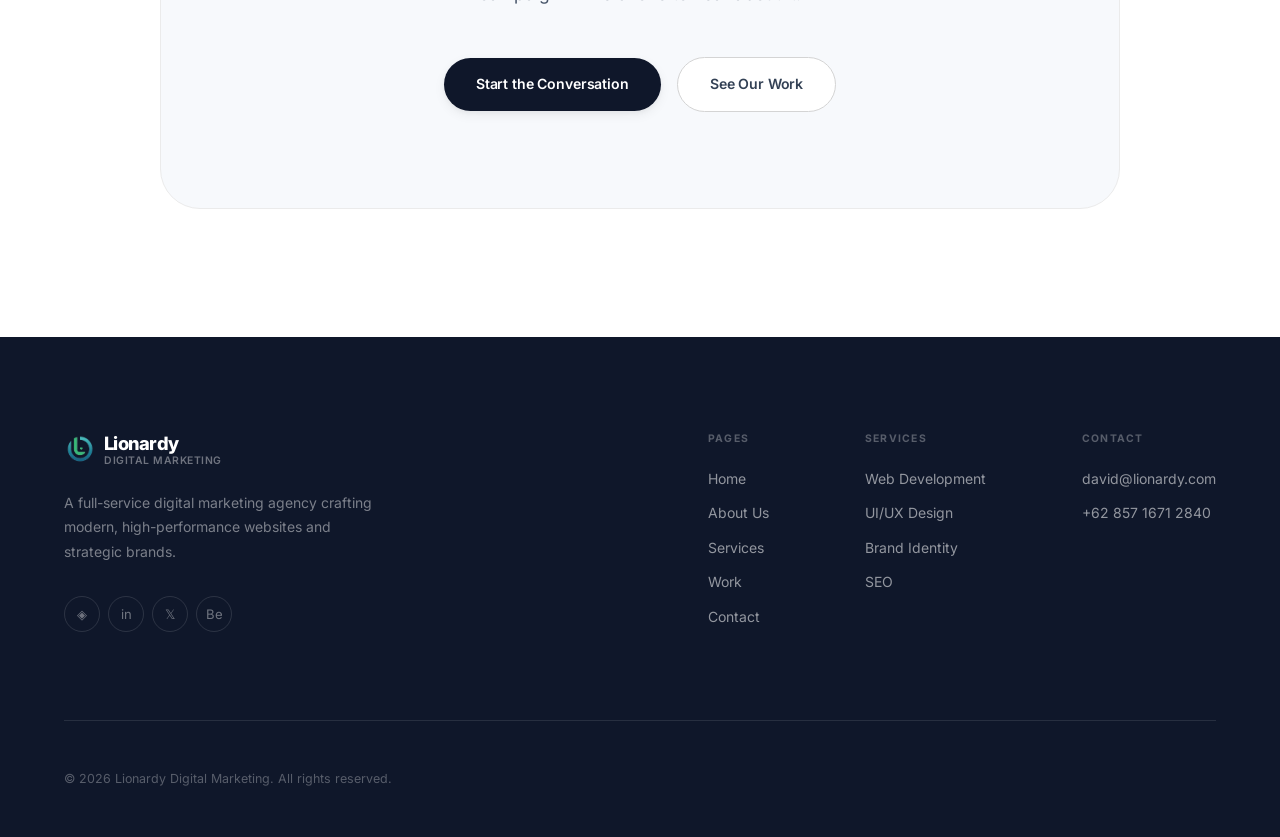
==== commit e2464277: "feat: replace Tirta Spirit project with SnowandBelle" ====
--- a/index.html
+++ b/index.html
@@ -445,15 +445,15 @@
             </div>
           </article>
           <article class="w-card tilt-card reveal reveal-right d1" onclick="location.href='portfolio.html'">
-            <img src="https://images.unsplash.com/photo-1599305090598-fe179d501227?auto=format&fit=crop&q=80&w=800" alt="Tirta Spirits" class="w-card-img">
+            <img src="img/snowandbelle.png" alt="SnowandBelle" class="w-card-img">
             <div class="w-card-overlay"></div>
             <div class="w-card-top">
               <span class="tag">Branding</span>
               <span class="w-card-year">2024</span>
             </div>
             <div class="w-card-bottom">
-              <h3>Tirta Spirits</h3>
-              <p>Gold medal brand identity — Asian Spirits Awards.</p>
+              <h3>SnowandBelle</h3>
+              <p>Premium branding and identity system for an artisan boutique.</p>
             </div>
           </article>
           <article class="w-card tilt-card reveal reveal-right d2" onclick="location.href='portfolio.html'">
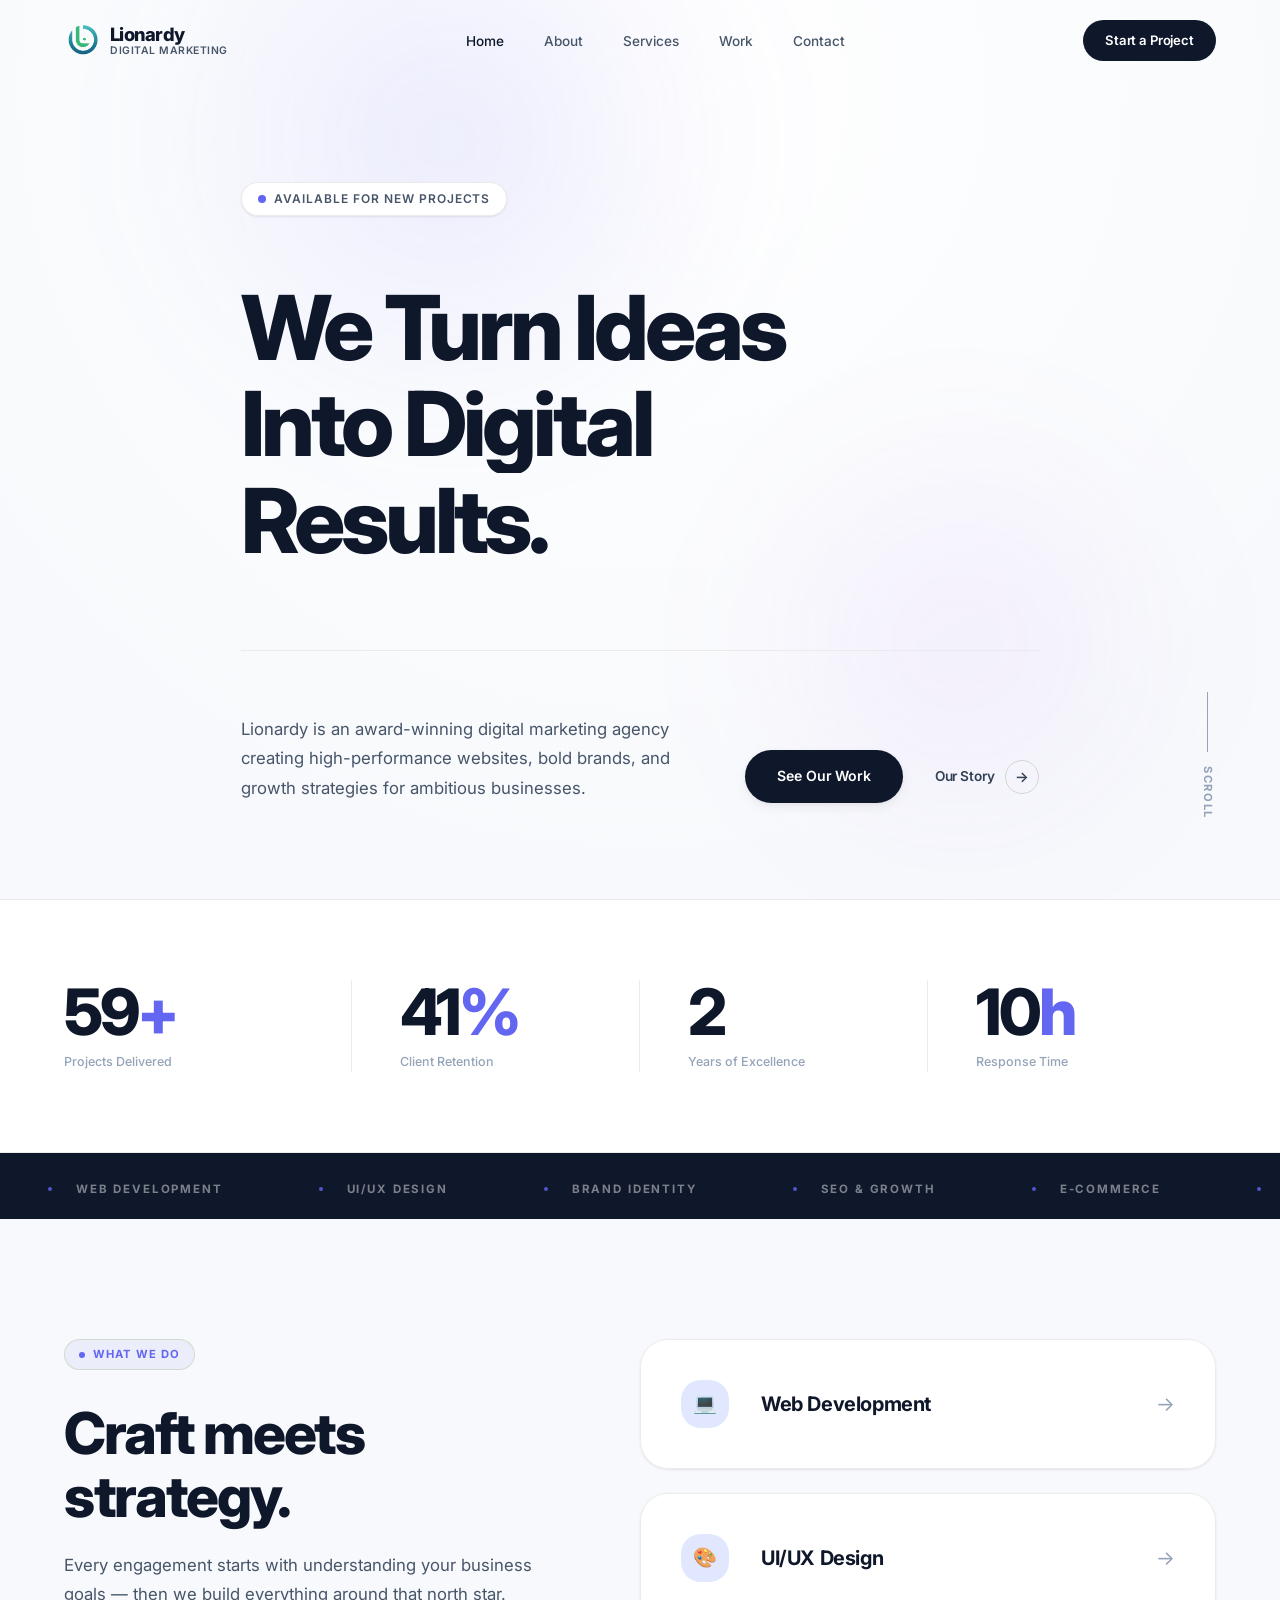
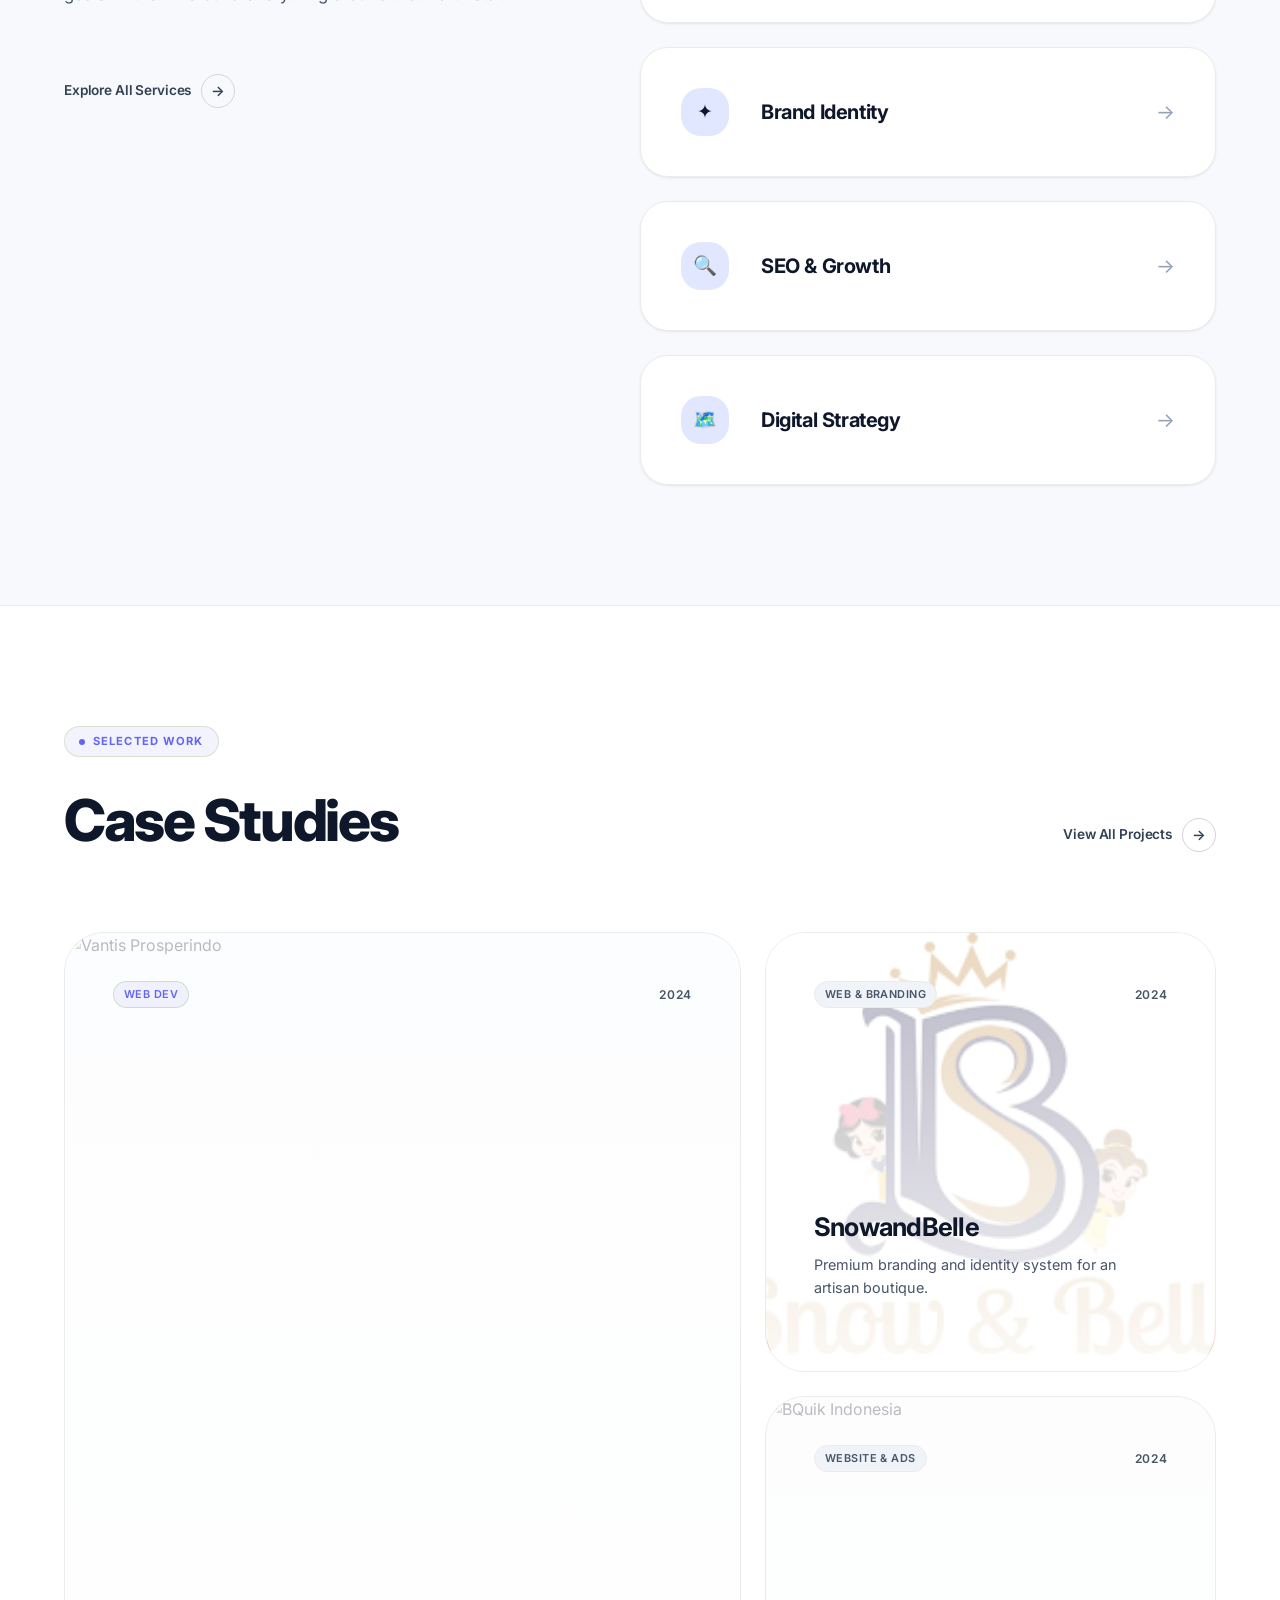
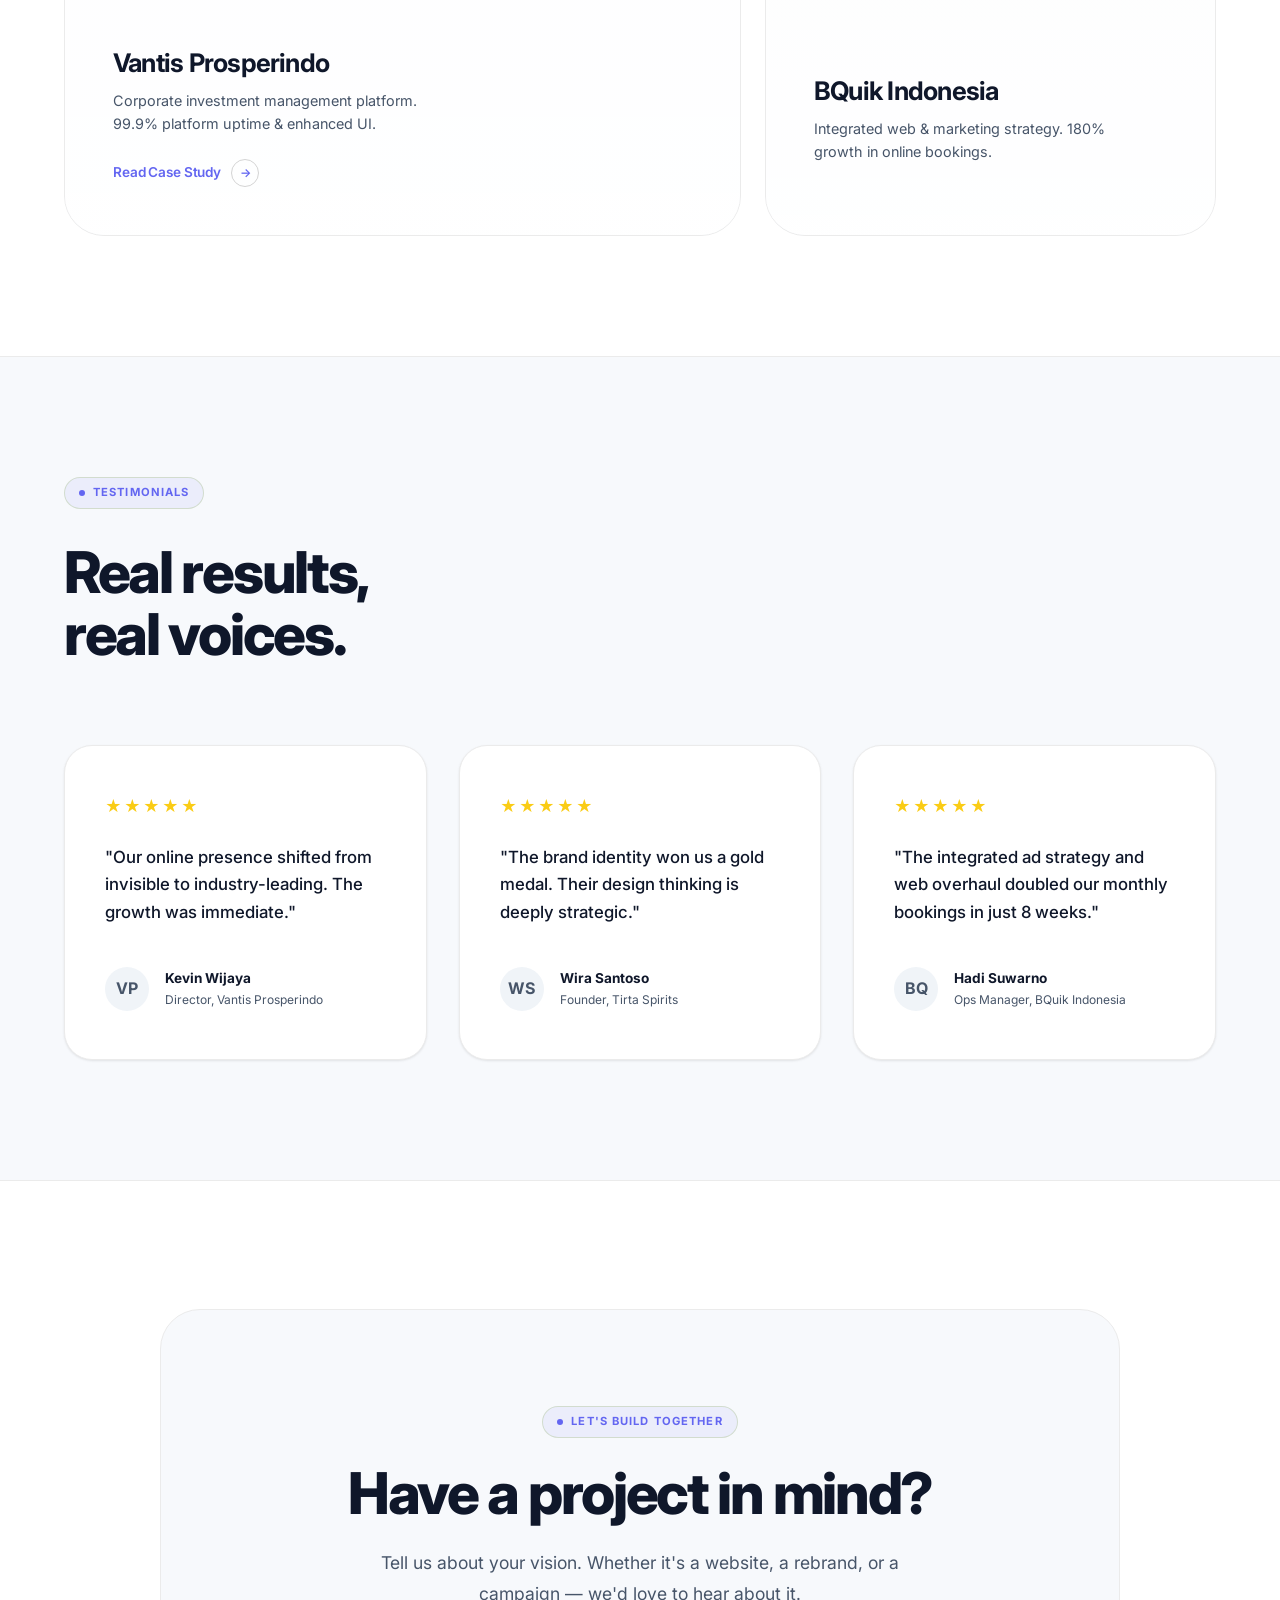
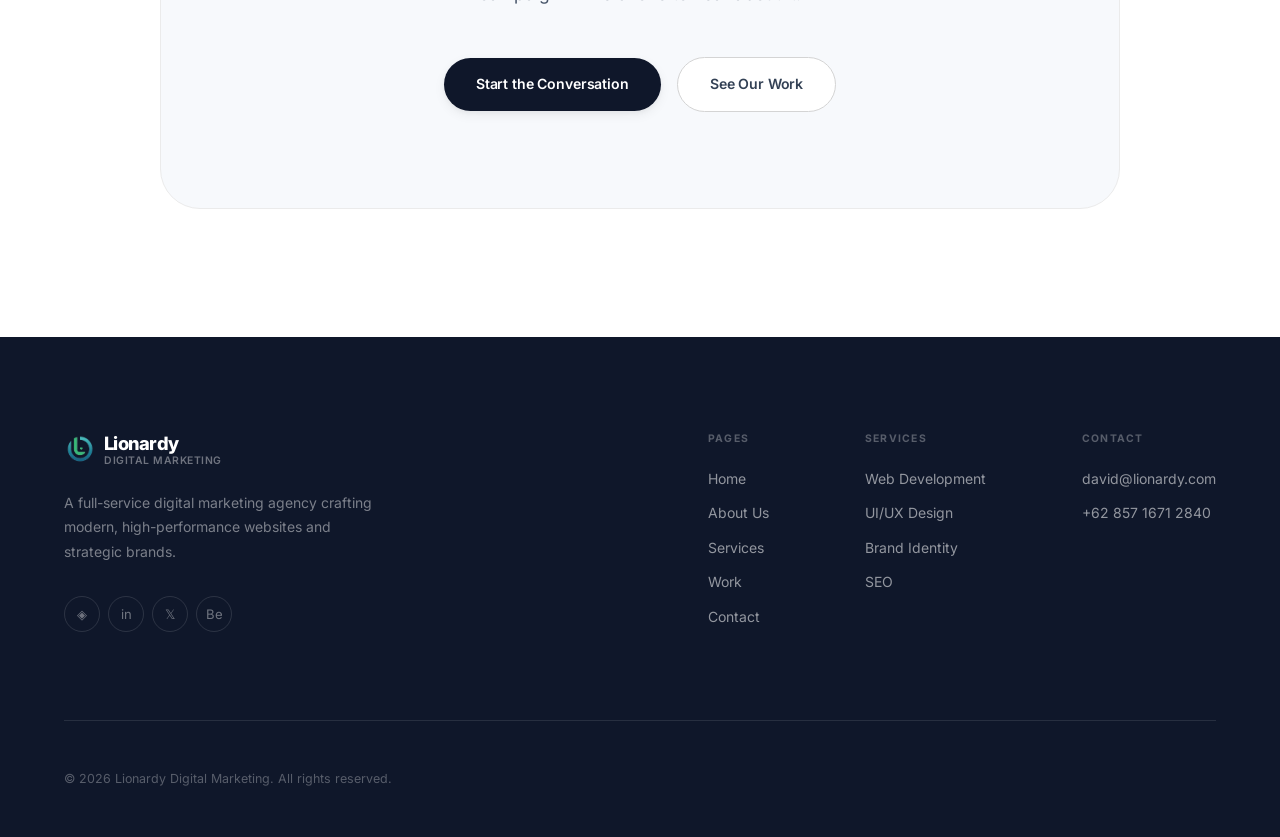
==== commit 4e16be3d: "refactor: change SnowandBelle category from branding to web & branding" ====
--- a/index.html
+++ b/index.html
@@ -448,7 +448,7 @@
             <img src="img/snowandbelle.png" alt="SnowandBelle" class="w-card-img">
             <div class="w-card-overlay"></div>
             <div class="w-card-top">
-              <span class="tag">Branding</span>
+              <span class="tag">Web & Branding</span>
               <span class="w-card-year">2024</span>
             </div>
             <div class="w-card-bottom">
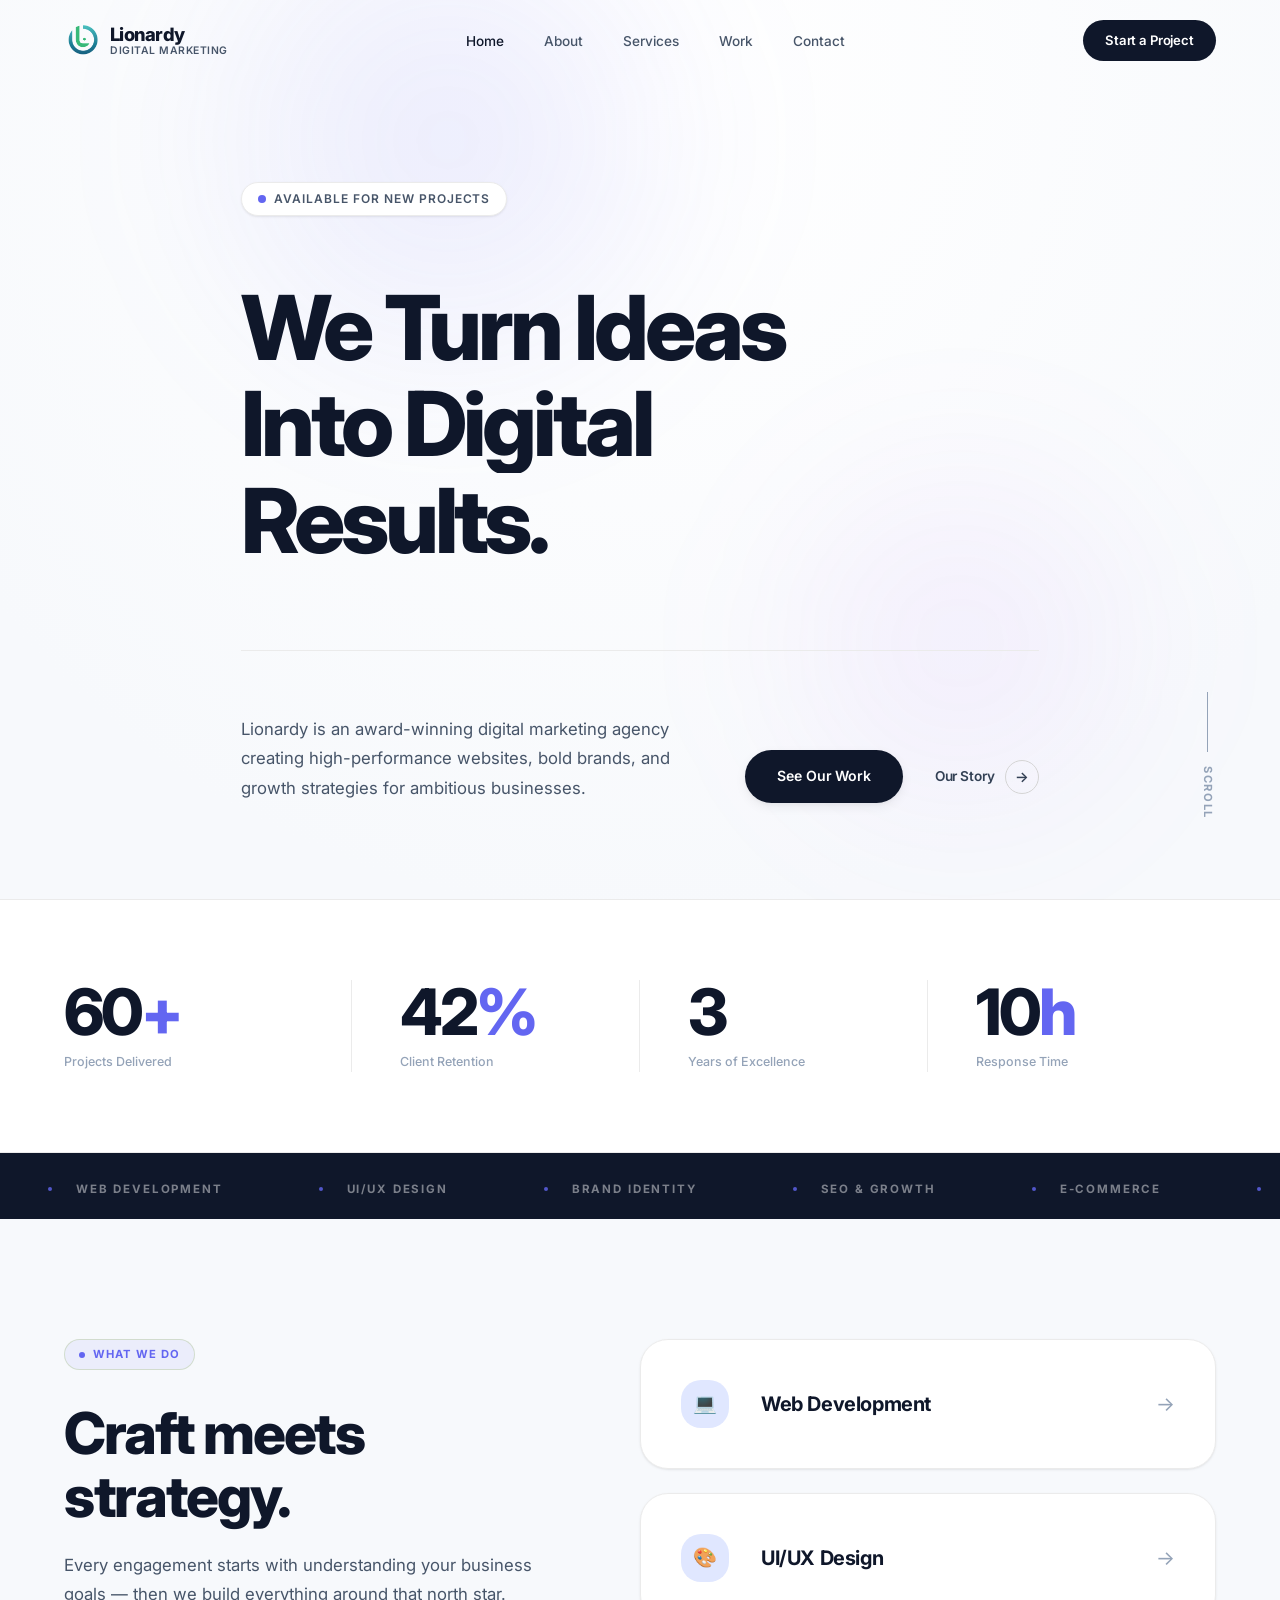
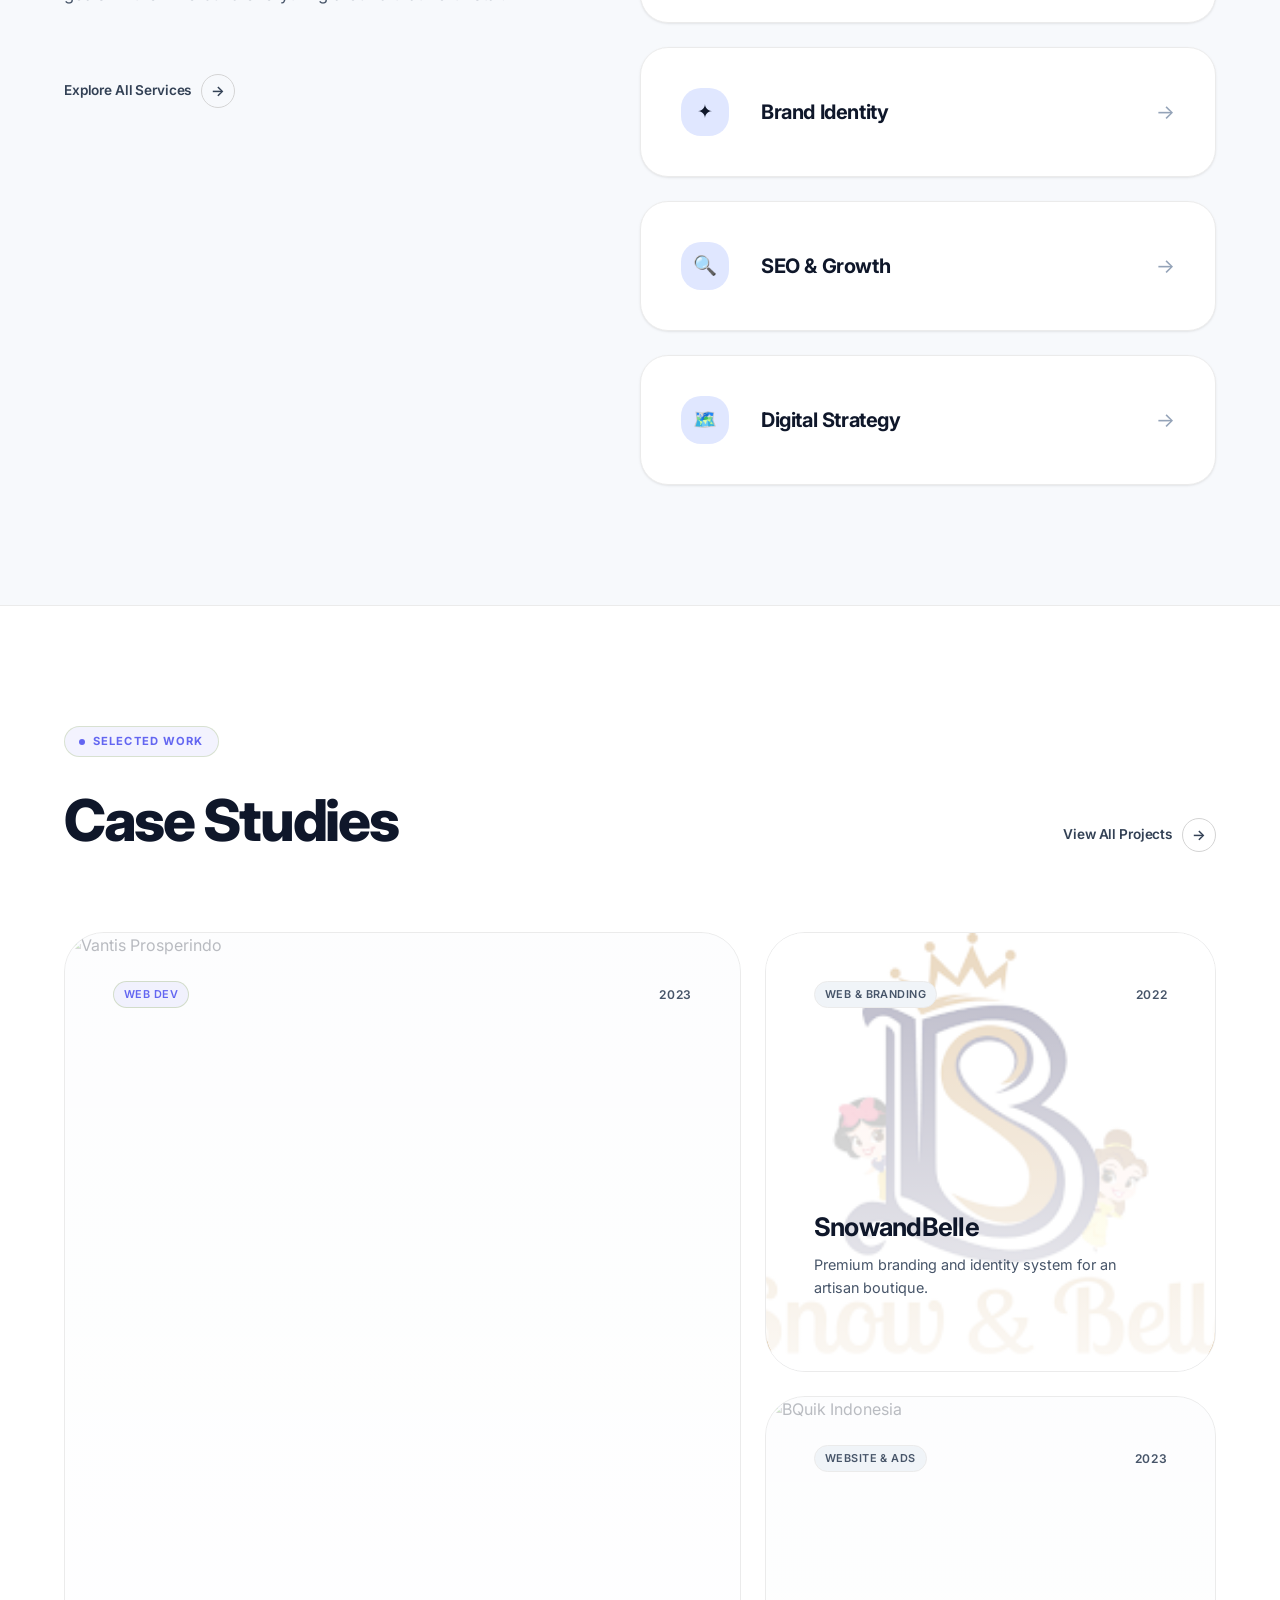
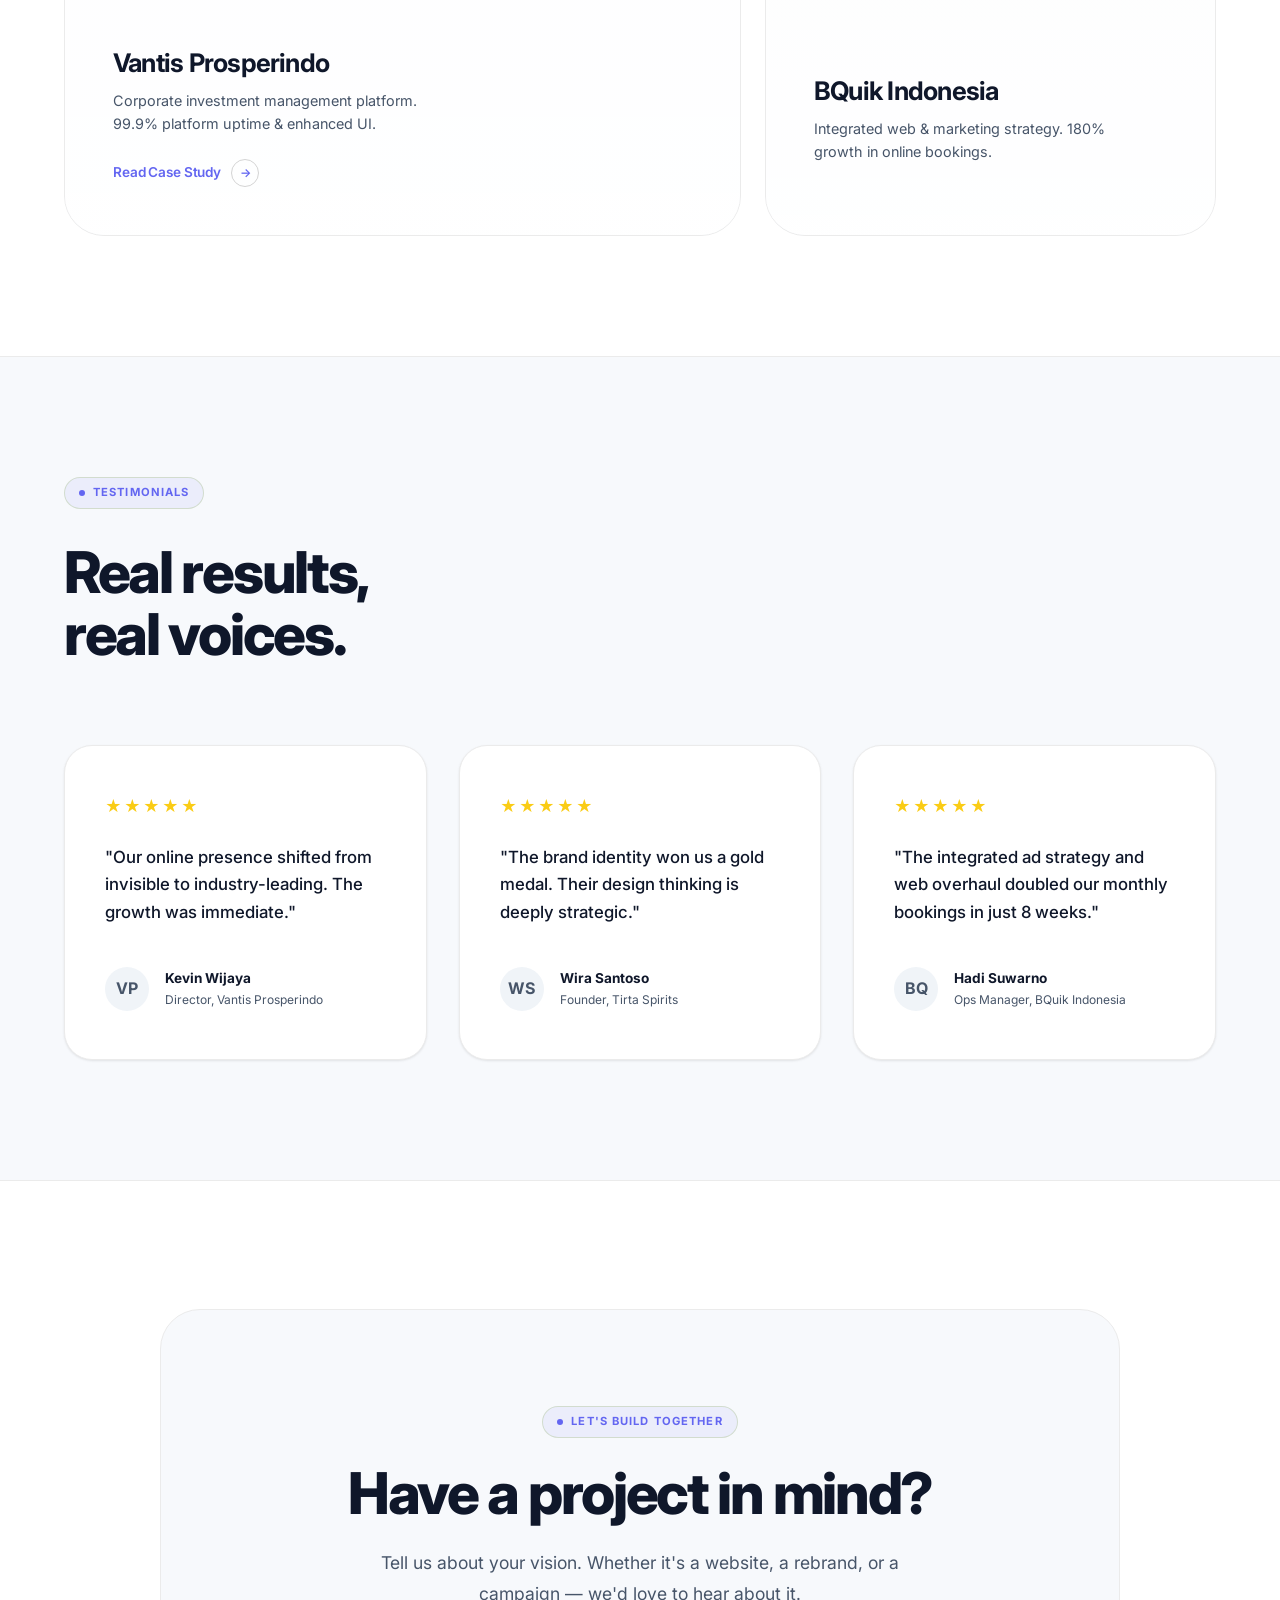
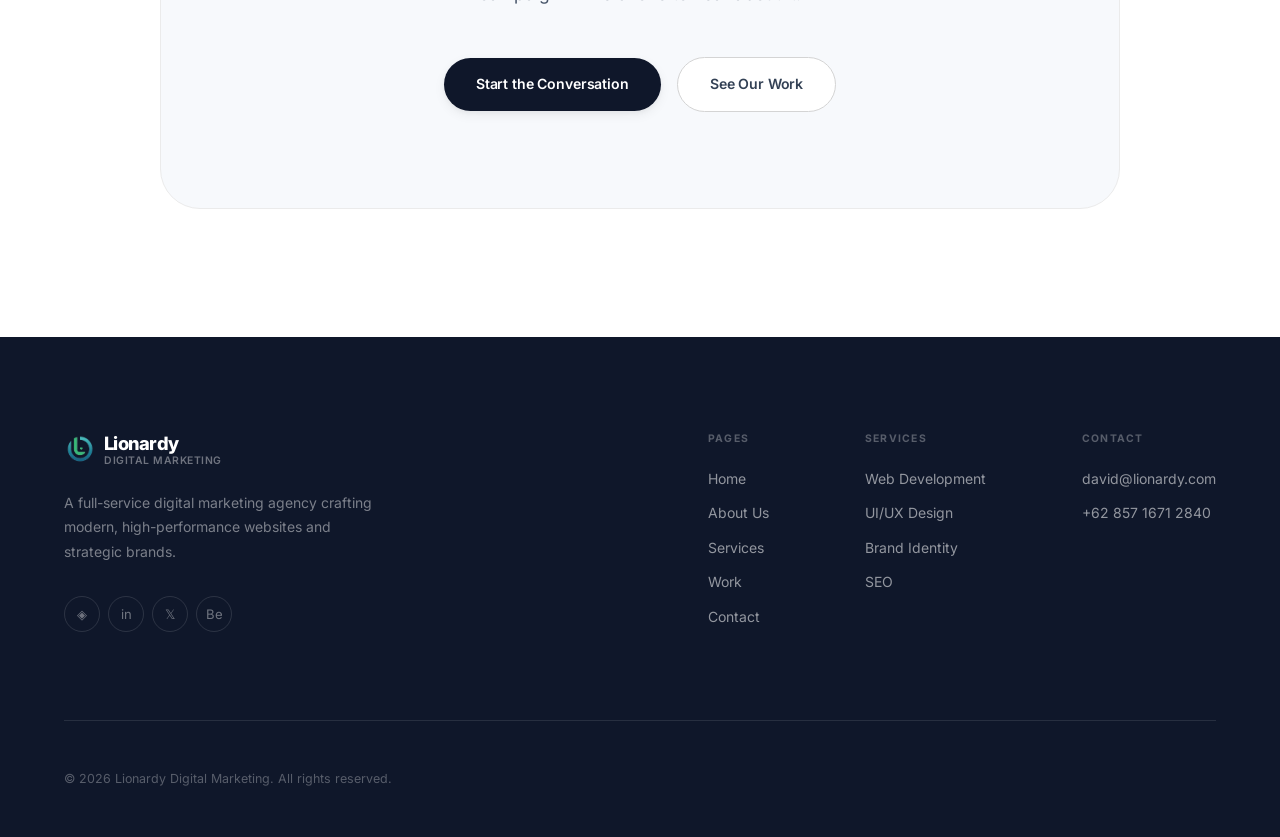
==== commit dbf7ee9c: "chore: update portfolio project years (SnowandBelle: 2022, Vantis/BQuik: 2023)" ====
--- a/index.html
+++ b/index.html
@@ -436,7 +436,7 @@
             <div class="w-card-overlay"></div>
             <div class="w-card-top">
               <span class="tag tag-accent">Web Dev</span>
-              <span class="w-card-year">2024</span>
+              <span class="w-card-year">2023</span>
             </div>
             <div class="w-card-bottom">
               <h3>Vantis Prosperindo</h3>
@@ -449,7 +449,7 @@
             <div class="w-card-overlay"></div>
             <div class="w-card-top">
               <span class="tag">Web & Branding</span>
-              <span class="w-card-year">2024</span>
+              <span class="w-card-year">2022</span>
             </div>
             <div class="w-card-bottom">
               <h3>SnowandBelle</h3>
@@ -461,7 +461,7 @@
             <div class="w-card-overlay"></div>
             <div class="w-card-top">
               <span class="tag">Website & Ads</span>
-              <span class="w-card-year">2024</span>
+              <span class="w-card-year">2023</span>
             </div>
             <div class="w-card-bottom">
               <h3>BQuik Indonesia</h3>
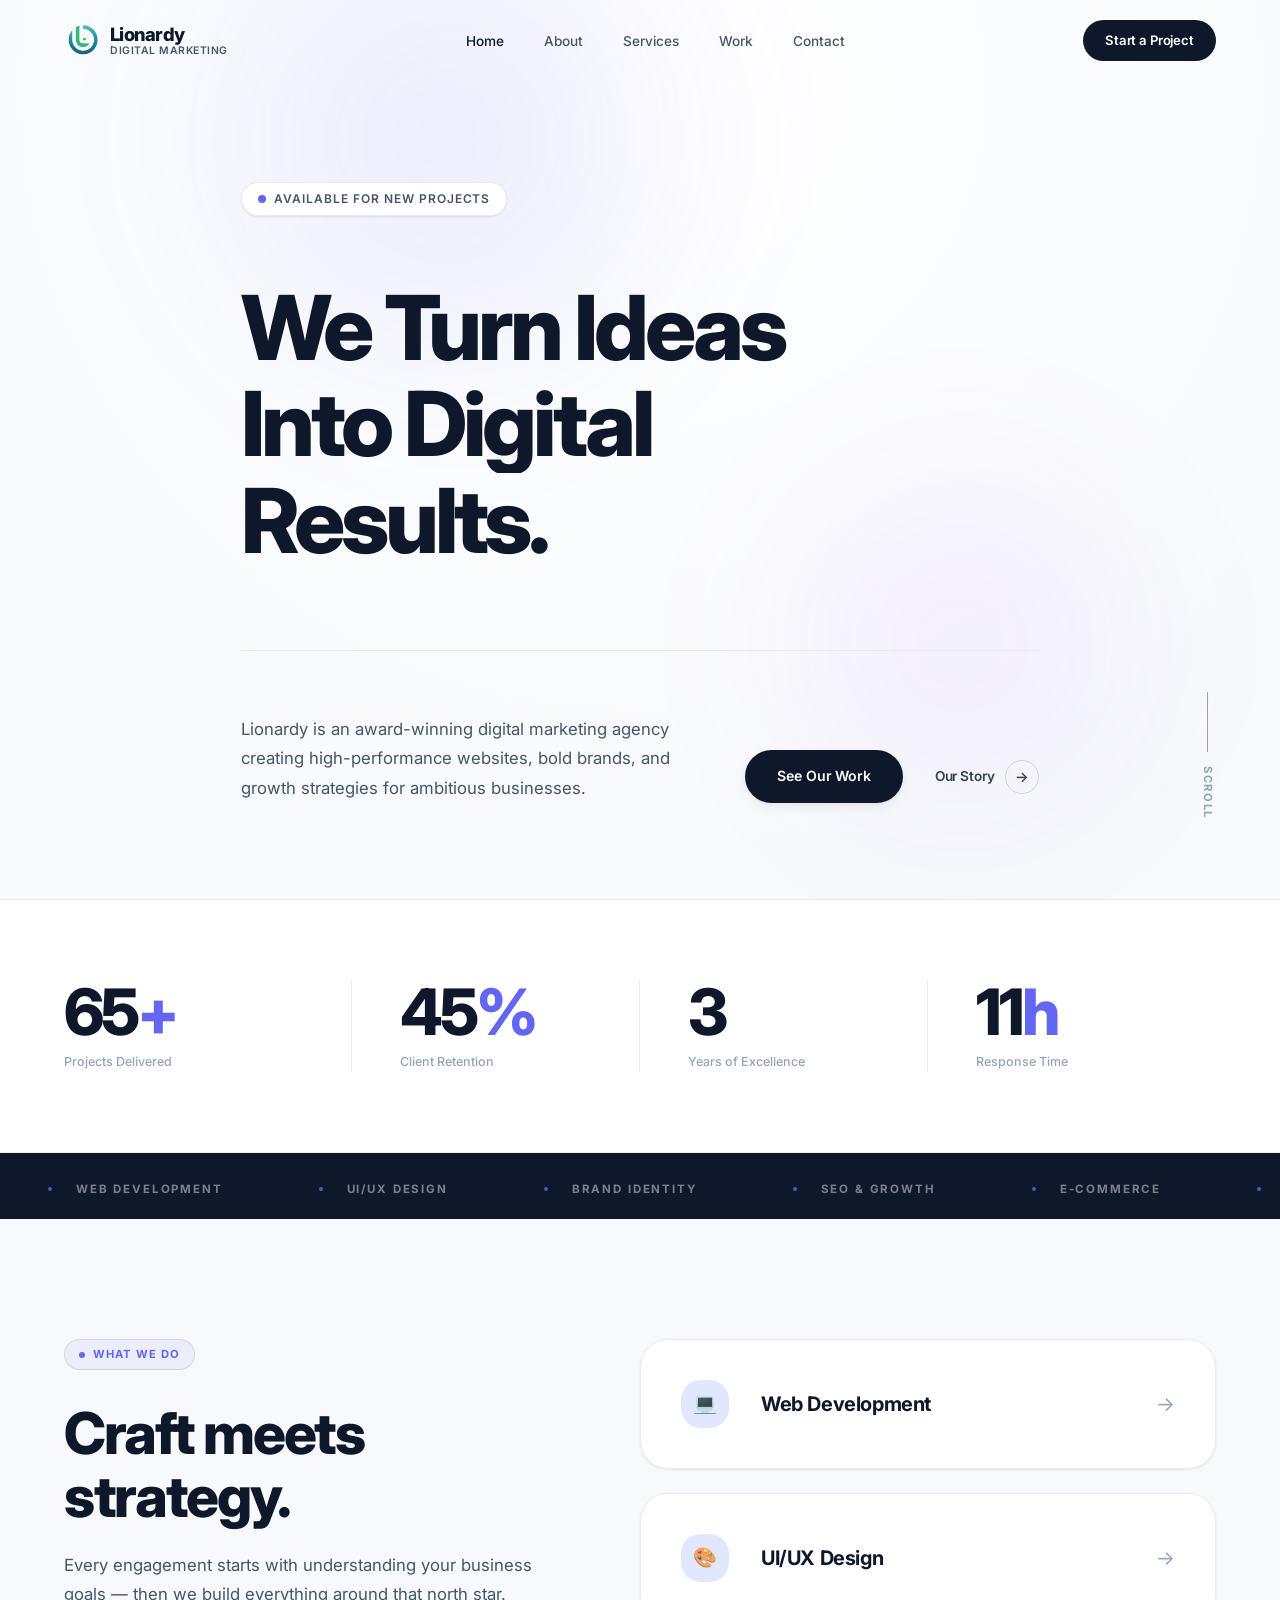
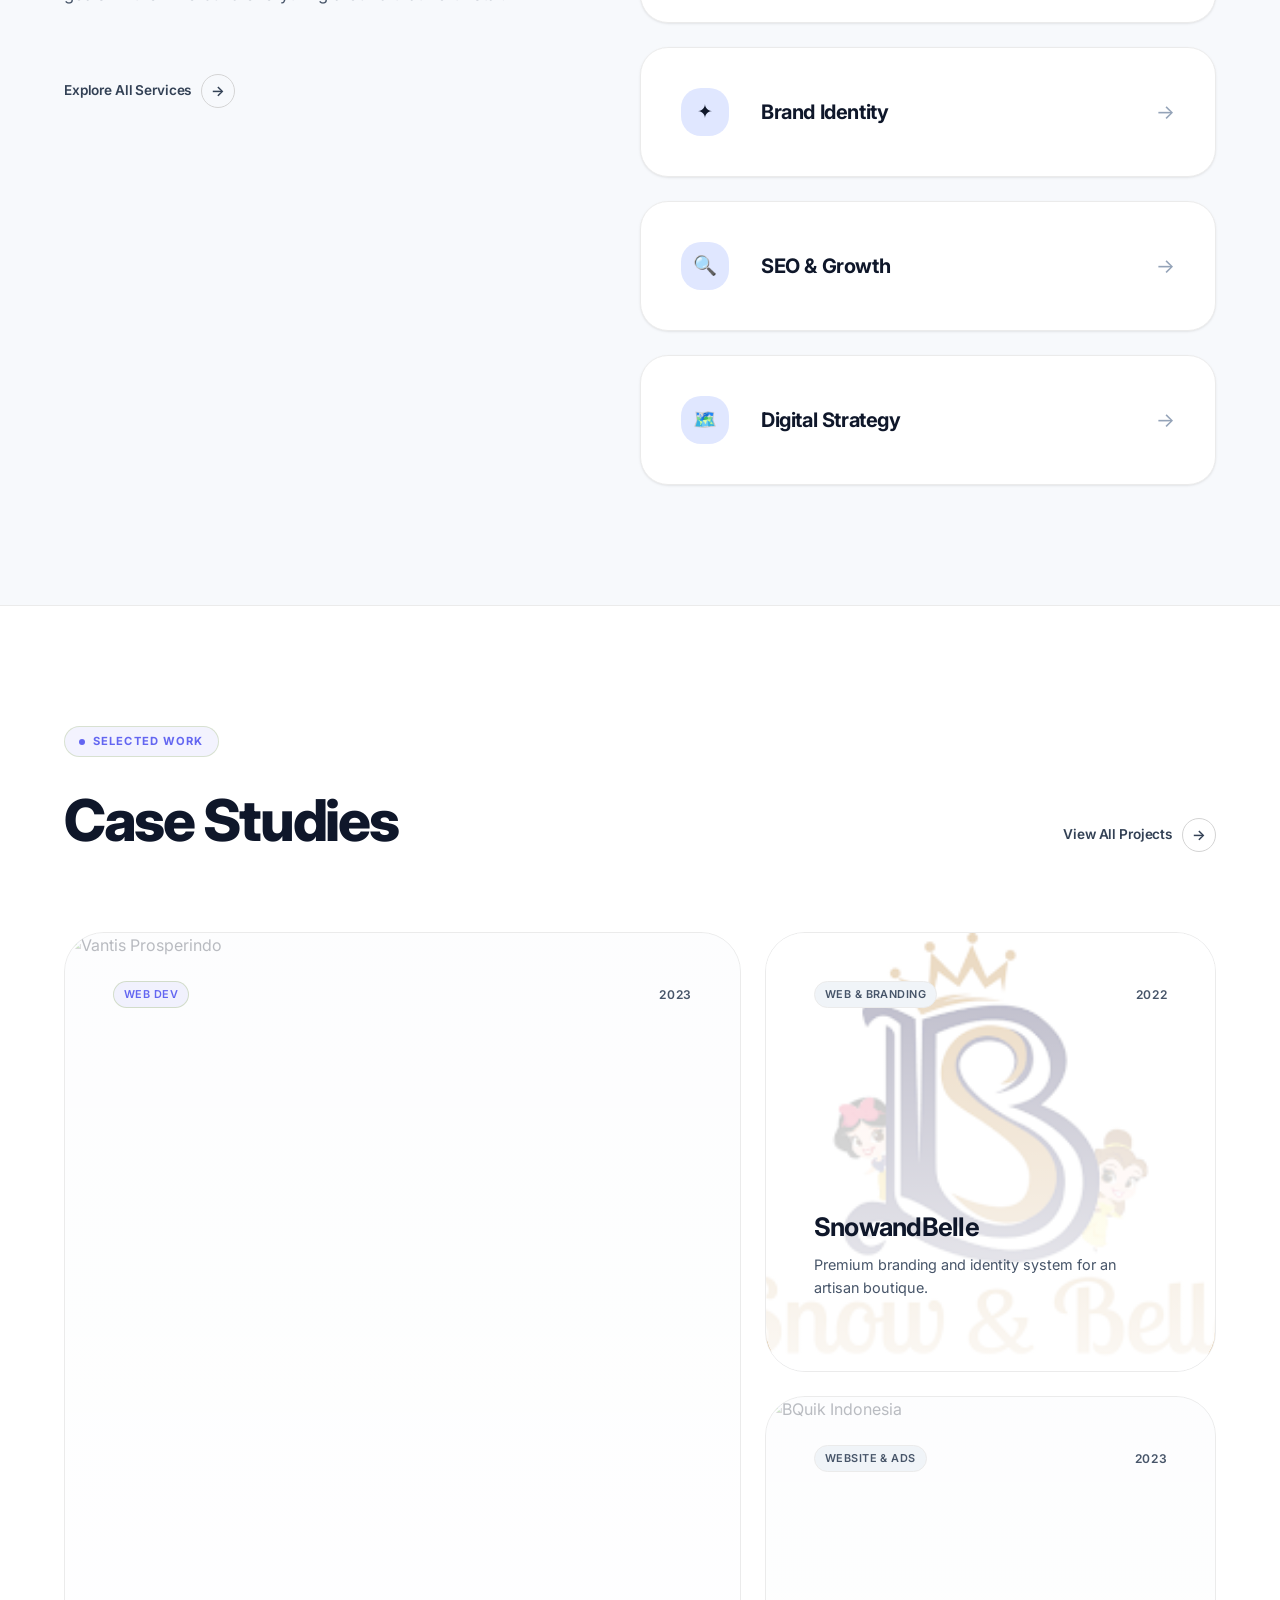
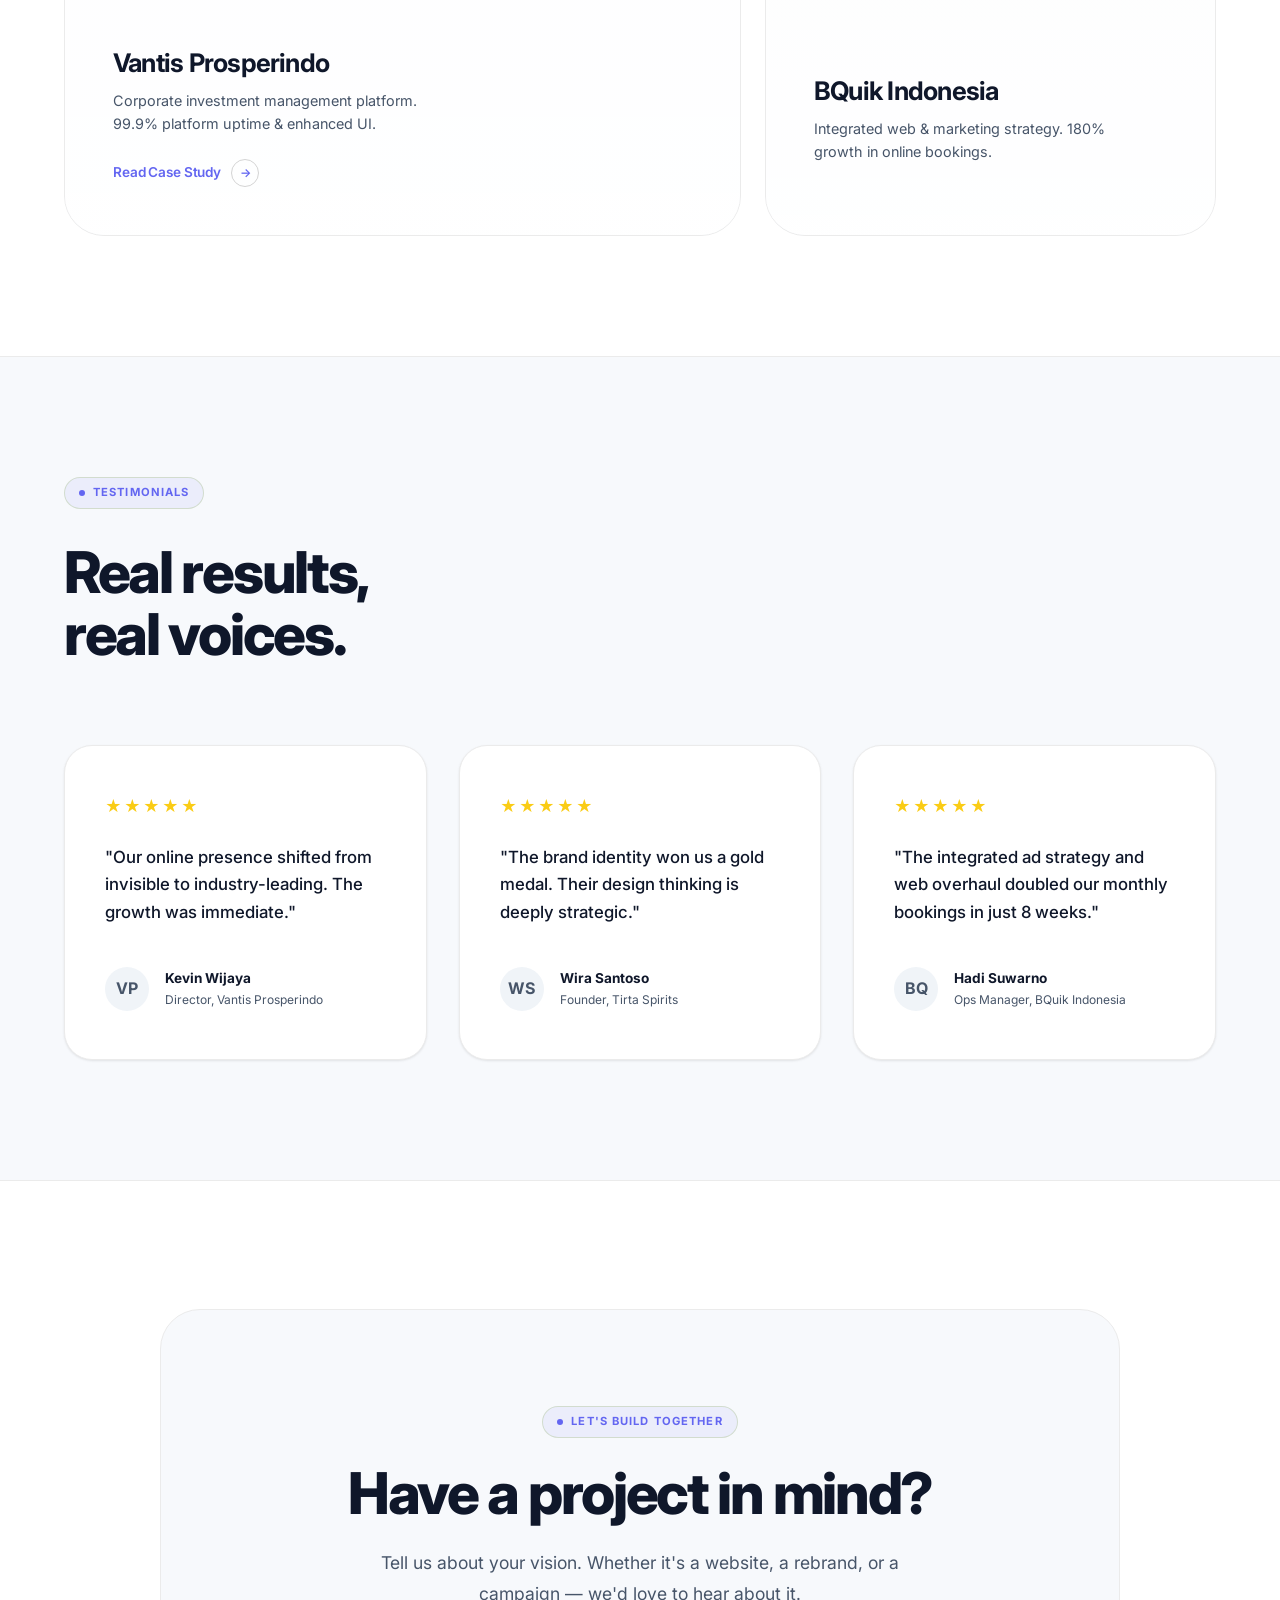
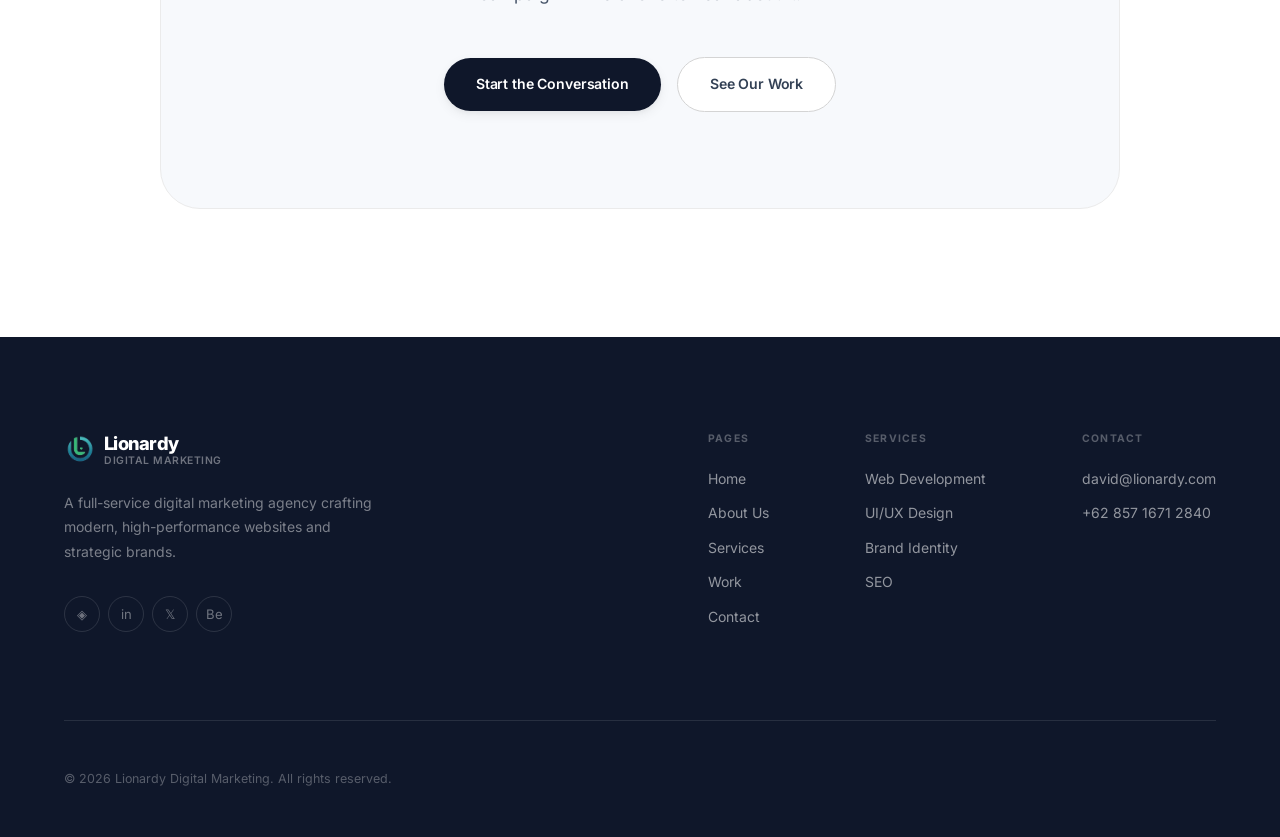
==== commit a933149f: "fix: synchronize mobile header HTML across all pages to match services.html" ====
--- a/index.html
+++ b/index.html
@@ -292,9 +292,7 @@
     </div>
   </nav>
   <div class="nav-mobile">
-    <a href="index.html">Home</a><a href="about.html">About</a>
-    <a href="services.html">Services</a><a href="portfolio.html">Work</a>
-    <a href="contact.html">Contact</a>
+    <a href="index.html">Home</a><a href="about.html">About</a><a href="services.html">Services</a><a href="portfolio.html">Work</a><a href="contact.html">Contact</a>
   </div>
 
   <main>
--- a/css/style.css
+++ b/css/style.css
@@ -148,8 +148,9 @@
   margin: 0 auto;
   padding: 0 var(--sp-8);
 }
-@media (max-width: 1024px) { .container { padding: 0 var(--sp-5); } }
-@media (max-width: 640px)  { .container { padding: 0 var(--sp-3); } }
+@media (max-width: 1024px) { .container { padding: 0 var(--sp-6); } }
+@media (max-width: 640px)  { .container { padding: 0 var(--sp-4); } }
+@media (max-width: 480px)  { .container { padding: 0 var(--sp-3); } }
 
 /* ── Section ────────────────────────────── */
 section { padding: var(--section-py) 0; position: relative; }
@@ -231,9 +232,9 @@
   margin-top: 2px;
 }
 @media (max-width: 480px) {
-  .logo-text small {
-    display: block;
-  }
+  .logo-text small { display: block; font-size: 0.6rem; }
+  .nav-logo { font-size: 1.1rem; }
+  .logo-img { height: 38px !important; }
 }
 .nav-logo .logo-img {
   height: 38px;
@@ -265,6 +266,7 @@
   font-size: 0.82rem;
   font-weight: 600;
   letter-spacing: -0.01em;
+  white-space: nowrap;
   transition: background var(--t-fast), transform var(--t-med), box-shadow var(--t-med);
 }
 .btn-nav:hover {
@@ -314,8 +316,30 @@
 .nav-mobile a:hover { color: var(--accent); }
 
 @media (max-width: 900px) {
-  .nav-links, .btn-nav { display: none; }
+  .nav-links { display: none; }
   .nav-toggle { display: flex; }
+  .btn-nav { 
+    display: inline-flex; 
+    padding: 8px 16px; 
+    font-size: 0.75rem;
+    margin-right: 0;
+  }
+}
+@media (max-width: 480px) {
+  .btn-nav { 
+    padding: 6px 12px; 
+    font-size: 0.7rem;
+  }
+  .nav-inner { gap: 8px; }
+  .nav-toggle { margin-right: 15px; }
+}
+@media (max-width: 360px) {
+  .nav-logo { font-size: 1rem; }
+  .logo-img { height: 34px !important; }
+  .logo-text small { font-size: 0.55rem; }
+  .btn-nav { padding: 5px 8px; font-size: 0.65rem; }
+  .nav-inner { gap: 5px; }
+  .nav-toggle { margin-right: 11px; }
 }
 
 /* =========================================
